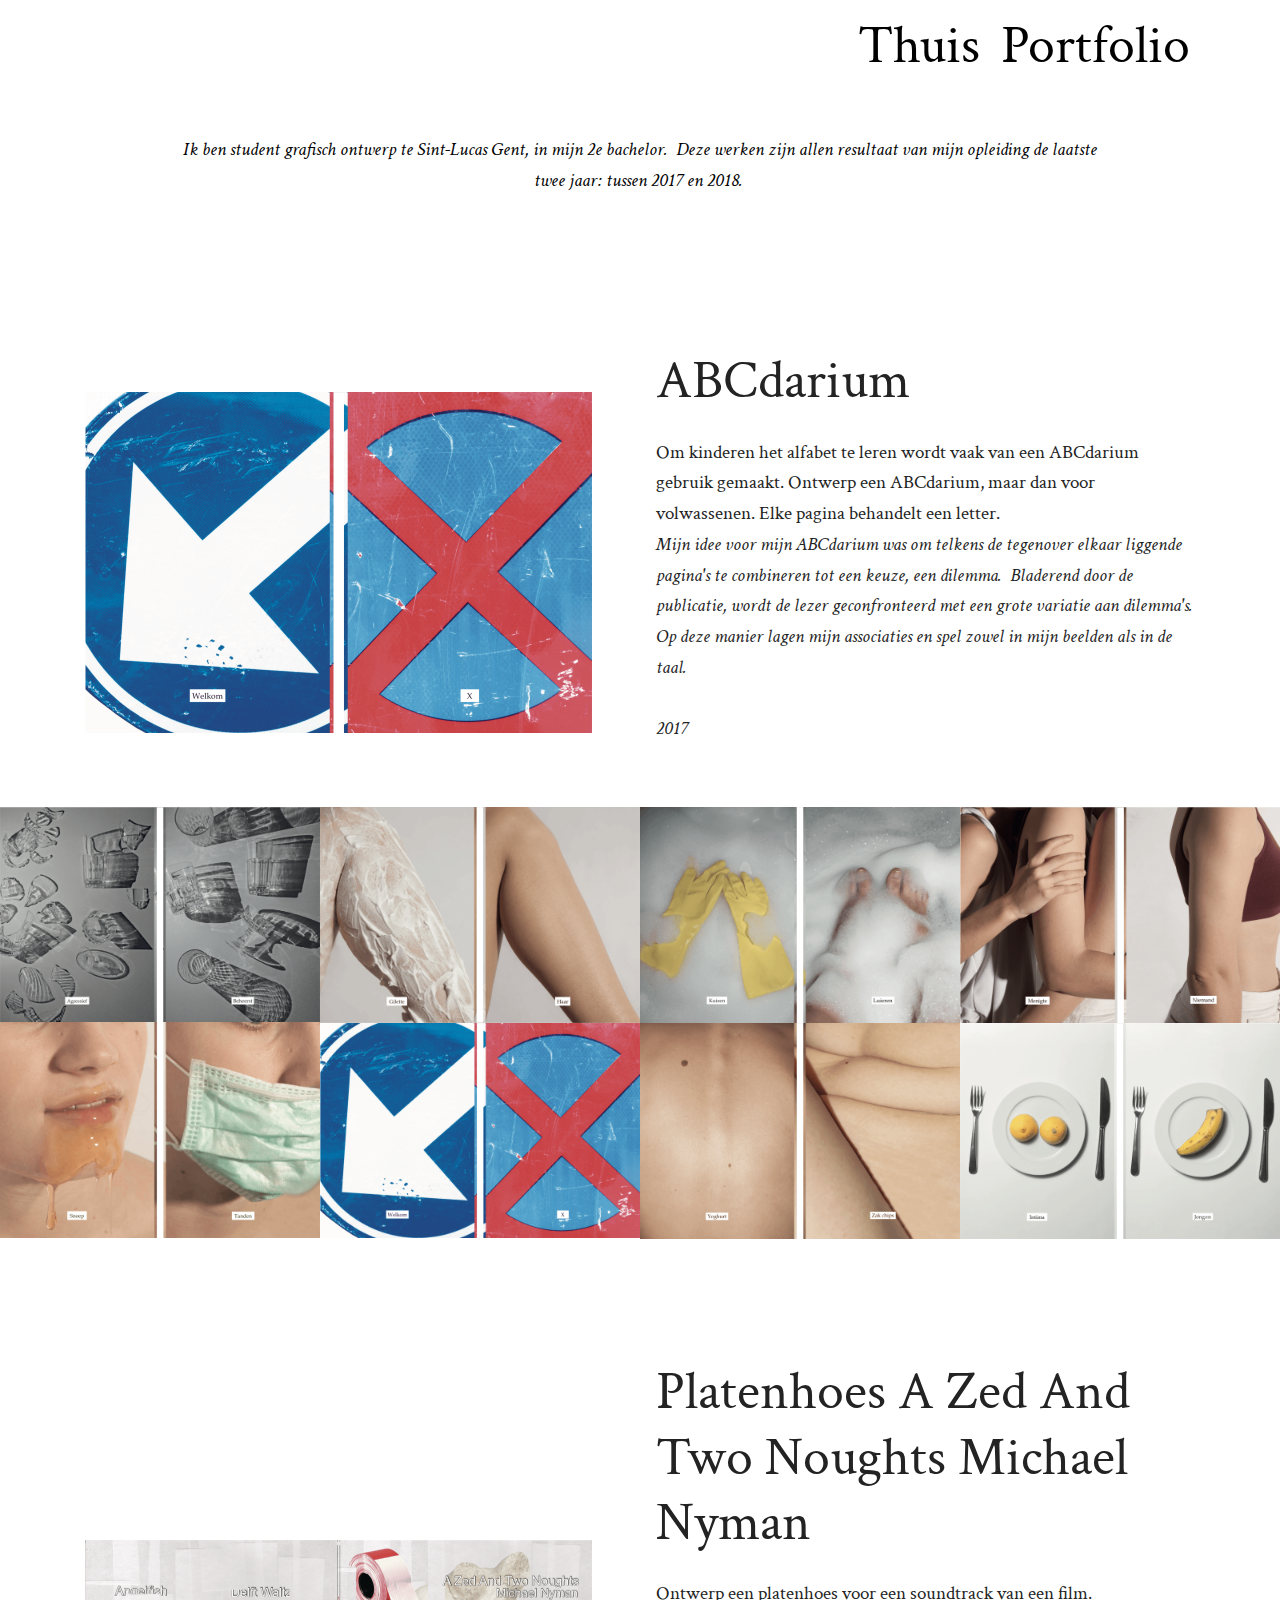
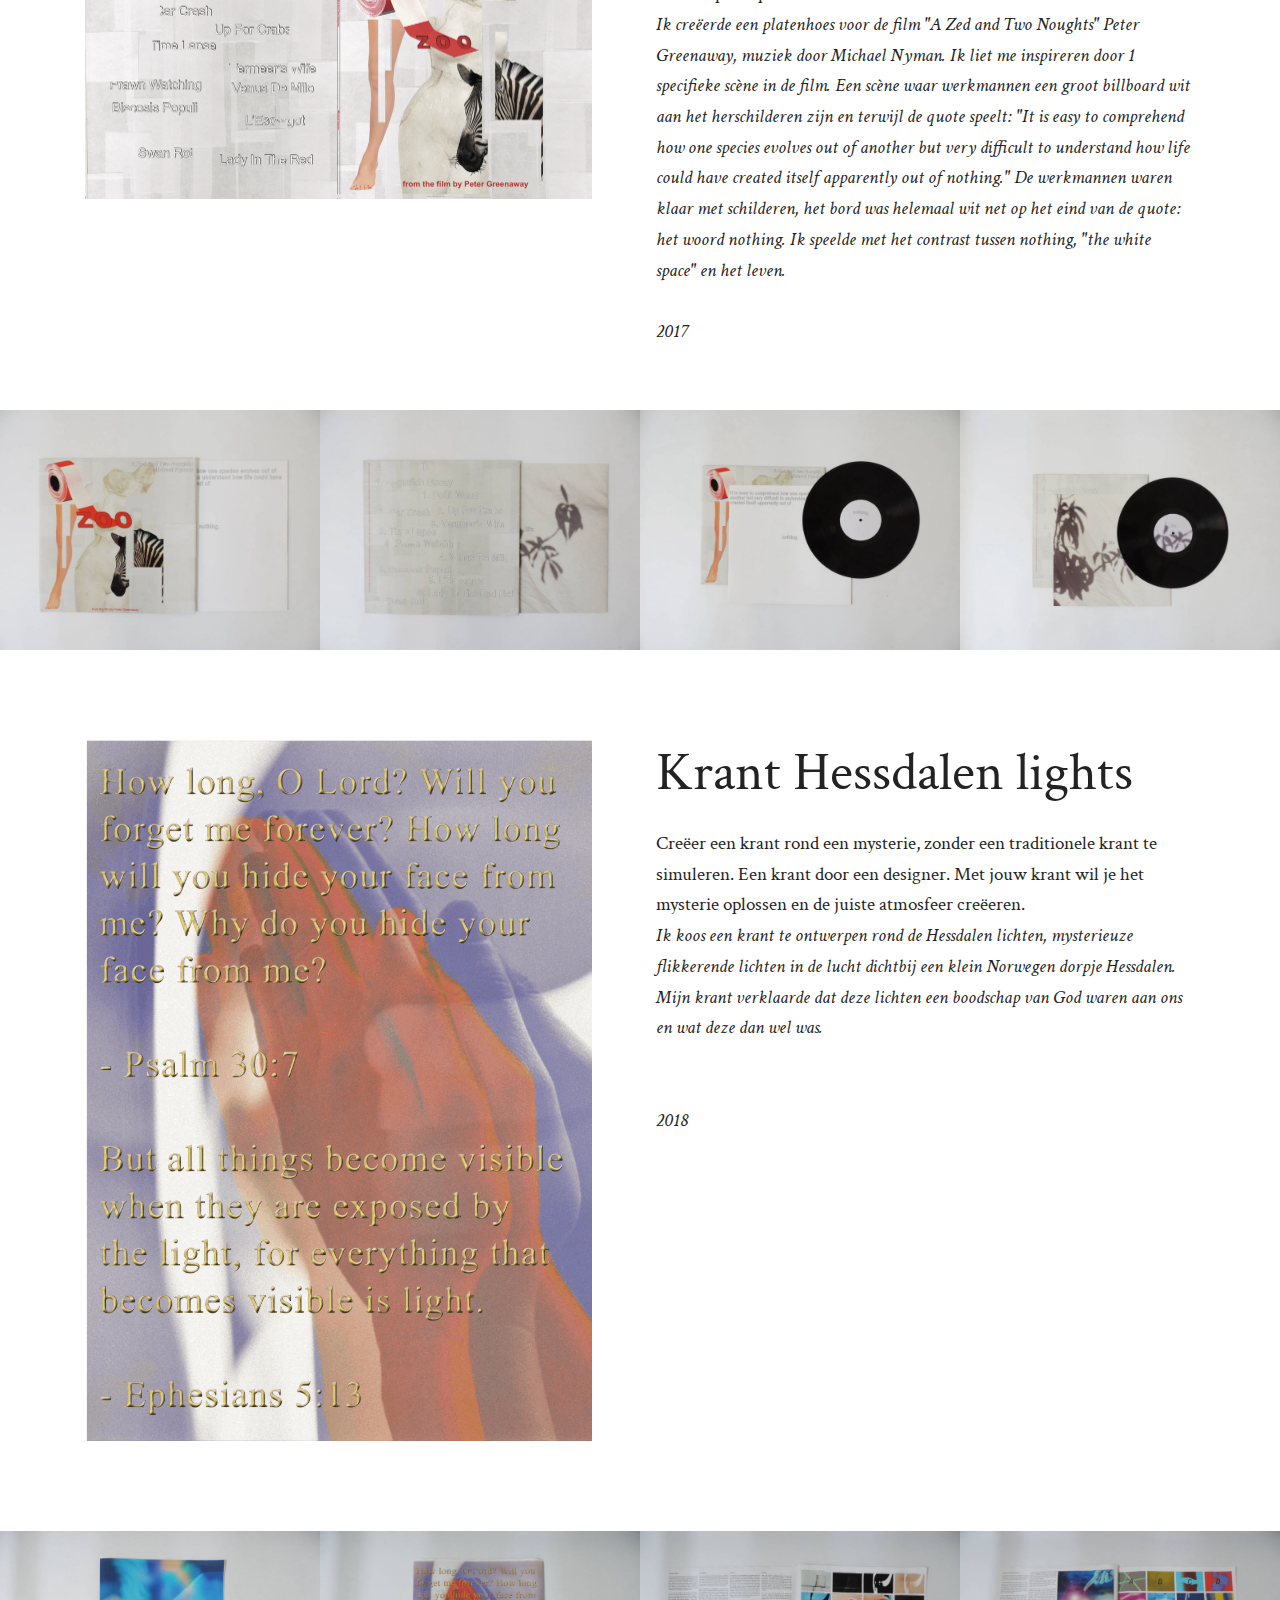
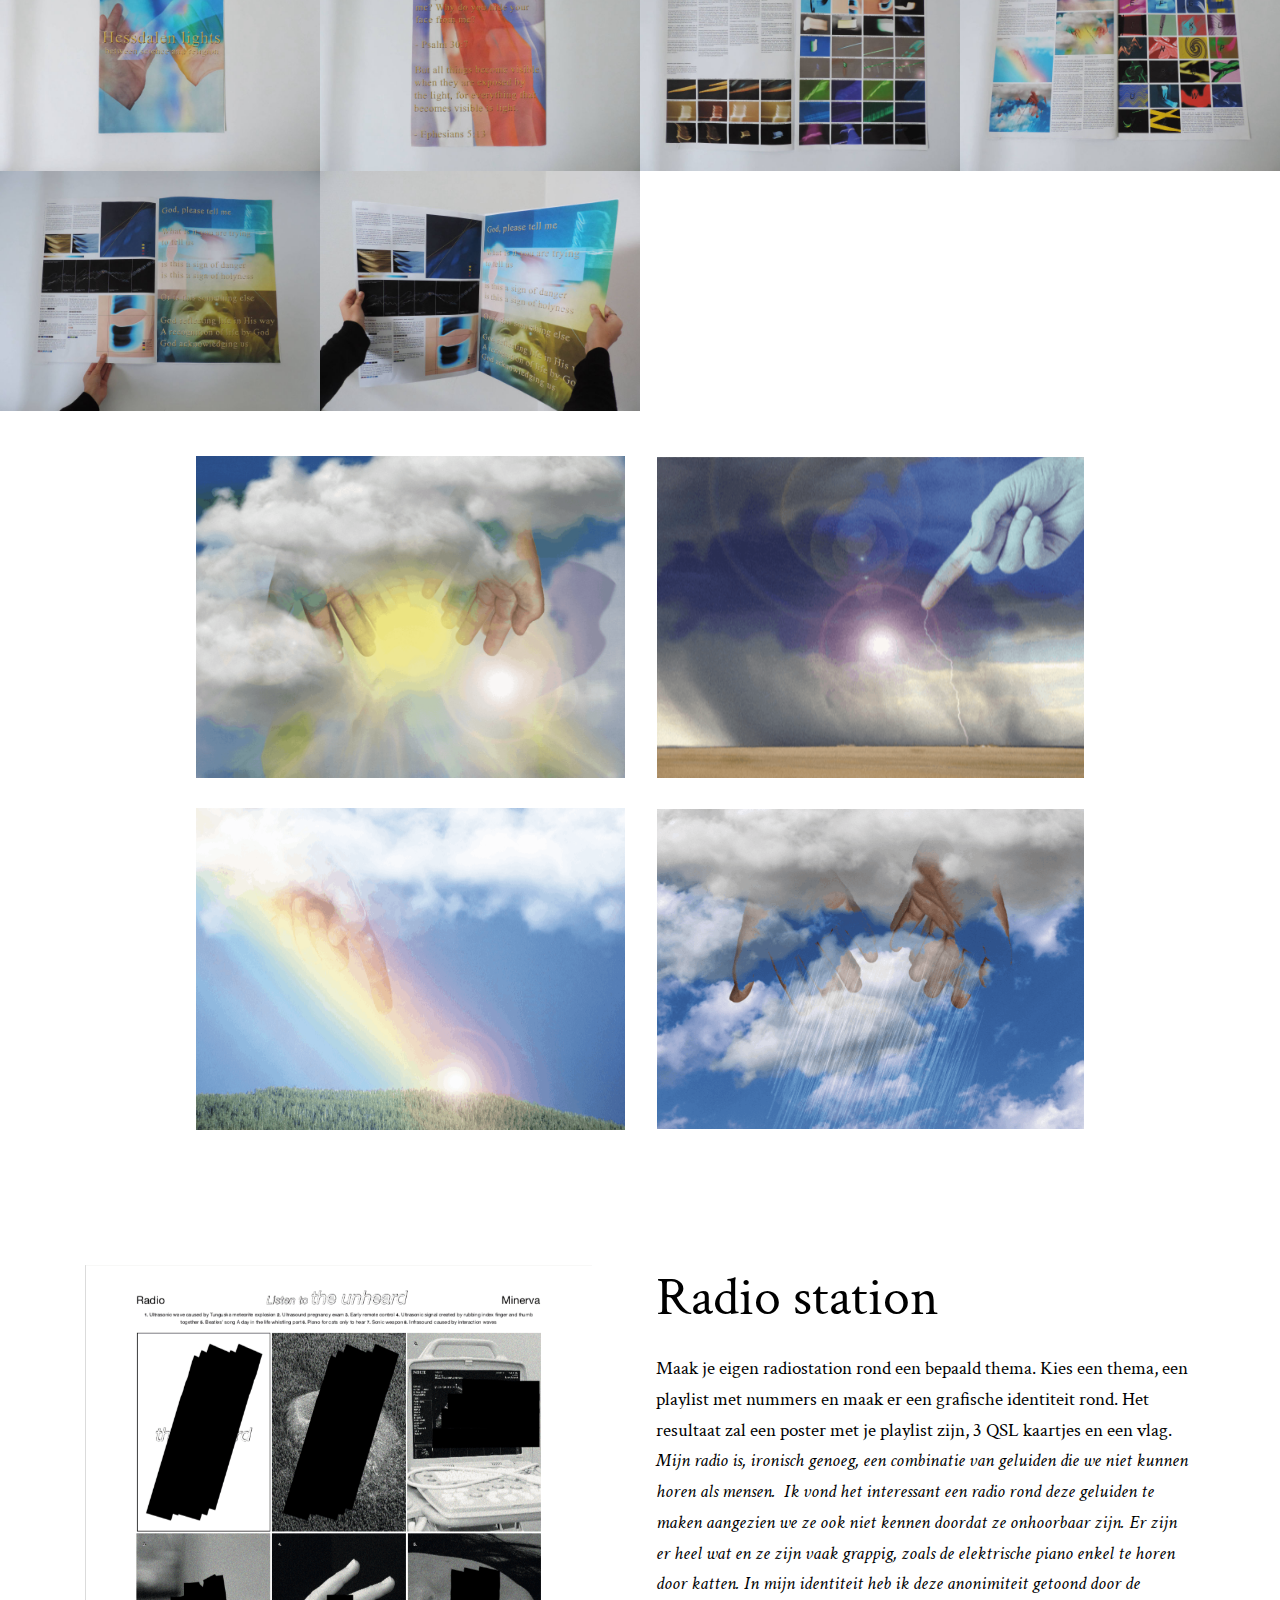
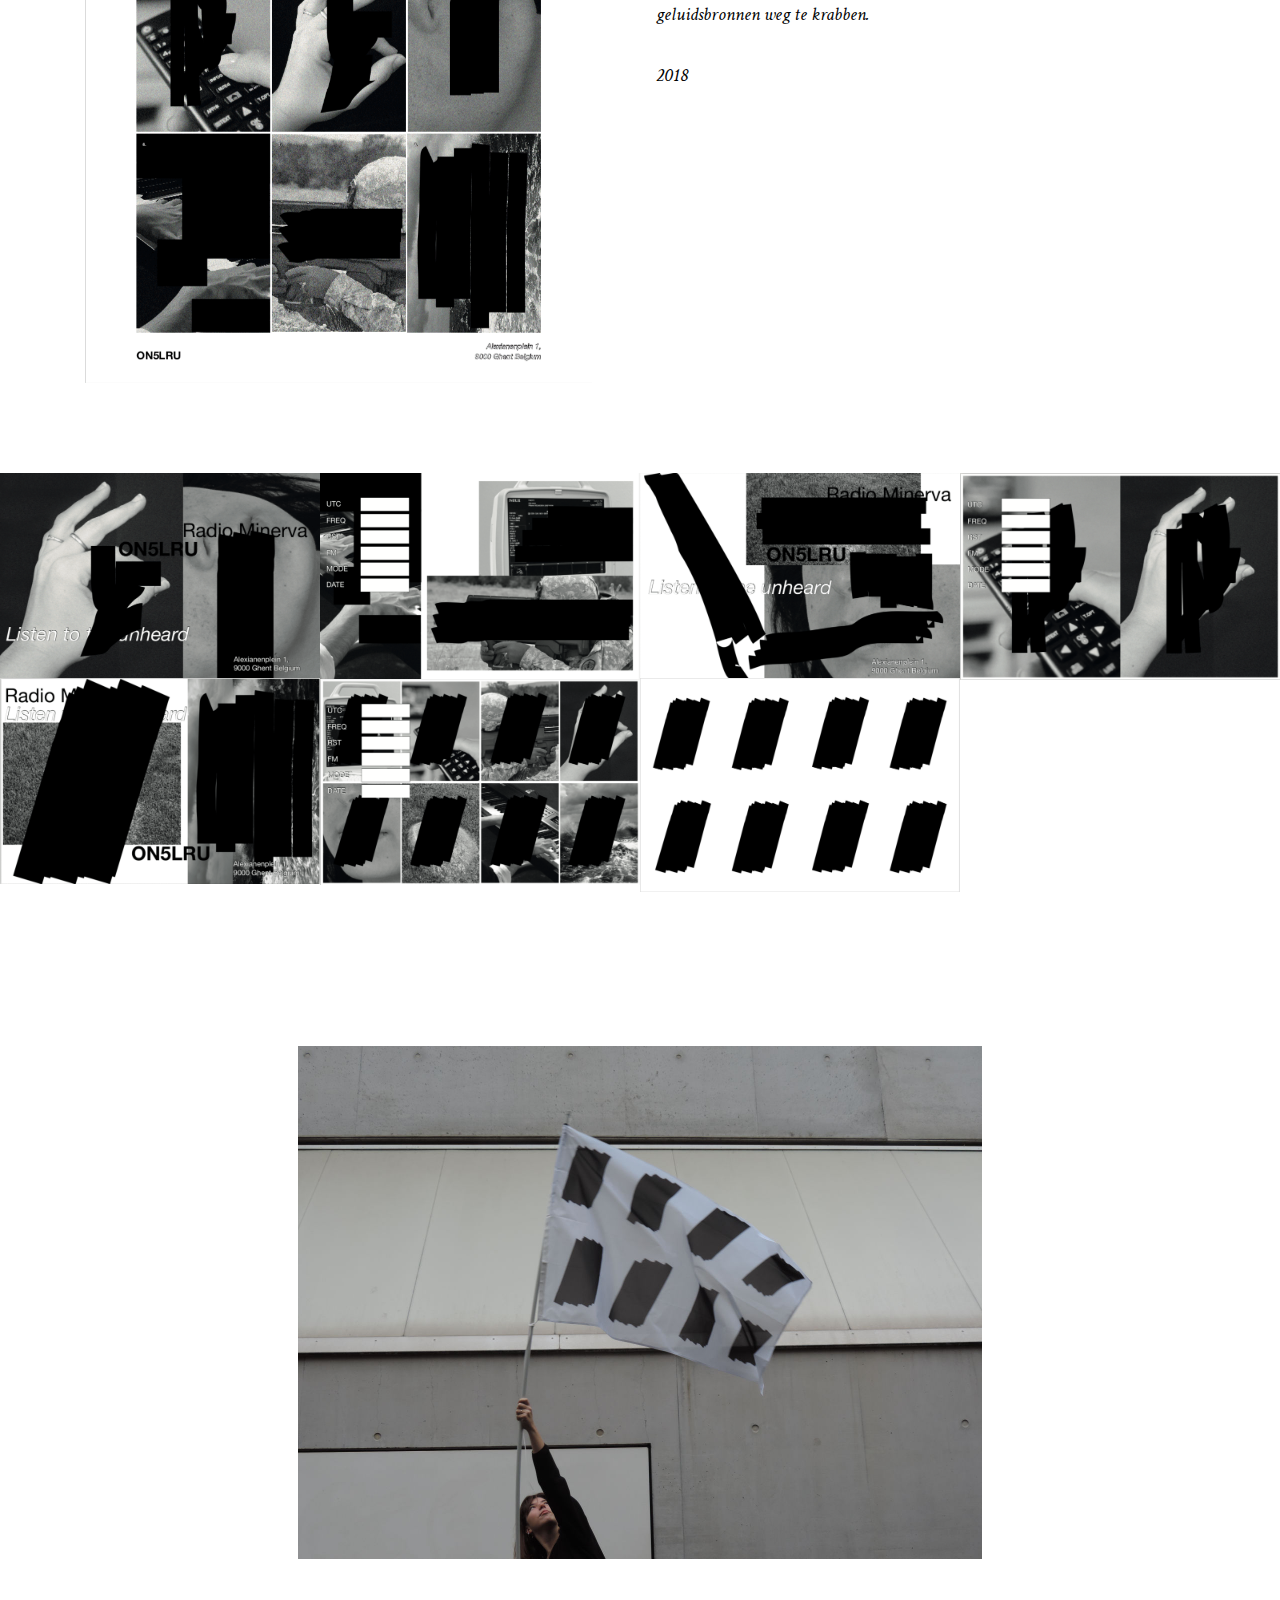
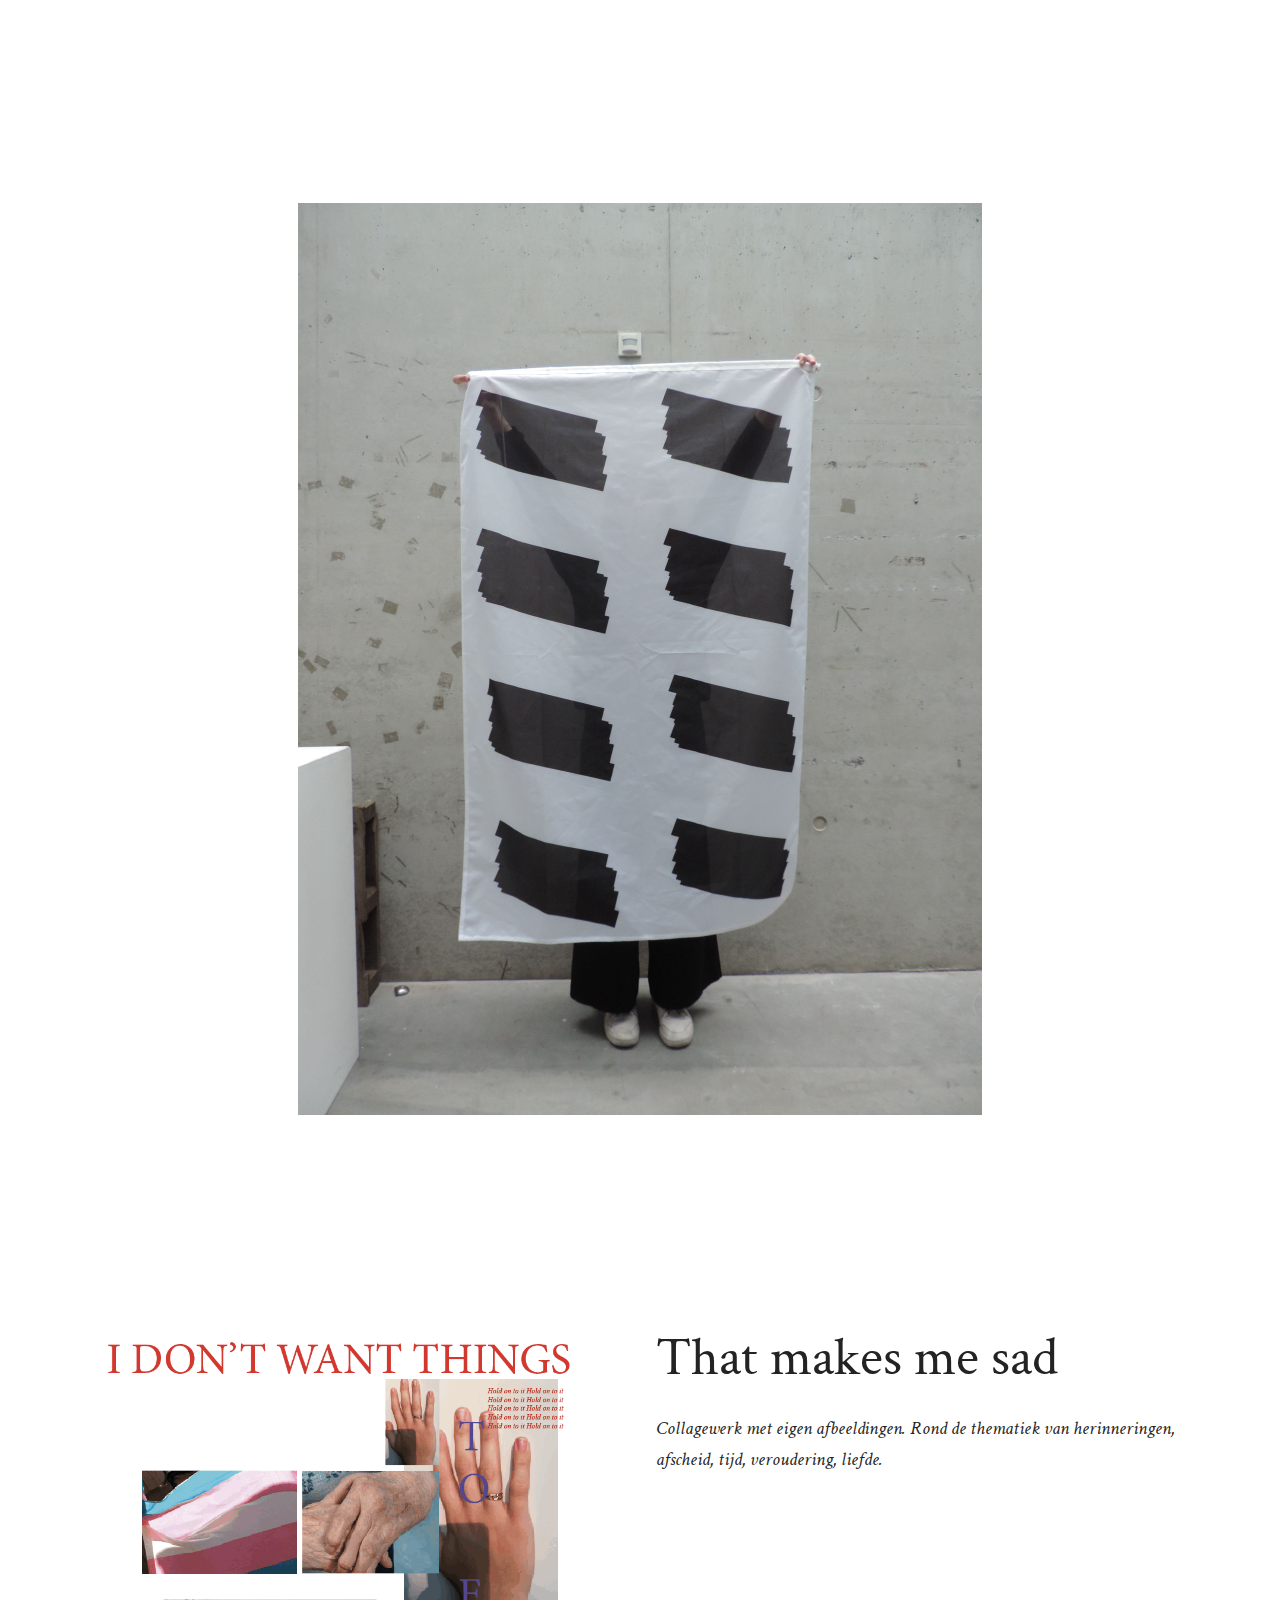
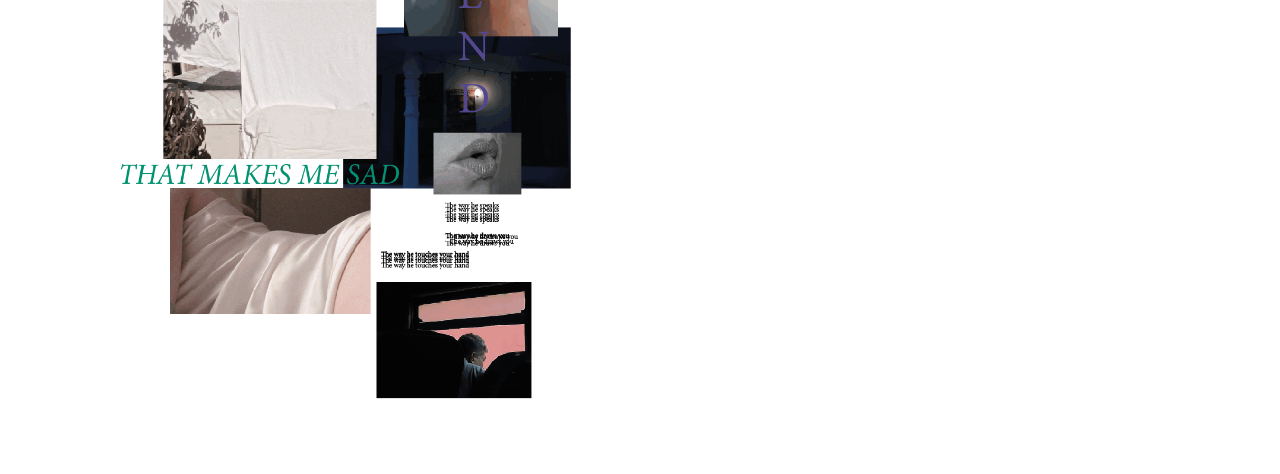
==== grafischontwerp.html @ f5fd5bcf "create github pages" ====
<!DOCTYPE html>
<html >
<head>
  <!-- Site made with Mobirise Website Builder v4.8.6, https://mobirise.com -->
  <meta charset="UTF-8">
  <meta http-equiv="X-UA-Compatible" content="IE=edge">
  <meta name="generator" content="Mobirise v4.8.6, mobirise.com">
  <meta name="viewport" content="width=device-width, initial-scale=1, minimum-scale=1">
  <link rel="shortcut icon" href="assets/images/logo2.png" type="image/x-icon">
  <meta name="description" content="Web Page Creator Description">
  <title>Grafisch ontwerp</title>
  <link rel="stylesheet" href="assets/web/assets/mobirise-icons/mobirise-icons.css">
  <link rel="stylesheet" href="assets/tether/tether.min.css">
  <link rel="stylesheet" href="assets/bootstrap/css/bootstrap.min.css">
  <link rel="stylesheet" href="assets/bootstrap/css/bootstrap-grid.min.css">
  <link rel="stylesheet" href="assets/bootstrap/css/bootstrap-reboot.min.css">
  <link rel="stylesheet" href="assets/dropdown/css/style.css">
  <link rel="stylesheet" href="assets/theme/css/style.css">
  <link rel="stylesheet" href="assets/gallery/style.css">
  <link rel="stylesheet" href="assets/mobirise/css/mbr-additional.css" type="text/css">
  
  
  
</head>
<body>
  <section class="menu cid-r8PcM0RhnQ" once="menu" id="menu2-8">

    

    <nav class="navbar navbar-expand beta-menu navbar-dropdown align-items-center navbar-fixed-top navbar-toggleable-sm">
        <button class="navbar-toggler navbar-toggler-right" type="button" data-toggle="collapse" data-target="#navbarSupportedContent" aria-controls="navbarSupportedContent" aria-expanded="false" aria-label="Toggle navigation">
            <div class="hamburger">
                <span></span>
                <span></span>
                <span></span>
                <span></span>
            </div>
        </button>
        <div class="menu-logo">
            <div class="navbar-brand">
                
                
            </div>
        </div>
        <div class="collapse navbar-collapse" id="navbarSupportedContent">
            <ul class="navbar-nav nav-dropdown nav-right navbar-nav-top-padding" data-app-modern-menu="true"><li class="nav-item">
                    <a class="nav-link link text-black display-1" href="index.html">Thuis</a>
                </li>
                <li class="nav-item">
                    <a class="nav-link link text-black display-1" href="portfolio.html">Portfolio</a>
                </li></ul>
            
        </div>
    </nav>
</section>

<section class="engine"><a href="https://mobirise.info/x">css templates</a></section><section class="header1 cid-rarldhD4JV" id="header1-2d">

    

    

    <div class="container">
        <div class="row justify-content-md-center">
            <div class="mbr-white col-md-10">
                
                
                <p class="mbr-text align-center pb-3 mbr-fonts-style display-5"><em>Ik ben student grafisch ontwerp te Sint-Lucas Gent, in mijn 2e bachelor. &nbsp;Deze werken zijn allen resultaat van mijn opleiding de laatste twee jaar: tussen 2017 en 2018.&nbsp;</em></p>
                
            </div>
        </div>
    </div>

</section>

<section class="header3 cid-rarlc2qsFn" id="header3-2c">

    

    

    <div class="container">
        <div class="media-container-row">
            <div class="mbr-figure" style="width: 100%;">
                <img src="assets/images/schermafbeelding-2018-11-25-om-19.48.03-1014x682.png" alt="Mobirise" title="">
            </div>

            <div class="media-content">
                <h1 class="mbr-section-title mbr-white pb-3 mbr-fonts-style display-1">
                    ABCdarium</h1>
                
                <div class="mbr-section-text mbr-white pb-3 ">
                    <p class="mbr-text mbr-fonts-style display-2">
                        Om kinderen het alfabet te leren wordt vaak van een ABCdarium gebruik gemaakt. Ontwerp een ABCdarium, maar dan voor volwassenen. Elke pagina behandelt een letter.&nbsp;<br><em>Mijn idee voor mijn ABCdarium was om telkens de tegenover elkaar liggende pagina's te combineren tot een keuze, een dilemma. &nbsp;Bladerend door de publicatie, wordt de lezer geconfronteerd met een grote variatie aan dilemma's. Op deze manier lagen mijn associaties en spel zowel in mijn beelden als in de taal.&nbsp;</em><br><br><em>

2017
<br></em></p>
                </div>
                
            </div>
        </div>
    </div>

</section>

<section class="mbr-gallery mbr-slider-carousel cid-rarlElcuER" id="gallery3-2e">

    

    <div>
        <div><!-- Filter --><!-- Gallery --><div class="mbr-gallery-row"><div class="mbr-gallery-layout-default"><div><div><div class="mbr-gallery-item mbr-gallery-item--p0" data-video-url="false" data-tags="Geweldige"><div href="#lb-gallery3-2e" data-slide-to="0" data-toggle="modal"><img src="assets/images/schermafbeelding-2018-11-25-om-19.46.46-2000x1348-800x539.png" alt="" title=""><span class="icon-focus"></span></div></div><div class="mbr-gallery-item mbr-gallery-item--p0" data-video-url="false" data-tags="Sympathieke"><div href="#lb-gallery3-2e" data-slide-to="1" data-toggle="modal"><img src="assets/images/schermafbeelding-2018-11-25-om-19.47.08-2000x1351-800x540.png" alt="" title=""><span class="icon-focus"></span></div></div><div class="mbr-gallery-item mbr-gallery-item--p0" data-video-url="false" data-tags="Creatieve"><div href="#lb-gallery3-2e" data-slide-to="2" data-toggle="modal"><img src="assets/images/schermafbeelding-2018-11-25-om-19.47.21-2000x1350-800x540.png" alt="" title=""><span class="icon-focus"></span></div></div><div class="mbr-gallery-item mbr-gallery-item--p0" data-video-url="false" data-tags="Bewegende"><div href="#lb-gallery3-2e" data-slide-to="3" data-toggle="modal"><img src="assets/images/schermafbeelding-2018-11-25-om-19.47.30-2000x1354-800x542.png" alt="" title=""><span class="icon-focus"></span></div></div><div class="mbr-gallery-item mbr-gallery-item--p0" data-video-url="false" data-tags="Geweldige"><div href="#lb-gallery3-2e" data-slide-to="4" data-toggle="modal"><img src="assets/images/schermafbeelding-2018-11-25-om-19.47.43-2000x1350-800x540.png" alt="" title=""><span class="icon-focus"></span></div></div><div class="mbr-gallery-item mbr-gallery-item--p0" data-video-url="false" data-tags="Bewegende"><div href="#lb-gallery3-2e" data-slide-to="5" data-toggle="modal"><img src="assets/images/schermafbeelding-2018-11-25-om-19.48.03-2000x1345-800x538.png" alt="" title=""><span class="icon-focus"></span></div></div><div class="mbr-gallery-item mbr-gallery-item--p0" data-video-url="false" data-tags="Geweldige"><div href="#lb-gallery3-2e" data-slide-to="6" data-toggle="modal"><img src="assets/images/schermafbeelding-2018-11-25-om-19.47.52-2000x1350-800x540.png" alt="" title=""><span class="icon-focus"></span></div></div><div class="mbr-gallery-item mbr-gallery-item--p0" data-video-url="false" data-tags="Sympathieke"><div href="#lb-gallery3-2e" data-slide-to="7" data-toggle="modal"><img src="assets/images/schermafbeelding-2018-11-25-om-19.52.54-2000x1348-800x539.png" alt="" title=""><span class="icon-focus"></span></div></div></div></div><div class="clearfix"></div></div></div><!-- Lightbox --><div data-app-prevent-settings="" class="mbr-slider modal fade carousel slide" tabindex="-1" data-keyboard="true" data-interval="false" id="lb-gallery3-2e"><div class="modal-dialog"><div class="modal-content"><div class="modal-body"><div class="carousel-inner"><div class="carousel-item"><img src="assets/images/schermafbeelding-2018-11-25-om-19.46.46-2000x1348.png" alt="" title=""></div><div class="carousel-item"><img src="assets/images/schermafbeelding-2018-11-25-om-19.47.08-2000x1351.png" alt="" title=""></div><div class="carousel-item"><img src="assets/images/schermafbeelding-2018-11-25-om-19.47.21-2000x1350.png" alt="" title=""></div><div class="carousel-item"><img src="assets/images/schermafbeelding-2018-11-25-om-19.47.30-2000x1354.png" alt="" title=""></div><div class="carousel-item"><img src="assets/images/schermafbeelding-2018-11-25-om-19.47.43-2000x1350.png" alt="" title=""></div><div class="carousel-item active"><img src="assets/images/schermafbeelding-2018-11-25-om-19.48.03-2000x1345.png" alt="" title=""></div><div class="carousel-item"><img src="assets/images/schermafbeelding-2018-11-25-om-19.47.52-2000x1350.png" alt="" title=""></div><div class="carousel-item"><img src="assets/images/schermafbeelding-2018-11-25-om-19.52.54-2000x1348.png" alt="" title=""></div></div><a class="carousel-control carousel-control-prev" role="button" data-slide="prev" href="#lb-gallery3-2e"><span class="mbri-left mbr-iconfont" aria-hidden="true"></span><span class="sr-only">Previous</span></a><a class="carousel-control carousel-control-next" role="button" data-slide="next" href="#lb-gallery3-2e"><span class="mbri-right mbr-iconfont" aria-hidden="true"></span><span class="sr-only">Next</span></a><a class="close" href="#" role="button" data-dismiss="modal"><span class="sr-only">Close</span></a></div></div></div></div></div>
    </div>

</section>

<section class="header3 cid-r8V30gXCrY" id="header3-i">

    

    

    <div class="container">
        <div class="media-container-row">
            <div class="mbr-figure" style="width: 100%;">
                <img src="assets/images/schermafbeelding-2018-11-09-om-16.34.32-1014x519.png" alt="Mobirise" title="">
            </div>

            <div class="media-content">
                <h1 class="mbr-section-title mbr-white pb-3 mbr-fonts-style display-1">
                    Platenhoes A Zed And Two Noughts Michael Nyman</h1>
                
                <div class="mbr-section-text mbr-white pb-3 ">
                    <p class="mbr-text mbr-fonts-style display-2">Ontwerp een platenhoes voor een soundtrack van een film.&nbsp;<br><em>Ik creëerde een platenhoes voor de film "A Zed and Two Noughts" Peter Greenaway, muziek door Michael Nyman. Ik liet me inspireren door 1 specifieke scène in de film. Een scène waar werkmannen een groot billboard wit aan het herschilderen zijn en terwijl de quote speelt: "It is easy to comprehend how one species evolves out of another but very difficult to understand how life could have created itself apparently out of nothing." De werkmannen waren klaar met schilderen, het bord was helemaal wit net op het eind van de quote: het woord nothing. Ik speelde met het contrast tussen nothing, "the white space" en het leven.<br></em><br><em>2017
</em><br></p>
                </div>
                
            </div>
        </div>
    </div>

</section>

<section class="mbr-gallery mbr-slider-carousel cid-r8V6oHagDn" id="gallery3-o">

    

    <div>
        <div><!-- Filter --><!-- Gallery --><div class="mbr-gallery-row"><div class="mbr-gallery-layout-default"><div><div><div class="mbr-gallery-item mbr-gallery-item--p0" data-video-url="false" data-tags="Bewegende"><div href="#lb-gallery3-o" data-slide-to="0" data-toggle="modal"><img src="assets/images/dscn7025-2000x1500-800x600.jpg" alt="" title=""><span class="icon-focus"></span></div></div><div class="mbr-gallery-item mbr-gallery-item--p0" data-video-url="false" data-tags="Bewegende"><div href="#lb-gallery3-o" data-slide-to="1" data-toggle="modal"><img src="assets/images/dscn7033-2000x1500-800x600.jpg" alt="" title=""><span class="icon-focus"></span></div></div><div class="mbr-gallery-item mbr-gallery-item--p0" data-video-url="false" data-tags="Bewegende"><div href="#lb-gallery3-o" data-slide-to="2" data-toggle="modal"><img src="assets/images/dscn7066-2000x1500-800x600.jpg" alt="" title=""><span class="icon-focus"></span></div></div><div class="mbr-gallery-item mbr-gallery-item--p0" data-video-url="false" data-tags="Bewegende"><div href="#lb-gallery3-o" data-slide-to="3" data-toggle="modal"><img src="assets/images/dscn7061-2000x1500-800x600.jpg" alt="" title=""><span class="icon-focus"></span></div></div></div></div><div class="clearfix"></div></div></div><!-- Lightbox --><div data-app-prevent-settings="" class="mbr-slider modal fade carousel slide" tabindex="-1" data-keyboard="true" data-interval="false" id="lb-gallery3-o"><div class="modal-dialog"><div class="modal-content"><div class="modal-body"><div class="carousel-inner"><div class="carousel-item"><img src="assets/images/dscn7025-2000x1500.jpg" alt="" title=""></div><div class="carousel-item"><img src="assets/images/dscn7033-2000x1500.jpg" alt="" title=""></div><div class="carousel-item"><img src="assets/images/dscn7066-2000x1500.jpg" alt="" title=""></div><div class="carousel-item active"><img src="assets/images/dscn7061-2000x1500.jpg" alt="" title=""></div></div><a class="carousel-control carousel-control-prev" role="button" data-slide="prev" href="#lb-gallery3-o"><span class="mbri-left mbr-iconfont" aria-hidden="true"></span><span class="sr-only">Previous</span></a><a class="carousel-control carousel-control-next" role="button" data-slide="next" href="#lb-gallery3-o"><span class="mbri-right mbr-iconfont" aria-hidden="true"></span><span class="sr-only">Next</span></a><a class="close" href="#" role="button" data-dismiss="modal"><span class="sr-only">Close</span></a></div></div></div></div></div>
    </div>

</section>

<section class="header3 cid-r8V30Y2x0Q" id="header3-j">

    

    

    <div class="container">
        <div class="media-container-row">
            <div class="mbr-figure" style="width: 100%;">
                <img src="assets/images/schermafbeelding-2018-11-09-om-17.06.29-904x1250.png" alt="Mobirise" title="">
            </div>

            <div class="media-content">
                <h1 class="mbr-section-title mbr-white pb-3 mbr-fonts-style display-1">
                    Krant Hessdalen lights</h1>
                
                <div class="mbr-section-text mbr-white pb-3 ">
                    <p class="mbr-text mbr-fonts-style display-2">Creëer een krant rond een mysterie, zonder een traditionele krant te simuleren. Een krant door een designer. Met jouw krant wil je het mysterie oplossen en de juiste atmosfeer creëeren.<br><em>Ik koos een krant te ontwerpen rond de Hessdalen lichten, mysterieuze flikkerende lichten in de lucht dichtbij een klein Norwegen dorpje Hessdalen. Mijn krant verklaarde dat deze lichten een boodschap van God waren aan ons en wat deze dan wel was.</em><br><em><br></em><em><br>

2018
</em><br><br></p>
                </div>
                
            </div>
        </div>
    </div>

</section>

<section class="mbr-gallery mbr-slider-carousel cid-r8V7GhWtxt" id="gallery3-p">

    

    <div>
        <div><!-- Filter --><!-- Gallery --><div class="mbr-gallery-row"><div class="mbr-gallery-layout-default"><div><div><div class="mbr-gallery-item mbr-gallery-item--p0" data-video-url="false" data-tags="Bewegende"><div href="#lb-gallery3-p" data-slide-to="0" data-toggle="modal"><img src="assets/images/dscn6869-2000x1500-800x600.jpg" alt="" title=""><span class="icon-focus"></span></div></div><div class="mbr-gallery-item mbr-gallery-item--p0" data-video-url="false" data-tags="Bewegende"><div href="#lb-gallery3-p" data-slide-to="1" data-toggle="modal"><img src="assets/images/dscn6879-2000x1500-800x600.jpg" alt="" title=""><span class="icon-focus"></span></div></div><div class="mbr-gallery-item mbr-gallery-item--p0" data-video-url="false" data-tags="Bewegende"><div href="#lb-gallery3-p" data-slide-to="2" data-toggle="modal"><img src="assets/images/dscn6871-2000x1500-800x600.jpg" alt="" title=""><span class="icon-focus"></span></div></div><div class="mbr-gallery-item mbr-gallery-item--p0" data-video-url="false" data-tags="Bewegende"><div href="#lb-gallery3-p" data-slide-to="3" data-toggle="modal"><img src="assets/images/dscn6877-2000x1500-800x600.jpg" alt="" title=""><span class="icon-focus"></span></div></div><div class="mbr-gallery-item mbr-gallery-item--p0" data-video-url="false" data-tags="Bewegende"><div href="#lb-gallery3-p" data-slide-to="4" data-toggle="modal"><img src="assets/images/dscn6875-2000x1500-800x600.jpg" alt="" title=""><span class="icon-focus"></span></div></div><div class="mbr-gallery-item mbr-gallery-item--p0" data-video-url="false" data-tags="Bewegende"><div href="#lb-gallery3-p" data-slide-to="5" data-toggle="modal"><img src="assets/images/dscn6881-2000x1500-800x600.jpg" alt="" title=""><span class="icon-focus"></span></div></div></div></div><div class="clearfix"></div></div></div><!-- Lightbox --><div data-app-prevent-settings="" class="mbr-slider modal fade carousel slide" tabindex="-1" data-keyboard="true" data-interval="false" id="lb-gallery3-p"><div class="modal-dialog"><div class="modal-content"><div class="modal-body"><div class="carousel-inner"><div class="carousel-item active"><img src="assets/images/dscn6869-2000x1500.jpg" alt="" title=""></div><div class="carousel-item"><img src="assets/images/dscn6879-2000x1500.jpg" alt="" title=""></div><div class="carousel-item"><img src="assets/images/dscn6871-2000x1500.jpg" alt="" title=""></div><div class="carousel-item"><img src="assets/images/dscn6877-2000x1500.jpg" alt="" title=""></div><div class="carousel-item"><img src="assets/images/dscn6875-2000x1500.jpg" alt="" title=""></div><div class="carousel-item"><img src="assets/images/dscn6881-2000x1500.jpg" alt="" title=""></div></div><a class="carousel-control carousel-control-prev" role="button" data-slide="prev" href="#lb-gallery3-p"><span class="mbri-left mbr-iconfont" aria-hidden="true"></span><span class="sr-only">Previous</span></a><a class="carousel-control carousel-control-next" role="button" data-slide="next" href="#lb-gallery3-p"><span class="mbri-right mbr-iconfont" aria-hidden="true"></span><span class="sr-only">Next</span></a><a class="close" href="#" role="button" data-dismiss="modal"><span class="sr-only">Close</span></a></div></div></div></div></div>
    </div>

</section>

<section class="cid-r9N7pxhbaF" id="image4-27">
    <!-- Block parameters controls (Blue "Gear" panel) -->
    
    <!-- End block parameters -->
    <div class="container images-container">
            <div class="media-container-row" style="width: 80%;">
                <div class="img-item item1" style="width: 104%;">
                    <img src="assets/images/schermafbeelding-2018-11-18-om-22.40.48-1086x722.png" alt="" title="">
                    
                </div>
                <div class="img-item">
                    <img src="assets/images/schermafbeelding-2018-11-18-om-22.40.25-626x351.png" alt="" title="">
                    
                </div>
            </div>
    </div>
</section>

<section class="cid-r9N7q82exg" id="image4-28">
    <!-- Block parameters controls (Blue "Gear" panel) -->
    
    <!-- End block parameters -->
    <div class="container images-container">
            <div class="media-container-row" style="width: 80%;">
                <div class="img-item item1" style="width: 104%;">
                    <img src="assets/images/schermafbeelding-2018-11-18-om-22.40.38-1086x559.png" alt="" title="">
                    
                </div>
                <div class="img-item">
                    <img src="assets/images/schermafbeelding-2018-11-18-om-22.40.57-626x416.png" alt="" title="">
                    
                </div>
            </div>
    </div>
</section>

<section class="header3 cid-r8V31O3xIh" id="header3-k">

    

    

    <div class="container">
        <div class="media-container-row">
            <div class="mbr-figure" style="width: 100%;">
                <img src="assets/images/schermafbeelding-2018-11-14-om-15.09.13-818x1158.png" alt="Mobirise" title="">
            </div>

            <div class="media-content">
                <h1 class="mbr-section-title mbr-white pb-3 mbr-fonts-style display-1">
                    Radio station</h1>
                
                <div class="mbr-section-text mbr-white pb-3 ">
                    <p class="mbr-text mbr-fonts-style display-2">Maak je eigen radiostation rond een bepaald thema. Kies een thema, een playlist met nummers en maak er een grafische identiteit rond. Het resultaat zal een poster met je playlist zijn, 3 QSL kaartjes en een vlag. <em>Mijn radio is, ironisch genoeg, een combinatie van geluiden die we niet kunnen horen als mensen.&nbsp;&nbsp;Ik vond het interessant een radio rond deze geluiden te maken aangezien we ze ook niet kennen doordat ze onhoorbaar zijn. Er zijn er heel wat en ze zijn vaak grappig, zoals de elektrische piano enkel te horen door katten. In mijn identiteit heb ik deze anonimiteit getoond door de geluidsbronnen weg te krabben.&nbsp;</em><br><br><em>

2018&nbsp;</em><br></p>
                </div>
                
            </div>
        </div>
    </div>

</section>

<section class="mbr-gallery mbr-slider-carousel cid-r9nSy6zFBG" id="gallery3-21">

    

    <div>
        <div><!-- Filter --><!-- Gallery --><div class="mbr-gallery-row"><div class="mbr-gallery-layout-default"><div><div><div class="mbr-gallery-item mbr-gallery-item--p0" data-video-url="false" data-tags="Geweldige"><div href="#lb-gallery3-21" data-slide-to="0" data-toggle="modal"><img src="assets/images/schermafbeelding-2018-11-14-om-15.09.41-1408x902-800x513.png" alt="" title=""><span class="icon-focus"></span></div></div><div class="mbr-gallery-item mbr-gallery-item--p0" data-video-url="false" data-tags="Sympathieke"><div href="#lb-gallery3-21" data-slide-to="1" data-toggle="modal"><img src="assets/images/schermafbeelding-2018-11-14-om-15.09.51-1412x910-800x516.png" alt="" title=""><span class="icon-focus"></span></div></div><div class="mbr-gallery-item mbr-gallery-item--p0" data-video-url="false" data-tags="Creatieve"><div href="#lb-gallery3-21" data-slide-to="2" data-toggle="modal"><img src="assets/images/schermafbeelding-2018-11-14-om-15.10.06-1148x736-800x513.png" alt="" title=""><span class="icon-focus"></span></div></div><div class="mbr-gallery-item mbr-gallery-item--p0" data-video-url="false" data-tags="Bewegende"><div href="#lb-gallery3-21" data-slide-to="3" data-toggle="modal"><img src="assets/images/schermafbeelding-2018-11-14-om-15.10.15-1154x744-800x516.png" alt="" title=""><span class="icon-focus"></span></div></div><div class="mbr-gallery-item mbr-gallery-item--p0" data-video-url="false" data-tags="Geweldige"><div href="#lb-gallery3-21" data-slide-to="4" data-toggle="modal"><img src="assets/images/schermafbeelding-2018-11-14-om-15.10.28-1156x742-800x513.png" alt="" title=""><span class="icon-focus"></span></div></div><div class="mbr-gallery-item mbr-gallery-item--p0" data-video-url="false" data-tags="Geweldige"><div href="#lb-gallery3-21" data-slide-to="5" data-toggle="modal"><img src="assets/images/schermafbeelding-2018-11-14-om-15.10.51-1330x886-800x533.png" alt="" title=""><span class="icon-focus"></span></div></div><div class="mbr-gallery-item mbr-gallery-item--p0" data-video-url="false" data-tags="Geweldige"><div href="#lb-gallery3-21" data-slide-to="6" data-toggle="modal"><img src="assets/images/schermafbeelding-2018-11-14-om-15.10.36-1154x740-800x513.png" alt="" title=""><span class="icon-focus"></span></div></div></div></div><div class="clearfix"></div></div></div><!-- Lightbox --><div data-app-prevent-settings="" class="mbr-slider modal fade carousel slide" tabindex="-1" data-keyboard="true" data-interval="false" id="lb-gallery3-21"><div class="modal-dialog"><div class="modal-content"><div class="modal-body"><div class="carousel-inner"><div class="carousel-item"><img src="assets/images/schermafbeelding-2018-11-14-om-15.09.41-1408x902.png" alt="" title=""></div><div class="carousel-item"><img src="assets/images/schermafbeelding-2018-11-14-om-15.09.51-1412x910.png" alt="" title=""></div><div class="carousel-item"><img src="assets/images/schermafbeelding-2018-11-14-om-15.10.06-1148x736.png" alt="" title=""></div><div class="carousel-item"><img src="assets/images/schermafbeelding-2018-11-14-om-15.10.15-1154x744.png" alt="" title=""></div><div class="carousel-item"><img src="assets/images/schermafbeelding-2018-11-14-om-15.10.28-1156x742.png" alt="" title=""></div><div class="carousel-item"><img src="assets/images/schermafbeelding-2018-11-14-om-15.10.51-1330x886.png" alt="" title=""></div><div class="carousel-item active"><img src="assets/images/schermafbeelding-2018-11-14-om-15.10.36-1154x740.png" alt="" title=""></div></div><a class="carousel-control carousel-control-prev" role="button" data-slide="prev" href="#lb-gallery3-21"><span class="mbri-left mbr-iconfont" aria-hidden="true"></span><span class="sr-only">Previous</span></a><a class="carousel-control carousel-control-next" role="button" data-slide="next" href="#lb-gallery3-21"><span class="mbri-right mbr-iconfont" aria-hidden="true"></span><span class="sr-only">Next</span></a><a class="close" href="#" role="button" data-dismiss="modal"><span class="sr-only">Close</span></a></div></div></div></div></div>
    </div>

</section>

<section class="header4 cid-rblZgSGW1I" id="header4-2f">

    

    

    <div class="container">
        <div class="row justify-content-md-center">
            <div class="media-content col-md-10">
                
                
                <div class="mbr-text align-center mbr-white pb-3">
                    
                </div>
                
            </div>
            <div class="mbr-figure pt-5">
                <img src="assets/images/dscn7180-1368x1026.jpg" alt="Mobirise" title="" style="width: 60%;">
            </div>
        </div>
    </div>
</section>

<section class="header4 cid-rblZvEgfxZ" id="header4-2g">

    

    

    <div class="container">
        <div class="row justify-content-md-center">
            <div class="media-content col-md-10">
                
                
                <div class="mbr-text align-center mbr-white pb-3">
                    
                </div>
                
            </div>
            <div class="mbr-figure pt-5">
                <img src="assets/images/dscn7198-1368x1824.jpg" alt="Mobirise" title="" style="width: 60%;">
            </div>
        </div>
    </div>
</section>

<section class="header3 cid-r9oBJyl7Ru" id="header3-26">

    

    

    <div class="container">
        <div class="media-container-row">
            <div class="mbr-figure" style="width: 100%;">
                <img src="assets/images/schermafbeelding-2018-11-14-om-18.05.37-854x1210.png" alt="Mobirise" title="">
            </div>

            <div class="media-content">
                <h1 class="mbr-section-title mbr-white pb-3 mbr-fonts-style display-1">
                    That makes me sad</h1>
                
                <div class="mbr-section-text mbr-white pb-3 ">
                    <p class="mbr-text mbr-fonts-style display-2"><em>Collagewerk met eigen afbeeldingen. Rond de thematiek van herinneringen, afscheid, tijd, veroudering, liefde.&nbsp;</em></p>
                </div>
                
            </div>
        </div>
    </div>

</section>


  <script src="assets/web/assets/jquery/jquery.min.js"></script>
  <script src="assets/popper/popper.min.js"></script>
  <script src="assets/tether/tether.min.js"></script>
  <script src="assets/bootstrap/js/bootstrap.min.js"></script>
  <script src="assets/smoothscroll/smooth-scroll.js"></script>
  <script src="assets/dropdown/js/script.min.js"></script>
  <script src="assets/touchswipe/jquery.touch-swipe.min.js"></script>
  <script src="assets/vimeoplayer/jquery.mb.vimeo_player.js"></script>
  <script src="assets/bootstrapcarouselswipe/bootstrap-carousel-swipe.js"></script>
  <script src="assets/masonry/masonry.pkgd.min.js"></script>
  <script src="assets/imagesloaded/imagesloaded.pkgd.min.js"></script>
  <script src="assets/theme/js/script.js"></script>
  <script src="assets/gallery/player.min.js"></script>
  <script src="assets/gallery/script.js"></script>
  <script src="assets/slidervideo/script.js"></script>
  
  
</body>
</html>
---- assets/web/assets/mobirise-icons/mobirise-icons.css ----
@font-face {
  font-family: 'MobiriseIcons';
  src:  url('mobirise-icons.eot?spat4u');
  src:  url('mobirise-icons.eot?spat4u#iefix') format('embedded-opentype'),
    url('mobirise-icons.ttf?spat4u') format('truetype'),
    url('mobirise-icons.woff?spat4u') format('woff'),
    url('mobirise-icons.svg?spat4u#MobiriseIcons') format('svg');
  font-weight: normal;
  font-style: normal;
}

[class^="mbri-"], [class*=" mbri-"] {
  /* use !important to prevent issues with browser extensions that change fonts */
  font-family: MobiriseIcons !important;
  speak: none;
  font-style: normal;
  font-weight: normal;
  font-variant: normal;
  text-transform: none;
  line-height: 1;

  /* Better Font Rendering =========== */
  -webkit-font-smoothing: antialiased;
  -moz-osx-font-smoothing: grayscale;
}

.mbri-add-submenu:before {
  content: "\e900";
}
.mbri-alert:before {
  content: "\e901";
}
.mbri-align-center:before {
  content: "\e902";
}
.mbri-align-justify:before {
  content: "\e903";
}
.mbri-align-left:before {
  content: "\e904";
}
.mbri-align-right:before {
  content: "\e905";
}
.mbri-android:before {
  content: "\e906";
}
.mbri-apple:before {
  content: "\e907";
}
.mbri-arrow-down:before {
  content: "\e908";
}
.mbri-arrow-next:before {
  content: "\e909";
}
.mbri-arrow-prev:before {
  content: "\e90a";
}
.mbri-arrow-up:before {
  content: "\e90b";
}
.mbri-bold:before {
  content: "\e90c";
}
.mbri-bookmark:before {
  content: "\e90d";
}
.mbri-bootstrap:before {
  content: "\e90e";
}
.mbri-briefcase:before {
  content: "\e90f";
}
.mbri-browse:before {
  content: "\e910";
}
.mbri-bulleted-list:before {
  content: "\e911";
}
.mbri-calendar:before {
  content: "\e912";
}
.mbri-camera:before {
  content: "\e913";
}
.mbri-cart-add:before {
  content: "\e914";
}
.mbri-cart-full:before {
  content: "\e915";
}
.mbri-cash:before {
  content: "\e916";
}
.mbri-change-style:before {
  content: "\e917";
}
.mbri-chat:before {
  content: "\e918";
}
.mbri-clock:before {
  content: "\e919";
}
.mbri-close:before {
  content: "\e91a";
}
.mbri-cloud:before {
  content: "\e91b";
}
.mbri-code:before {
  content: "\e91c";
}
.mbri-contact-form:before {
  content: "\e91d";
}
.mbri-credit-card:before {
  content: "\e91e";
}
.mbri-cursor-click:before {
  content: "\e91f";
}
.mbri-cust-feedback:before {
  content: "\e920";
}
.mbri-database:before {
  content: "\e921";
}
.mbri-delivery:before {
  content: "\e922";
}
.mbri-desktop:before {
  content: "\e923";
}
.mbri-devices:before {
  content: "\e924";
}
.mbri-down:before {
  content: "\e925";
}
.mbri-download:before {
  content: "\e989";
}
.mbri-drag-n-drop:before {
  content: "\e927";
}
.mbri-drag-n-drop2:before {
  content: "\e928";
}
.mbri-edit:before {
  content: "\e929";
}
.mbri-edit2:before {
  content: "\e92a";
}
.mbri-error:before {
  content: "\e92b";
}
.mbri-extension:before {
  content: "\e92c";
}
.mbri-features:before {
  content: "\e92d";
}
.mbri-file:before {
  content: "\e92e";
}
.mbri-flag:before {
  content: "\e92f";
}
.mbri-folder:before {
  content: "\e930";
}
.mbri-gift:before {
  content: "\e931";
}
.mbri-github:before {
  content: "\e932";
}
.mbri-globe:before {
  content: "\e933";
}
.mbri-globe-2:before {
  content: "\e934";
}
.mbri-growing-chart:before {
  content: "\e935";
}
.mbri-hearth:before {
  content: "\e936";
}
.mbri-help:before {
  content: "\e937";
}
.mbri-home:before {
  content: "\e938";
}
.mbri-hot-cup:before {
  content: "\e939";
}
.mbri-idea:before {
  content: "\e93a";
}
.mbri-image-gallery:before {
  content: "\e93b";
}
.mbri-image-slider:before {
  content: "\e93c";
}
.mbri-info:before {
  content: "\e93d";
}
.mbri-italic:before {
  content: "\e93e";
}
.mbri-key:before {
  content: "\e93f";
}
.mbri-laptop:before {
  content: "\e940";
}
.mbri-layers:before {
  content: "\e941";
}
.mbri-left-right:before {
  content: "\e942";
}
.mbri-left:before {
  content: "\e943";
}
.mbri-letter:before {
  content: "\e944";
}
.mbri-like:before {
  content: "\e945";
}
.mbri-link:before {
  content: "\e946";
}
.mbri-lock:before {
  content: "\e947";
}
.mbri-login:before {
  content: "\e948";
}
.mbri-logout:before {
  content: "\e949";
}
.mbri-magic-stick:before {
  content: "\e94a";
}
.mbri-map-pin:before {
  content: "\e94b";
}
.mbri-menu:before {
  content: "\e94c";
}
.mbri-mobile:before {
  content: "\e94d";
}
.mbri-mobile2:before {
  content: "\e94e";
}
.mbri-mobirise:before {
  content: "\e94f";
}
.mbri-more-horizontal:before {
  content: "\e950";
}
.mbri-more-vertical:before {
  content: "\e951";
}
.mbri-music:before {
  content: "\e952";
}
.mbri-new-file:before {
  content: "\e953";
}
.mbri-numbered-list:before {
  content: "\e954";
}
.mbri-opened-folder:before {
  content: "\e955";
}
.mbri-pages:before {
  content: "\e956";
}
.mbri-paper-plane:before {
  content: "\e957";
}
.mbri-paperclip:before {
  content: "\e958";
}
.mbri-photo:before {
  content: "\e959";
}
.mbri-photos:before {
  content: "\e95a";
}
.mbri-pin:before {
  content: "\e95b";
}
.mbri-play:before {
  content: "\e95c";
}
.mbri-plus:before {
  content: "\e95d";
}
.mbri-preview:before {
  content: "\e95e";
}
.mbri-print:before {
  content: "\e95f";
}
.mbri-protect:before {
  content: "\e960";
}
.mbri-question:before {
  content: "\e961";
}
.mbri-quote-left:before {
  content: "\e962";
}
.mbri-quote-right:before {
  content: "\e963";
}
.mbri-refresh:before {
  content: "\e964";
}
.mbri-responsive:before {
  content: "\e965";
}
.mbri-right:before {
  content: "\e966";
}
.mbri-rocket:before {
  content: "\e967";
}
.mbri-sad-face:before {
  content: "\e968";
}
.mbri-sale:before {
  content: "\e969";
}
.mbri-save:before {
  content: "\e96a";
}
.mbri-search:before {
  content: "\e96b";
}
.mbri-setting:before {
  content: "\e96c";
}
.mbri-setting2:before {
  content: "\e96d";
}
.mbri-setting3:before {
  content: "\e96e";
}
.mbri-share:before {
  content: "\e96f";
}
.mbri-shopping-bag:before {
  content: "\e970";
}
.mbri-shopping-basket:before {
  content: "\e971";
}
.mbri-shopping-cart:before {
  content: "\e972";
}
.mbri-sites:before {
  content: "\e973";
}
.mbri-smile-face:before {
  content: "\e974";
}
.mbri-speed:before {
  content: "\e975";
}
.mbri-star:before {
  content: "\e976";
}
.mbri-success:before {
  content: "\e977";
}
.mbri-sun:before {
  content: "\e978";
}
.mbri-sun2:before {
  content: "\e979";
}
.mbri-tablet:before {
  content: "\e97a";
}
.mbri-tablet-vertical:before {
  content: "\e97b";
}
.mbri-target:before {
  content: "\e97c";
}
.mbri-timer:before {
  content: "\e97d";
}
.mbri-to-ftp:before {
  content: "\e97e";
}
.mbri-to-local-drive:before {
  content: "\e97f";
}
.mbri-touch-swipe:before {
  content: "\e980";
}
.mbri-touch:before {
  content: "\e981";
}
.mbri-trash:before {
  content: "\e982";
}
.mbri-underline:before {
  content: "\e983";
}
.mbri-unlink:before {
  content: "\e984";
}
.mbri-unlock:before {
  content: "\e985";
}
.mbri-up-down:before {
  content: "\e986";
}
.mbri-up:before {
  content: "\e987";
}
.mbri-update:before {
  content: "\e988";
}
.mbri-upload:before {
 content: "\e926"; 
}
.mbri-user:before {
  content: "\e98a";
}
.mbri-user2:before {
  content: "\e98b";
}
.mbri-users:before {
  content: "\e98c";
}
.mbri-video:before {
  content: "\e98d";
}
.mbri-video-play:before {
  content: "\e98e";
}
.mbri-watch:before {
  content: "\e98f";
}
.mbri-website-theme:before {
  content: "\e990";
}
.mbri-wifi:before {
  content: "\e991";
}
.mbri-windows:before {
  content: "\e992";
}
.mbri-zoom-out:before {
  content: "\e993";
}
.mbri-redo:before {
  content: "\e994";
}
.mbri-undo:before {
  content: "\e995";
}
---- assets/dropdown/css/style.css ----
.navbar-dropdown {
  left: 0;
  padding: 0;
  position: absolute;
  right: 0;
  top: 0;
  transition: all 0.45s ease;
  z-index: 1030;
  background: #282828; }
  .navbar-dropdown .navbar-logo {
    margin-right: 0.8rem;
    transition: margin 0.3s ease-in-out;
    vertical-align: middle; }
    .navbar-dropdown .navbar-logo img {
      height: 3.125rem;
      transition: all 0.3s ease-in-out; }
    .navbar-dropdown .navbar-logo.mbr-iconfont {
      font-size: 3.125rem;
      line-height: 3.125rem; }
  .navbar-dropdown .navbar-caption {
    font-weight: 700;
    white-space: normal;
    vertical-align: -4px;
    line-height: 3.125rem !important; }
    .navbar-dropdown .navbar-caption, .navbar-dropdown .navbar-caption:hover {
      color: inherit;
      text-decoration: none; }
  .navbar-dropdown .mbr-iconfont + .navbar-caption {
    vertical-align: -1px; }
  .navbar-dropdown.navbar-fixed-top {
    position: fixed; }
  .navbar-dropdown .navbar-brand span {
    vertical-align: -4px; }
  .navbar-dropdown.bg-color.transparent {
    background: none; }
  .navbar-dropdown.navbar-short .navbar-brand {
    padding: 0.625rem 0; }
    .navbar-dropdown.navbar-short .navbar-brand span {
      vertical-align: -1px; }
  .navbar-dropdown.navbar-short .navbar-caption {
    line-height: 2.375rem !important;
    vertical-align: -2px; }
  .navbar-dropdown.navbar-short .navbar-logo {
    margin-right: 0.5rem; }
    .navbar-dropdown.navbar-short .navbar-logo img {
      height: 2.375rem; }
    .navbar-dropdown.navbar-short .navbar-logo.mbr-iconfont {
      font-size: 2.375rem;
      line-height: 2.375rem; }
  .navbar-dropdown.navbar-short .mbr-table-cell {
    height: 3.625rem; }
  .navbar-dropdown .navbar-close {
    left: 0.6875rem;
    position: fixed;
    top: 0.75rem;
    z-index: 1000; }
  .navbar-dropdown .hamburger-icon {
    content: "";
    display: inline-block;
    vertical-align: middle;
    width: 16px;
    -webkit-box-shadow: 0 -6px 0 1px #282828,0 0 0 1px #282828,0 6px 0 1px #282828;
    -moz-box-shadow: 0 -6px 0 1px #282828,0 0 0 1px #282828,0 6px 0 1px #282828;
    box-shadow: 0 -6px 0 1px #282828,0 0 0 1px #282828,0 6px 0 1px #282828; }

.dropdown-menu .dropdown-toggle[data-toggle="dropdown-submenu"]::after {
  border-bottom: 0.35em solid transparent;
  border-left: 0.35em solid;
  border-right: 0;
  border-top: 0.35em solid transparent;
  margin-left: 0.3rem; }

.dropdown-menu .dropdown-item:focus {
  outline: 0; }

.nav-dropdown {
  font-size: 0.75rem;
  font-weight: 500;
  height: auto !important; }
  .nav-dropdown .nav-btn {
    padding-left: 1rem; }
  .nav-dropdown .link {
    margin: .667em 1.667em;
    font-weight: 500;
    padding: 0;
    transition: color .2s ease-in-out; }
    .nav-dropdown .link.dropdown-toggle {
      margin-right: 2.583em; }
      .nav-dropdown .link.dropdown-toggle::after {
        margin-left: .25rem;
        border-top: 0.35em solid;
        border-right: 0.35em solid transparent;
        border-left: 0.35em solid transparent;
        border-bottom: 0; }
      .nav-dropdown .link.dropdown-toggle[aria-expanded="true"] {
        margin: 0;
        padding: 0.667em 3.263em  0.667em 1.667em; }
  .nav-dropdown .link::after,
  .nav-dropdown .dropdown-item::after {
    color: inherit; }
  .nav-dropdown .btn {
    font-size: 0.75rem;
    font-weight: 700;
    letter-spacing: 0;
    margin-bottom: 0;
    padding-left: 1.25rem;
    padding-right: 1.25rem; }
  .nav-dropdown .dropdown-menu {
    border-radius: 0;
    border: 0;
    left: 0;
    margin: 0;
    padding-bottom: 1.25rem;
    padding-top: 1.25rem;
    position: relative; }
  .nav-dropdown .dropdown-submenu {
    margin-left: 0.125rem;
    top: 0; }
  .nav-dropdown .dropdown-item {
    font-weight: 500;
    line-height: 2;
    padding: 0.3846em 4.615em 0.3846em 1.5385em;
    position: relative;
    transition: color .2s ease-in-out, background-color .2s ease-in-out; }
    .nav-dropdown .dropdown-item::after {
      margin-top: -0.3077em;
      position: absolute;
      right: 1.1538em;
      top: 50%; }
    .nav-dropdown .dropdown-item:focus, .nav-dropdown .dropdown-item:hover {
      background: none; }

@media (max-width: 767px) {
  .nav-dropdown.navbar-toggleable-sm {
    bottom: 0;
    display: none;
    left: 0;
    overflow-x: hidden;
    position: fixed;
    top: 0;
    transform: translateX(-100%);
    -ms-transform: translateX(-100%);
    -webkit-transform: translateX(-100%);
    width: 18.75rem;
    z-index: 999; } }
.nav-dropdown.navbar-toggleable-xl {
  bottom: 0;
  display: none;
  left: 0;
  overflow-x: hidden;
  position: fixed;
  top: 0;
  transform: translateX(-100%);
  -ms-transform: translateX(-100%);
  -webkit-transform: translateX(-100%);
  width: 18.75rem;
  z-index: 999; }

.nav-dropdown-sm {
  display: block !important;
  overflow-x: hidden;
  overflow: auto;
  padding-top: 3.875rem; }
  .nav-dropdown-sm::after {
    content: "";
    display: block;
    height: 3rem;
    width: 100%; }
  .nav-dropdown-sm.collapse.in ~ .navbar-close {
    display: block !important; }
  .nav-dropdown-sm.collapsing, .nav-dropdown-sm.collapse.in {
    transform: translateX(0);
    -ms-transform: translateX(0);
    -webkit-transform: translateX(0);
    transition: all 0.25s ease-out;
    -webkit-transition: all 0.25s ease-out;
    background: #282828; }
  .nav-dropdown-sm.collapsing[aria-expanded="false"] {
    transform: translateX(-100%);
    -ms-transform: translateX(-100%);
    -webkit-transform: translateX(-100%); }
  .nav-dropdown-sm .nav-item {
    display: block;
    margin-left: 0 !important;
    padding-left: 0; }
  .nav-dropdown-sm .link,
  .nav-dropdown-sm .dropdown-item {
    border-top: 1px dotted rgba(255, 255, 255, 0.1);
    font-size: 0.8125rem;
    line-height: 1.6;
    margin: 0 !important;
    padding: 0.875rem 2.4rem 0.875rem 1.5625rem !important;
    position: relative;
    white-space: normal; }
    .nav-dropdown-sm .link:focus, .nav-dropdown-sm .link:hover,
    .nav-dropdown-sm .dropdown-item:focus,
    .nav-dropdown-sm .dropdown-item:hover {
      background: rgba(0, 0, 0, 0.2) !important;
      color: #c0a375; }
  .nav-dropdown-sm .nav-btn {
    position: relative;
    padding: 1.5625rem 1.5625rem 0 1.5625rem; }
    .nav-dropdown-sm .nav-btn::before {
      border-top: 1px dotted rgba(255, 255, 255, 0.1);
      content: "";
      left: 0;
      position: absolute;
      top: 0;
      width: 100%; }
    .nav-dropdown-sm .nav-btn + .nav-btn {
      padding-top: 0.625rem; }
      .nav-dropdown-sm .nav-btn + .nav-btn::before {
        display: none; }
  .nav-dropdown-sm .btn {
    padding: 0.625rem 0; }
  .nav-dropdown-sm .dropdown-toggle[data-toggle="dropdown-submenu"]::after {
    margin-left: .25rem;
    border-top: 0.35em solid;
    border-right: 0.35em solid transparent;
    border-left: 0.35em solid transparent;
    border-bottom: 0; }
  .nav-dropdown-sm .dropdown-toggle[data-toggle="dropdown-submenu"][aria-expanded="true"]::after {
    border-top: 0;
    border-right: 0.35em solid transparent;
    border-left: 0.35em solid transparent;
    border-bottom: 0.35em solid; }
  .nav-dropdown-sm .dropdown-menu {
    margin: 0;
    padding: 0;
    position: relative;
    top: 0;
    left: 0;
    width: 100%;
    border: 0;
    float: none;
    border-radius: 0;
    background: none; }
  .nav-dropdown-sm .dropdown-submenu {
    left: 100%;
    margin-left: 0.125rem;
    margin-top: -1.25rem;
    top: 0; }

.navbar-toggleable-sm .nav-dropdown .dropdown-menu {
  position: absolute; }

.navbar-toggleable-sm .nav-dropdown .dropdown-submenu {
  left: 100%;
  margin-left: 0.125rem;
  margin-top: -1.25rem;
  top: 0; }

.navbar-toggleable-sm.opened .nav-dropdown .dropdown-menu {
  position: relative; }

.navbar-toggleable-sm.opened .nav-dropdown .dropdown-submenu {
  left: 0;
  margin-left: 00rem;
  margin-top: 0rem;
  top: 0; }

.is-builder .nav-dropdown.collapsing {
  transition: none !important; }

/*# sourceMappingURL=style.css.map */
---- assets/theme/css/style.css ----
/*!
 * Mobirise v4 theme (https://mobirise.com/)
 * Copyright 2017 Mobirise
 */section{background-color:#eeeeee}section,.container,.container-fluid{position:relative;word-wrap:break-word}a.mbr-iconfont:hover{text-decoration:none}.article .lead p,.article .lead ul,.article .lead ol,.article .lead pre,.article .lead blockquote{margin-bottom:0}a{font-style:normal;font-weight:400;cursor:pointer}a,a:hover{text-decoration:none}figure{margin-bottom:0}body{color:#232323}h1,h2,h3,h4,h5,h6,.h1,.h2,.h3,.h4,.h5,.h6,.display-1,.display-2,.display-3,.display-4{line-height:1;word-break:break-word;word-wrap:break-word}b,strong{font-weight:bold}blockquote{padding:10px 0 10px 20px;position:relative;border-left:2px solid;border-color:#ff3366}input:-webkit-autofill,input:-webkit-autofill:hover,input:-webkit-autofill:focus,input:-webkit-autofill:active{transition-delay:9999s;transition-property:background-color, color}textarea[type="hidden"]{display:none}body{position:relative}section{background-position:50% 50%;background-repeat:no-repeat;background-size:cover}section .mbr-background-video,section .mbr-background-video-preview{position:absolute;bottom:0;left:0;right:0;top:0}.hidden{visibility:hidden}.mbr-z-index20{z-index:20}/*! Base colors */.mbr-white{color:#ffffff}.mbr-black{color:#000000}.mbr-bg-white{background-color:#ffffff}.mbr-bg-black{background-color:#000000}/*! Text-aligns */.align-left{text-align:left}.align-center{text-align:center}.align-right{text-align:right}@media (max-width: 767px){.align-left,.align-center,.align-right,.mbr-section-btn,.mbr-section-title{text-align:center}}/*! Font-weight  */.mbr-light{font-weight:300}.mbr-regular{font-weight:400}.mbr-semibold{font-weight:500}.mbr-bold{font-weight:700}/*! Media  */.media-size-item{-webkit-flex:1 1 auto;-moz-flex:1 1 auto;-ms-flex:1 1 auto;-o-flex:1 1 auto;flex:1 1 auto}.media-content{-webkit-flex-basis:100%;flex-basis:100%}.media-container-row{display:-ms-flexbox;display:-webkit-flex;display:flex;-webkit-flex-direction:row;-ms-flex-direction:row;flex-direction:row;-webkit-flex-wrap:wrap;-ms-flex-wrap:wrap;flex-wrap:wrap;-webkit-justify-content:center;-ms-flex-pack:center;justify-content:center;-webkit-align-content:center;-ms-flex-line-pack:center;align-content:center;-webkit-align-items:start;-ms-flex-align:start;align-items:start}.media-container-row .media-size-item{width:400px}.media-container-column{display:-ms-flexbox;display:-webkit-flex;display:flex;-webkit-flex-direction:column;-ms-flex-direction:column;flex-direction:column;-webkit-flex-wrap:wrap;-ms-flex-wrap:wrap;flex-wrap:wrap;-webkit-justify-content:center;-ms-flex-pack:center;justify-content:center;-webkit-align-content:center;-ms-flex-line-pack:center;align-content:center;-webkit-align-items:stretch;-ms-flex-align:stretch;align-items:stretch}.media-container-column>*{width:100%}@media (min-width: 992px){.media-container-row{-webkit-flex-wrap:nowrap;-ms-flex-wrap:nowrap;flex-wrap:nowrap}}figure{overflow:hidden}figure[mbr-media-size]{transition:width 0.1s}.mbr-figure img,.mbr-figure iframe{display:block;width:100%}.card{background-color:transparent;border:none}.card-img{text-align:center;flex-shrink:0;-webkit-flex-shrink:0}.media{max-width:100%;margin:0 auto}.mbr-figure{-ms-flex-item-align:center;-ms-grid-row-align:center;-webkit-align-self:center;align-self:center}.media-container>div{max-width:100%}.mbr-figure img,.card-img img{width:100%}@media (max-width: 991px){.media-size-item{width:auto !important}.media{width:auto}.mbr-figure{width:100% !important}}/*! Buttons */.mbr-section-btn{margin-left:-.25rem;margin-right:-.25rem;font-size:0}nav .mbr-section-btn{margin-left:0rem;margin-right:0rem}/*! Btn icon margin */.btn .mbr-iconfont,.btn.btn-sm .mbr-iconfont{cursor:pointer;margin-right:0.5rem}.btn.btn-md .mbr-iconfont,.btn.btn-md .mbr-iconfont{margin-right:0.8rem}.mbr-regular{font-weight:400}.mbr-semibold{font-weight:500}.mbr-bold{font-weight:700}[type="submit"]{-webkit-appearance:none}/*! Full-screen */.mbr-fullscreen .mbr-overlay{min-height:100vh}.mbr-fullscreen{display:flex;display:-webkit-flex;display:-moz-flex;display:-ms-flex;display:-o-flex;align-items:center;-webkit-align-items:center;min-height:100vh;padding-top:3rem;padding-bottom:3rem}/*! Map */.map{height:25rem;position:relative}.map iframe{width:100%;height:100%}.form-asterisk{font-family:initial;position:absolute;top:-2px;font-weight:normal}/*! Scroll to top arrow */.mbr-arrow-up{bottom:25px;right:90px;position:fixed;text-align:right;z-index:5000;color:#ffffff;font-size:32px;transform:rotate(180deg);-webkit-transform:rotate(180deg)}.mbr-arrow-up a{background:rgba(0,0,0,0.2);border-radius:3px;color:#fff;display:inline-block;height:60px;width:60px;outline-style:none !important;position:relative;text-decoration:none;transition:all .3s ease-in-out;cursor:pointer;text-align:center}.mbr-arrow-up a:hover{background-color:rgba(0,0,0,0.4)}.mbr-arrow-up a i{line-height:60px}.mbr-arrow-up-icon{display:block;color:#fff}.mbr-arrow-up-icon::before{content:"\203a";display:inline-block;font-family:serif;font-size:32px;line-height:1;font-style:normal;position:relative;top:6px;left:-4px;-webkit-transform:rotate(-90deg);transform:rotate(-90deg)}/*! Arrow Down */.mbr-arrow{position:absolute;bottom:45px;left:50%;width:60px;height:60px;cursor:pointer;background-color:rgba(80,80,80,0.5);border-radius:50%;-webkit-transform:translateX(-50%);transform:translateX(-50%)}.mbr-arrow>a{display:inline-block;text-decoration:none;outline-style:none;-webkit-animation:arrowdown 1.7s ease-in-out infinite;animation:arrowdown 1.7s ease-in-out infinite}.mbr-arrow>a>i{position:absolute;top:-2px;left:15px;font-size:2rem}@keyframes arrowdown{0%{transform:translateY(0px);-webkit-transform:translateY(0px)}50%{transform:translateY(-5px);-webkit-transform:translateY(-5px)}100%{transform:translateY(0px);-webkit-transform:translateY(0px)}}@-webkit-keyframes arrowdown{0%{transform:translateY(0px);-webkit-transform:translateY(0px)}50%{transform:translateY(-5px);-webkit-transform:translateY(-5px)}100%{transform:translateY(0px);-webkit-transform:translateY(0px)}}@media (max-width: 500px){.mbr-arrow-up{left:50%;right:auto;transform:translateX(-50%) rotate(180deg);-webkit-transform:translateX(-50%) rotate(180deg)}}@keyframes gradient-animation{from{background-position:0% 100%;animation-timing-function:ease-in-out}to{background-position:100% 0%;animation-timing-function:ease-in-out}}@-webkit-keyframes gradient-animation{from{background-position:0% 100%;animation-timing-function:ease-in-out}to{background-position:100% 0%;animation-timing-function:ease-in-out}}.bg-gradient{background-size:200% 200%;animation:gradient-animation 5s infinite alternate;-webkit-animation:gradient-animation 5s infinite alternate}.menu .navbar-brand{display:-webkit-flex}.menu .navbar-brand span{display:flex;display:-webkit-flex}.menu .navbar-brand .navbar-caption-wrap{display:-webkit-flex}.menu .navbar-brand .navbar-logo img{display:-webkit-flex}@media (min-width: 768px) and (max-width: 991px){.menu .navbar-toggleable-sm .navbar-nav{display:-webkit-box;display:-webkit-flex;display:-ms-flexbox}}@media (min-width: 992px){.menu .navbar-nav.nav-dropdown{display:-webkit-flex}.menu .navbar-toggleable-sm .navbar-collapse{display:-webkit-flex !important}}.navbar{display:-webkit-flex;-webkit-flex-wrap:wrap;-webkit-align-items:center;-webkit-justify-content:space-between}.navbar-collapse{-webkit-flex-basis:100%;-webkit-flex-grow:1;-webkit-align-items:center}.nav-dropdown .link{padding:.667em 1.667em !important;margin:0 !important}.nav{display:-webkit-flex;-webkit-flex-wrap:wrap}.row{display:-webkit-flex;-webkit-flex-wrap:wrap}.justify-content-center{-webkit-justify-content:center}.form-inline{display:-webkit-flex;-webkit-flex-flow:row wrap;-webkit-align-items:center}.card-wrapper{flex:1;-webkit-flex:1}.carousel-control{display:-webkit-flex;-webkit-align-items:center;-webkit-justify-content:center}.carousel-controls{display:-webkit-flex}.media{display:-webkit-flex}
/*# sourceMappingURL=style.css.map */
.engine {
	position: absolute;
	text-indent: -2400px;
	text-align: center;
	padding: 0;
	top: 0;
	left: -2400px;
}
---- assets/gallery/style.css ----
/*-------

   Gallery

-------*/
.mbr-gallery .mbr-gallery-item {
  position: relative;
  display: inline-block;
  width: 25%;
  cursor: pointer; }

@media (max-width: 768px) {
  .mbr-gallery .mbr-gallery-item {
    width: 50%; } }
@media (max-width: 400px) {
  .mbr-gallery .mbr-gallery-item {
    width: 100%; } }
.mbr-gallery .icon-focus,
.mbr-gallery .icon-video {
  position: absolute;
  top: calc(50% - 32px);
  left: calc(50% - 24px);
  font-family: 'MobiriseIcons' !important;
  font-size: 3rem !important;
  color: #fff;
  opacity: 0;
  transition: .2s opacity ease-in-out;
  z-index: 5; }

.mbr-gallery .icon-focus::before {
  content: '\e96b'; }

.mbr-gallery .icon-video::before {
  content: '\e95c'; }

.mbr-gallery .mbr-gallery-item > div:hover .icon-focus,
.mbr-gallery .mbr-gallery-item > div:hover .icon-video {
  opacity: 1; }

.mbr-gallery .mbr-gallery-item img {
  width: 100%;
  opacity: 1;
  -webkit-transition: .2s opacity ease-in-out;
  transition: .2s opacity ease-in-out; }

.mbr-gallery .mbr-gallery-item > div:hover img {
  opacity: 1; }

.mbr-gallery .mbr-gallery-item > div {
  background: #fff;
  display: block;
  outline: none;
  position: relative; }

.mbr-gallery .mbr-gallery-item .icon {
  -webkit-transform: translateX(-50%) translateY(-50%);
  -webkit-transition: .2s opacity ease-in-out;
  color: #000;
  font-size: 30px;
  height: 69px;
  left: 50%;
  opacity: 0;
  position: absolute;
  top: 50%;
  transform: translateX(-50%) translateY(-50%);
  transition: .2s opacity ease-in-out;
  width: 69px; }

.mbr-gallery .mbr-gallery-item .icon::after,
.mbr-gallery .mbr-gallery-item .icon::before {
  content: '';
  display: block;
  position: absolute;
  height: 69px;
  width: 1px;
  margin-left: 34.5px;
  background-color: #fff; }

.mbr-gallery .mbr-gallery-item .icon::after {
  width: 69px;
  height: 1px;
  margin-left: 0;
  margin-top: 34.5px; }

.mbr-gallery .mbr-gallery-item > div:hover .icon {
  opacity: 1; }

.mbr-gallery .mbr-gallery-item > div:hover::before {
  opacity: .9; }

.mbr-gallery .mbr-gallery-item > div:hover .mbr-gallery-title {
  background: transparent !important; }

/* remove spacing */
.mbr-gallery .mbr-gallery-row.no-gutter {
  margin: 0; }

.mbr-gallery .mbr-gallery-row.no-gutter .mbr-gallery-item {
  padding: 0; }

/* container */
.mbr-gallery .container.mbr-gallery-layout-default {
  padding: 93px 0; }

/* fix horizontal scrollbar */
.mbr-gallery .mbr-gallery-layout-article,
.mbr-gallery .mbr-gallery-layout-default {
  overflow: hidden; }

/* lightbox */
.mbr-gallery .modal {
  position: fixed;
  overflow: hidden;
  padding-right: 0 !important; }

.mbr-gallery .modal-content {
  border-radius: 0;
  border: none;
  background: transparent; }

.mbr-gallery .modal-body {
  padding: 0; }

.mbr-gallery .modal-body img {
  width: 100%; }

.mbr-gallery .modal .close {
  position: fixed;
  background: #1b1b1b;
  opacity: .5;
  font-size: 35px;
  font-weight: 300;
  width: 70px;
  height: 70px;
  border-radius: 50%;
  color: #fff;
  top: 2.5rem;
  right: 2.5rem;
  line-height: 70px;
  border: none;
  text-align: center;
  text-shadow: none;
  z-index: 5;
  -webkit-transition: opacity .3s ease;
  -moz-transition: opacity .3s ease;
  -o-transition: opacity .3s ease;
  transition: opacity .3s ease;
  font-family: 'MobiriseIcons'; }
  .mbr-gallery .modal .close::before {
    content: '\e91a'; }

.mbr-gallery .modal .close:hover {
  opacity: 1;
  background: #000;
  color: #fff; }

.mbr-gallery .modal-dialog {
  max-width: 100% !important; }

.mbr-gallery .modal.in .modal-dialog {
  margin: 0 auto; }

/* modal back color opacity */
.modal-backdrop.in {
  opacity: .8;
  filter: alpha(opacity=80); }

@media (max-width: 768px) {
  .mbr-gallery .carousel-control,
  .mbr-gallery .carousel-indicators,
  .mbr-gallery .modal .close {
    position: fixed; } }
/* fix fade in effect */
.mbr-gallery .modal.fade .modal-dialog {
  -webkit-transition: margin-top .3s ease-out;
  -moz-transition: margin-top .3s ease-out;
  -o-transition: margin-top .3s ease-out;
  transition: margin-top .3s ease-out; }

.mbr-gallery .modal.fade .modal-dialog,
.mbr-gallery .modal.in .modal-dialog {
  -webkit-transform: none;
  -ms-transform: none;
  -o-transform: none;
  transform: none; }

/*-------

   Slider

-------*/
.mbr-slider .carousel-inner > .active,
.mbr-slider .carousel-inner > .next,
.mbr-slider .carousel-inner > .prev {
  display: table; }

.mbr-slider .carousel-control {
  position: absolute;
  width: 70px;
  height: 70px;
  top: 50%;
  margin-top: -35px;
  line-height: 70px;
  border-radius: 50%;
  font-size: 35px;
  border: 0;
  opacity: .5;
  text-shadow: none;
  z-index: 5;
  color: #fff;
  -webkit-transition: all .2s ease-in-out 0s;
  -o-transition: all .2s ease-in-out 0s;
  transition: all .2s ease-in-out 0s; }

.mbr-gallery .mbr-slider .carousel-control {
  position: fixed; }

@media (max-width: 991px) {
  .mbr-gallery .mbr-slider .carousel-control {
    bottom: 2.5rem;
    margin-top: 0;
    top: auto;
    z-index: 17; } }
.mbr-gallery .mbr-slider .carousel-inner > .active {
  display: block; }

.mbr-slider .carousel-control.left {
  left: 0;
  margin-left: 2.5rem; }

.mbr-slider .carousel-control.right {
  right: 0;
  margin-right: 2.5rem; }

.mbr-slider .carousel-control .icon-next,
.mbr-slider .carousel-control .icon-prev {
  margin-top: -18px;
  font-size: 40px;
  line-height: 27px; }

.mbr-slider .carousel-control:hover {
  background: #1b1b1b;
  color: #fff;
  opacity: 1; }

.mbr-slider .carousel-indicators {
  position: absolute;
  bottom: 0;
  margin-bottom: 1.5rem !important; }

@media (max-width: 543px) {
  .mbr-slider .carousel-indicators {
    display: none; } }
.carousel-indicators .active,
.carousel-indicators li {
  width: 15px;
  height: 15px;
  margin: 3px;
  background: #1b1b1b;
  border: 0;
  opacity: .5; }

.carousel-indicators .active {
  border: 4px solid #1b1b1b;
  background: #fff; }

.carousel-indicators li {
  max-width: 15px;
  max-height: 15px;
  margin: 3px;
  background: #1b1b1b;
  border: 0;
  border-radius: 50%;
  opacity: .5; }

.carousel-indicators li.active {
  border: 4px solid #1b1b1b;
  background: #fff; }

.container .carousel-indicators {
  margin-bottom: 3px; }

.mbr-gallery .mbr-slider .carousel-indicators {
  position: fixed;
  margin-bottom: 2.5rem !important; }

@media (max-width: 991px) {
  .mbr-gallery .mbr-slider .carousel-indicators {
    margin-bottom: 3.625rem !important;
    padding-left: 2.5rem;
    padding-right: 2.5rem; } }
.mbr-slider .carousel-indicators .active,
.mbr-slider .carousel-indicators li {
  width: 20px;
  height: 20px;
  margin: 3px;
  background: #1b1b1b;
  border: 0;
  opacity: .5; }

.mbr-slider .carousel-indicators .active {
  border: 4px solid #1b1b1b;
  background: #fff; }

@media (max-width: 767px) {
  .mbr-slider .carousel-control {
    top: auto;
    bottom: 20px; }

  .mbr-slider > .container .carousel-control {
    margin-bottom: 0; } }
/* boxed slider */
.mbr-slider > .boxed-slider {
  position: relative;
  padding: 93px 0; }

.mbr-slider > .boxed-slider > div {
  position: relative; }

.mbr-slider > .container img {
  width: 100%; }

.mbr-slider > .container img + .row {
  position: absolute;
  top: 50%;
  left: 0;
  right: 0;
  -webkit-transform: translateY(-50%);
  -moz-transform: translateY(-50%);
  transform: translateY(-50%);
  z-index: 2; }

.mbr-slider .mbr-section {
  padding: 0;
  background-attachment: scroll; }

.mbr-slider .mbr-table-cell {
  padding: 0; }

.mbr-slider > .container .carousel-indicators {
  margin-bottom: 3px; }

/* article slider */
.mbr-slider > .article-slider .mbr-section,
.mbr-slider > .article-slider .mbr-section .mbr-table-cell {
  padding-top: 0;
  padding-bottom: 0; }

.modal-backdrop.show {
  opacity: .7; }

.video-container .mbr-background-video iframe {
  width: 100%;
  height: 100%; }

.mbr-gallery-item__hided {
  position: absolute !important;
  left: 0 !important;
  width: 0 !important;
  height: 0;
  padding: 0 !important; }

.mbr-gallery-item__hided img {
  display: none !important; }

.mbr-gallery-item__hided span {
  display: none !important; }

.mbr-gallery-filter {
  padding-top: 30px;
  padding-bottom: 30px;
  text-align: center; }
  .mbr-gallery-filter li {
    display: inline-block;
    padding: 5px 0;
    transition: all .3s ease-out; }
    .mbr-gallery-filter li .btn {
      cursor: pointer; }
  .mbr-gallery-filter.gallery-filter__bg li {
    color: #fff; }
  .mbr-gallery-filter.gallery-filter__bg .active {
    color: #000;
    background-color: #fff; }
  .mbr-gallery-filter ul {
    display: inline-block;
    width: 100%;
    padding-left: 0;
    margin-bottom: 0;
    list-style: none; }

.mbr-gallery-item > div {
  position: relative; }

.mbr-gallery-item--p1 {
  padding: 0.5rem; }

.mbr-gallery-item--p2 {
  padding: 1rem; }

.mbr-gallery-item--p3 {
  padding: 1.5rem; }

.mbr-gallery-item--p4 {
  padding: 2rem; }

.mbr-gallery-item--p5 {
  padding: 2.5rem; }

.mbr-gallery-item--p6 {
  padding: 3rem; }

.mbr-gallery .mbr-gallery-item--p4 {
  width: 33.333%; }

.mbr-gallery .mbr-gallery-item--p6, .mbr-gallery .mbr-gallery-item--p5 {
  width: 50%; }

@media (max-width: 992px) {
  .mbr-gallery-item--p1 {
    padding: 0.5rem; }

  .mbr-gallery-item--p2 {
    padding: 0.8rem; }

  .mbr-gallery-item--p3 {
    padding: 1rem; }

  .mbr-gallery-item--p4 {
    padding: 1.5rem; }

  .mbr-gallery-item--p5 {
    padding: 1.8rem; }

  .mbr-gallery-item--p6 {
    padding: 2rem; }

  .mbr-gallery .mbr-gallery-item--p2,
  .mbr-gallery .mbr-gallery-item--p3 {
    width: 50%; }

  .mbr-gallery .mbr-gallery-item--p6,
  .mbr-gallery .mbr-gallery-item--p5,
  .mbr-gallery .mbr-gallery-item--p4 {
    width: 100%; } }
@media (max-width: 400px) {
  .mbr-gallery .mbr-gallery-item--p3,
  .mbr-gallery .mbr-gallery-item--p2,
  .mbr-gallery .mbr-gallery-item--p1 {
    width: 100%; } }

/*# sourceMappingURL=style.css.map */
---- assets/mobirise/css/mbr-additional.css ----
@import url(https://fonts.googleapis.com/css?family=Crimson+Text:400,400i,600,600i,700,700i);
@import url(https://fonts.googleapis.com/css?family=Playfair+Display:400,400i,700,700i,900,900i);
@import url(https://fonts.googleapis.com/css?family=Rubik:300,300i,400,400i,500,500i,700,700i,900,900i);





body {
  font-style: normal;
  line-height: 1.5;
}
.mbr-section-title {
  font-style: normal;
  line-height: 1.2;
}
.mbr-section-subtitle {
  line-height: 1.3;
}
.mbr-text {
  font-style: normal;
  line-height: 1.6;
}
.display-1 {
  font-family: 'Crimson Text', serif;
  font-size: 3.4rem;
}
.display-1 > .mbr-iconfont {
  font-size: 5.44rem;
}
.display-2 {
  font-family: 'Crimson Text', serif;
  font-size: 1.2rem;
}
.display-2 > .mbr-iconfont {
  font-size: 1.92rem;
}
.display-4 {
  font-family: 'Rubik', sans-serif;
  font-size: 1rem;
}
.display-4 > .mbr-iconfont {
  font-size: 1.6rem;
}
.display-5 {
  font-family: 'Crimson Text', serif;
  font-size: 1.2rem;
}
.display-5 > .mbr-iconfont {
  font-size: 1.92rem;
}
.display-7 {
  font-family: 'Playfair Display', serif;
  font-size: 1rem;
}
.display-7 > .mbr-iconfont {
  font-size: 1.6rem;
}
/* ---- Fluid typography for mobile devices ---- */
/* 1.4 - font scale ratio ( bootstrap == 1.42857 ) */
/* 100vw - current viewport width */
/* (48 - 20)  48 == 48rem == 768px, 20 == 20rem == 320px(minimal supported viewport) */
/* 0.65 - min scale variable, may vary */
@media (max-width: 768px) {
  .display-1 {
    font-size: 2.72rem;
    font-size: calc( 1.8399999999999999rem + (3.4 - 1.8399999999999999) * ((100vw - 20rem) / (48 - 20)));
    line-height: calc( 1.4 * (1.8399999999999999rem + (3.4 - 1.8399999999999999) * ((100vw - 20rem) / (48 - 20))));
  }
  .display-2 {
    font-size: 0.96rem;
    font-size: calc( 1.07rem + (1.2 - 1.07) * ((100vw - 20rem) / (48 - 20)));
    line-height: calc( 1.4 * (1.07rem + (1.2 - 1.07) * ((100vw - 20rem) / (48 - 20))));
  }
  .display-4 {
    font-size: 0.8rem;
    font-size: calc( 1rem + (1 - 1) * ((100vw - 20rem) / (48 - 20)));
    line-height: calc( 1.4 * (1rem + (1 - 1) * ((100vw - 20rem) / (48 - 20))));
  }
  .display-5 {
    font-size: 0.96rem;
    font-size: calc( 1.07rem + (1.2 - 1.07) * ((100vw - 20rem) / (48 - 20)));
    line-height: calc( 1.4 * (1.07rem + (1.2 - 1.07) * ((100vw - 20rem) / (48 - 20))));
  }
}
/* Buttons */
.btn {
  font-weight: 500;
  border-width: 2px;
  font-style: normal;
  letter-spacing: 1px;
  margin: .4rem .8rem;
  white-space: normal;
  -webkit-transition: all 0.3s ease-in-out;
  -moz-transition: all 0.3s ease-in-out;
  transition: all 0.3s ease-in-out;
  display: inline-flex;
  align-items: center;
  justify-content: center;
  word-break: break-word;
  -webkit-align-items: center;
  -webkit-justify-content: center;
  display: -webkit-inline-flex;
  padding: 1rem 3rem;
  border-radius: 3px;
}
.btn-sm {
  font-weight: 500;
  letter-spacing: 1px;
  -webkit-transition: all 0.3s ease-in-out;
  -moz-transition: all 0.3s ease-in-out;
  transition: all 0.3s ease-in-out;
  padding: 0.6rem 1.5rem;
  border-radius: 3px;
}
.btn-md {
  font-weight: 500;
  letter-spacing: 1px;
  margin: .4rem .8rem !important;
  -webkit-transition: all 0.3s ease-in-out;
  -moz-transition: all 0.3s ease-in-out;
  transition: all 0.3s ease-in-out;
  padding: 1rem 3rem;
  border-radius: 3px;
}
.btn-lg {
  font-weight: 500;
  letter-spacing: 1px;
  margin: .4rem .8rem !important;
  -webkit-transition: all 0.3s ease-in-out;
  -moz-transition: all 0.3s ease-in-out;
  transition: all 0.3s ease-in-out;
  padding: 1.2rem 3.2rem;
  border-radius: 3px;
}
.bg-primary {
  background-color: #ff0000 !important;
}
.bg-success {
  background-color: #f9f295 !important;
}
.bg-info {
  background-color: #82786e !important;
}
.bg-warning {
  background-color: #879a9f !important;
}
.bg-danger {
  background-color: #b1a374 !important;
}
.btn-primary,
.btn-primary:active {
  background-color: #ff0000 !important;
  border-color: #ff0000 !important;
  color: #ffffff !important;
}
.btn-primary:hover,
.btn-primary:focus,
.btn-primary.focus,
.btn-primary.active {
  color: #ffffff !important;
  background-color: #b30000 !important;
  border-color: #b30000 !important;
}
.btn-primary.disabled,
.btn-primary:disabled {
  color: #ffffff !important;
  background-color: #b30000 !important;
  border-color: #b30000 !important;
}
.btn-secondary,
.btn-secondary:active {
  background-color: #ff3366 !important;
  border-color: #ff3366 !important;
  color: #ffffff !important;
}
.btn-secondary:hover,
.btn-secondary:focus,
.btn-secondary.focus,
.btn-secondary.active {
  color: #ffffff !important;
  background-color: #e50039 !important;
  border-color: #e50039 !important;
}
.btn-secondary.disabled,
.btn-secondary:disabled {
  color: #ffffff !important;
  background-color: #e50039 !important;
  border-color: #e50039 !important;
}
.btn-info,
.btn-info:active {
  background-color: #82786e !important;
  border-color: #82786e !important;
  color: #ffffff !important;
}
.btn-info:hover,
.btn-info:focus,
.btn-info.focus,
.btn-info.active {
  color: #ffffff !important;
  background-color: #59524b !important;
  border-color: #59524b !important;
}
.btn-info.disabled,
.btn-info:disabled {
  color: #ffffff !important;
  background-color: #59524b !important;
  border-color: #59524b !important;
}
.btn-success,
.btn-success:active {
  background-color: #f9f295 !important;
  border-color: #f9f295 !important;
  color: #877e08 !important;
}
.btn-success:hover,
.btn-success:focus,
.btn-success.focus,
.btn-success.active {
  color: #877e08 !important;
  background-color: #f5e94d !important;
  border-color: #f5e94d !important;
}
.btn-success.disabled,
.btn-success:disabled {
  color: #877e08 !important;
  background-color: #f5e94d !important;
  border-color: #f5e94d !important;
}
.btn-warning,
.btn-warning:active {
  background-color: #879a9f !important;
  border-color: #879a9f !important;
  color: #ffffff !important;
}
.btn-warning:hover,
.btn-warning:focus,
.btn-warning.focus,
.btn-warning.active {
  color: #ffffff !important;
  background-color: #617479 !important;
  border-color: #617479 !important;
}
.btn-warning.disabled,
.btn-warning:disabled {
  color: #ffffff !important;
  background-color: #617479 !important;
  border-color: #617479 !important;
}
.btn-danger,
.btn-danger:active {
  background-color: #b1a374 !important;
  border-color: #b1a374 !important;
  color: #ffffff !important;
}
.btn-danger:hover,
.btn-danger:focus,
.btn-danger.focus,
.btn-danger.active {
  color: #ffffff !important;
  background-color: #8b7d4e !important;
  border-color: #8b7d4e !important;
}
.btn-danger.disabled,
.btn-danger:disabled {
  color: #ffffff !important;
  background-color: #8b7d4e !important;
  border-color: #8b7d4e !important;
}
.btn-white {
  color: #333333 !important;
}
.btn-white,
.btn-white:active {
  background-color: #ffffff !important;
  border-color: #ffffff !important;
  color: #808080 !important;
}
.btn-white:hover,
.btn-white:focus,
.btn-white.focus,
.btn-white.active {
  color: #808080 !important;
  background-color: #d9d9d9 !important;
  border-color: #d9d9d9 !important;
}
.btn-white.disabled,
.btn-white:disabled {
  color: #808080 !important;
  background-color: #d9d9d9 !important;
  border-color: #d9d9d9 !important;
}
.btn-black,
.btn-black:active {
  background-color: #333333 !important;
  border-color: #333333 !important;
  color: #ffffff !important;
}
.btn-black:hover,
.btn-black:focus,
.btn-black.focus,
.btn-black.active {
  color: #ffffff !important;
  background-color: #0d0d0d !important;
  border-color: #0d0d0d !important;
}
.btn-black.disabled,
.btn-black:disabled {
  color: #ffffff !important;
  background-color: #0d0d0d !important;
  border-color: #0d0d0d !important;
}
.btn-primary-outline,
.btn-primary-outline:active {
  background: none;
  border-color: #990000;
  color: #990000;
}
.btn-primary-outline:hover,
.btn-primary-outline:focus,
.btn-primary-outline.focus,
.btn-primary-outline.active {
  color: #ffffff;
  background-color: #ff0000;
  border-color: #ff0000;
}
.btn-primary-outline.disabled,
.btn-primary-outline:disabled {
  color: #ffffff !important;
  background-color: #ff0000 !important;
  border-color: #ff0000 !important;
}
.btn-secondary-outline,
.btn-secondary-outline:active {
  background: none;
  border-color: #cc0033;
  color: #cc0033;
}
.btn-secondary-outline:hover,
.btn-secondary-outline:focus,
.btn-secondary-outline.focus,
.btn-secondary-outline.active {
  color: #ffffff;
  background-color: #ff3366;
  border-color: #ff3366;
}
.btn-secondary-outline.disabled,
.btn-secondary-outline:disabled {
  color: #ffffff !important;
  background-color: #ff3366 !important;
  border-color: #ff3366 !important;
}
.btn-info-outline,
.btn-info-outline:active {
  background: none;
  border-color: #4b453f;
  color: #4b453f;
}
.btn-info-outline:hover,
.btn-info-outline:focus,
.btn-info-outline.focus,
.btn-info-outline.active {
  color: #ffffff;
  background-color: #82786e;
  border-color: #82786e;
}
.btn-info-outline.disabled,
.btn-info-outline:disabled {
  color: #ffffff !important;
  background-color: #82786e !important;
  border-color: #82786e !important;
}
.btn-success-outline,
.btn-success-outline:active {
  background: none;
  border-color: #f4e634;
  color: #f4e634;
}
.btn-success-outline:hover,
.btn-success-outline:focus,
.btn-success-outline.focus,
.btn-success-outline.active {
  color: #877e08;
  background-color: #f9f295;
  border-color: #f9f295;
}
.btn-success-outline.disabled,
.btn-success-outline:disabled {
  color: #877e08 !important;
  background-color: #f9f295 !important;
  border-color: #f9f295 !important;
}
.btn-warning-outline,
.btn-warning-outline:active {
  background: none;
  border-color: #55666b;
  color: #55666b;
}
.btn-warning-outline:hover,
.btn-warning-outline:focus,
.btn-warning-outline.focus,
.btn-warning-outline.active {
  color: #ffffff;
  background-color: #879a9f;
  border-color: #879a9f;
}
.btn-warning-outline.disabled,
.btn-warning-outline:disabled {
  color: #ffffff !important;
  background-color: #879a9f !important;
  border-color: #879a9f !important;
}
.btn-danger-outline,
.btn-danger-outline:active {
  background: none;
  border-color: #7a6e45;
  color: #7a6e45;
}
.btn-danger-outline:hover,
.btn-danger-outline:focus,
.btn-danger-outline.focus,
.btn-danger-outline.active {
  color: #ffffff;
  background-color: #b1a374;
  border-color: #b1a374;
}
.btn-danger-outline.disabled,
.btn-danger-outline:disabled {
  color: #ffffff !important;
  background-color: #b1a374 !important;
  border-color: #b1a374 !important;
}
.btn-black-outline,
.btn-black-outline:active {
  background: none;
  border-color: #000000;
  color: #000000;
}
.btn-black-outline:hover,
.btn-black-outline:focus,
.btn-black-outline.focus,
.btn-black-outline.active {
  color: #ffffff;
  background-color: #333333;
  border-color: #333333;
}
.btn-black-outline.disabled,
.btn-black-outline:disabled {
  color: #ffffff !important;
  background-color: #333333 !important;
  border-color: #333333 !important;
}
.btn-white-outline,
.btn-white-outline:active,
.btn-white-outline.active {
  background: none;
  border-color: #ffffff;
  color: #ffffff;
}
.btn-white-outline:hover,
.btn-white-outline:focus,
.btn-white-outline.focus {
  color: #333333;
  background-color: #ffffff;
  border-color: #ffffff;
}
.text-primary {
  color: #ff0000 !important;
}
.text-secondary {
  color: #ff3366 !important;
}
.text-success {
  color: #f9f295 !important;
}
.text-info {
  color: #82786e !important;
}
.text-warning {
  color: #879a9f !important;
}
.text-danger {
  color: #b1a374 !important;
}
.text-white {
  color: #ffffff !important;
}
.text-black {
  color: #000000 !important;
}
a.text-primary:hover,
a.text-primary:focus {
  color: #990000 !important;
}
a.text-secondary:hover,
a.text-secondary:focus {
  color: #cc0033 !important;
}
a.text-success:hover,
a.text-success:focus {
  color: #f4e634 !important;
}
a.text-info:hover,
a.text-info:focus {
  color: #4b453f !important;
}
a.text-warning:hover,
a.text-warning:focus {
  color: #55666b !important;
}
a.text-danger:hover,
a.text-danger:focus {
  color: #7a6e45 !important;
}
a.text-white:hover,
a.text-white:focus {
  color: #b3b3b3 !important;
}
a.text-black:hover,
a.text-black:focus {
  color: #4d4d4d !important;
}
.alert-success {
  background-color: #70c770;
}
.alert-info {
  background-color: #82786e;
}
.alert-warning {
  background-color: #879a9f;
}
.alert-danger {
  background-color: #b1a374;
}
.mbr-section-btn a.btn:not(.btn-form) {
  border-radius: 100px;
}
.mbr-section-btn a.btn:not(.btn-form):hover,
.mbr-section-btn a.btn:not(.btn-form):focus {
  box-shadow: none !important;
}
.mbr-section-btn a.btn:not(.btn-form):hover,
.mbr-section-btn a.btn:not(.btn-form):focus {
  box-shadow: 0 10px 40px 0 rgba(0, 0, 0, 0.2) !important;
  -webkit-box-shadow: 0 10px 40px 0 rgba(0, 0, 0, 0.2) !important;
}
.mbr-gallery-filter li a {
  border-radius: 100px !important;
}
.mbr-gallery-filter li.active .btn {
  background-color: #ff0000;
  border-color: #ff0000;
  color: #ffffff;
}
.mbr-gallery-filter li.active .btn:focus {
  box-shadow: none;
}
.nav-tabs .nav-link {
  border-radius: 100px !important;
}
.btn-form {
  border-radius: 0;
}
.btn-form:hover {
  cursor: pointer;
}
a,
a:hover {
  color: #ff0000;
}
.mbr-plan-header.bg-primary .mbr-plan-subtitle,
.mbr-plan-header.bg-primary .mbr-plan-price-desc {
  color: #ffcccc;
}
.mbr-plan-header.bg-success .mbr-plan-subtitle,
.mbr-plan-header.bg-success .mbr-plan-price-desc {
  color: #ffffff;
}
.mbr-plan-header.bg-info .mbr-plan-subtitle,
.mbr-plan-header.bg-info .mbr-plan-price-desc {
  color: #beb8b2;
}
.mbr-plan-header.bg-warning .mbr-plan-subtitle,
.mbr-plan-header.bg-warning .mbr-plan-price-desc {
  color: #ced6d8;
}
.mbr-plan-header.bg-danger .mbr-plan-subtitle,
.mbr-plan-header.bg-danger .mbr-plan-price-desc {
  color: #dfd9c6;
}
/* Scroll to top button*/
.scrollToTop_wraper {
  display: none;
}
#scrollToTop a i:before {
  content: '';
  position: absolute;
  height: 40%;
  top: 25%;
  background: #fff;
  width: 2px;
  left: calc(50% - 1px);
}
#scrollToTop a i:after {
  content: '';
  position: absolute;
  display: block;
  border-top: 2px solid #fff;
  border-right: 2px solid #fff;
  width: 40%;
  height: 40%;
  left: 30%;
  bottom: 30%;
  transform: rotate(135deg);
  -webkit-transform: rotate(135deg);
}
/* Others*/
.note-check a[data-value=Rubik] {
  font-style: normal;
}
.mbr-arrow a {
  color: #ffffff;
}
@media (max-width: 767px) {
  .mbr-arrow {
    display: none;
  }
}
.form-control-label {
  position: relative;
  cursor: pointer;
  margin-bottom: .357em;
  padding: 0;
}
.alert {
  color: #ffffff;
  border-radius: 0;
  border: 0;
  font-size: .875rem;
  line-height: 1.5;
  margin-bottom: 1.875rem;
  padding: 1.25rem;
  position: relative;
}
.alert.alert-form::after {
  background-color: inherit;
  bottom: -7px;
  content: "";
  display: block;
  height: 14px;
  left: 50%;
  margin-left: -7px;
  position: absolute;
  transform: rotate(45deg);
  width: 14px;
  -webkit-transform: rotate(45deg);
}
.form-control {
  background-color: #f5f5f5;
  box-shadow: none;
  color: #565656;
  font-family: 'Playfair Display', serif;
  font-size: 1rem;
  line-height: 1.43;
  min-height: 3.5em;
  padding: 1.07em .5em;
}
.form-control > .mbr-iconfont {
  font-size: 1.6rem;
}
.form-control,
.form-control:focus {
  border: 1px solid #e8e8e8;
}
.form-active .form-control:invalid {
  border-color: red;
}
.mbr-overlay {
  background-color: #000;
  bottom: 0;
  left: 0;
  opacity: .5;
  position: absolute;
  right: 0;
  top: 0;
  z-index: 0;
}
blockquote {
  font-style: italic;
  padding: 10px 0 10px 20px;
  font-size: 1.09rem;
  position: relative;
  border-color: #ff0000;
  border-width: 3px;
}
ul,
ol,
pre,
blockquote {
  margin-bottom: 2.3125rem;
}
pre {
  background: #f4f4f4;
  padding: 10px 24px;
  white-space: pre-wrap;
}
.inactive {
  -webkit-user-select: none;
  -moz-user-select: none;
  -ms-user-select: none;
  user-select: none;
  pointer-events: none;
  -webkit-user-drag: none;
  user-drag: none;
}
.mbr-section__comments .row {
  justify-content: center;
  -webkit-justify-content: center;
}
/* Forms */
.mbr-form .btn {
  margin: .4rem 0;
}
.mbr-form .input-group-btn a.btn {
  border-radius: 100px !important;
}
.mbr-form .input-group-btn a.btn:hover {
  box-shadow: 0 10px 40px 0 rgba(0, 0, 0, 0.2);
}
.mbr-form .input-group-btn button[type="submit"] {
  border-radius: 100px !important;
  padding: 1rem 3rem;
}
.mbr-form .input-group-btn button[type="submit"]:hover {
  box-shadow: 0 10px 40px 0 rgba(0, 0, 0, 0.2);
}
.form2 .form-control {
  border-top-left-radius: 100px;
  border-bottom-left-radius: 100px;
}
.form2 .input-group-btn a.btn {
  border-top-left-radius: 0 !important;
  border-bottom-left-radius: 0 !important;
}
.form2 .input-group-btn button[type="submit"] {
  border-top-left-radius: 0 !important;
  border-bottom-left-radius: 0 !important;
}
.form3 input[type="email"] {
  border-radius: 100px !important;
}
@media (max-width: 349px) {
  .form2 input[type="email"] {
    border-radius: 100px !important;
  }
  .form2 .input-group-btn a.btn {
    border-radius: 100px !important;
  }
  .form2 .input-group-btn button[type="submit"] {
    border-radius: 100px !important;
  }
}
@media (max-width: 767px) {
  .btn {
    font-size: .75rem !important;
  }
  .btn .mbr-iconfont {
    font-size: 1rem !important;
  }
}
/* Social block */
.btn-social {
  font-size: 20px;
  border-radius: 50%;
  padding: 0;
  width: 44px;
  height: 44px;
  line-height: 44px;
  text-align: center;
  position: relative;
  border: 2px solid #c0a375;
  border-color: #ff0000;
  color: #232323;
  cursor: pointer;
}
.btn-social i {
  top: 0;
  line-height: 44px;
  width: 44px;
}
.btn-social:hover {
  color: #fff;
  background: #ff0000;
}
.btn-social + .btn {
  margin-left: .1rem;
}
/* Footer */
.mbr-footer-content li::before,
.mbr-footer .mbr-contacts li::before {
  background: #ff0000;
}
.mbr-footer-content li a:hover,
.mbr-footer .mbr-contacts li a:hover {
  color: #ff0000;
}
.footer3 input[type="email"],
.footer4 input[type="email"] {
  border-radius: 100px !important;
}
.footer3 .input-group-btn a.btn,
.footer4 .input-group-btn a.btn {
  border-radius: 100px !important;
}
.footer3 .input-group-btn button[type="submit"],
.footer4 .input-group-btn button[type="submit"] {
  border-radius: 100px !important;
}
/* Headers*/
.header13 .form-inline input[type="email"],
.header14 .form-inline input[type="email"] {
  border-radius: 100px;
}
.header13 .form-inline input[type="text"],
.header14 .form-inline input[type="text"] {
  border-radius: 100px;
}
.header13 .form-inline input[type="tel"],
.header14 .form-inline input[type="tel"] {
  border-radius: 100px;
}
.header13 .form-inline a.btn,
.header14 .form-inline a.btn {
  border-radius: 100px;
}
.header13 .form-inline button,
.header14 .form-inline button {
  border-radius: 100px !important;
}
.offset-1 {
  margin-left: 8.33333%;
}
.offset-2 {
  margin-left: 16.66667%;
}
.offset-3 {
  margin-left: 25%;
}
.offset-4 {
  margin-left: 33.33333%;
}
.offset-5 {
  margin-left: 41.66667%;
}
.offset-6 {
  margin-left: 50%;
}
.offset-7 {
  margin-left: 58.33333%;
}
.offset-8 {
  margin-left: 66.66667%;
}
.offset-9 {
  margin-left: 75%;
}
.offset-10 {
  margin-left: 83.33333%;
}
.offset-11 {
  margin-left: 91.66667%;
}
@media (min-width: 576px) {
  .offset-sm-0 {
    margin-left: 0%;
  }
  .offset-sm-1 {
    margin-left: 8.33333%;
  }
  .offset-sm-2 {
    margin-left: 16.66667%;
  }
  .offset-sm-3 {
    margin-left: 25%;
  }
  .offset-sm-4 {
    margin-left: 33.33333%;
  }
  .offset-sm-5 {
    margin-left: 41.66667%;
  }
  .offset-sm-6 {
    margin-left: 50%;
  }
  .offset-sm-7 {
    margin-left: 58.33333%;
  }
  .offset-sm-8 {
    margin-left: 66.66667%;
  }
  .offset-sm-9 {
    margin-left: 75%;
  }
  .offset-sm-10 {
    margin-left: 83.33333%;
  }
  .offset-sm-11 {
    margin-left: 91.66667%;
  }
}
@media (min-width: 768px) {
  .offset-md-0 {
    margin-left: 0%;
  }
  .offset-md-1 {
    margin-left: 8.33333%;
  }
  .offset-md-2 {
    margin-left: 16.66667%;
  }
  .offset-md-3 {
    margin-left: 25%;
  }
  .offset-md-4 {
    margin-left: 33.33333%;
  }
  .offset-md-5 {
    margin-left: 41.66667%;
  }
  .offset-md-6 {
    margin-left: 50%;
  }
  .offset-md-7 {
    margin-left: 58.33333%;
  }
  .offset-md-8 {
    margin-left: 66.66667%;
  }
  .offset-md-9 {
    margin-left: 75%;
  }
  .offset-md-10 {
    margin-left: 83.33333%;
  }
  .offset-md-11 {
    margin-left: 91.66667%;
  }
}
@media (min-width: 992px) {
  .offset-lg-0 {
    margin-left: 0%;
  }
  .offset-lg-1 {
    margin-left: 8.33333%;
  }
  .offset-lg-2 {
    margin-left: 16.66667%;
  }
  .offset-lg-3 {
    margin-left: 25%;
  }
  .offset-lg-4 {
    margin-left: 33.33333%;
  }
  .offset-lg-5 {
    margin-left: 41.66667%;
  }
  .offset-lg-6 {
    margin-left: 50%;
  }
  .offset-lg-7 {
    margin-left: 58.33333%;
  }
  .offset-lg-8 {
    margin-left: 66.66667%;
  }
  .offset-lg-9 {
    margin-left: 75%;
  }
  .offset-lg-10 {
    margin-left: 83.33333%;
  }
  .offset-lg-11 {
    margin-left: 91.66667%;
  }
}
@media (min-width: 1200px) {
  .offset-xl-0 {
    margin-left: 0%;
  }
  .offset-xl-1 {
    margin-left: 8.33333%;
  }
  .offset-xl-2 {
    margin-left: 16.66667%;
  }
  .offset-xl-3 {
    margin-left: 25%;
  }
  .offset-xl-4 {
    margin-left: 33.33333%;
  }
  .offset-xl-5 {
    margin-left: 41.66667%;
  }
  .offset-xl-6 {
    margin-left: 50%;
  }
  .offset-xl-7 {
    margin-left: 58.33333%;
  }
  .offset-xl-8 {
    margin-left: 66.66667%;
  }
  .offset-xl-9 {
    margin-left: 75%;
  }
  .offset-xl-10 {
    margin-left: 83.33333%;
  }
  .offset-xl-11 {
    margin-left: 91.66667%;
  }
}
.navbar-toggler {
  -webkit-align-self: flex-start;
  -ms-flex-item-align: start;
  align-self: flex-start;
  padding: 0.25rem 0.75rem;
  font-size: 1.25rem;
  line-height: 1;
  background: transparent;
  border: 1px solid transparent;
  -webkit-border-radius: 0.25rem;
  border-radius: 0.25rem;
}
.navbar-toggler:focus,
.navbar-toggler:hover {
  text-decoration: none;
}
.navbar-toggler-icon {
  display: inline-block;
  width: 1.5em;
  height: 1.5em;
  vertical-align: middle;
  content: "";
  background: no-repeat center center;
  -webkit-background-size: 100% 100%;
  -o-background-size: 100% 100%;
  background-size: 100% 100%;
}
.navbar-toggler-left {
  position: absolute;
  left: 1rem;
}
.navbar-toggler-right {
  position: absolute;
  right: 1rem;
}
@media (max-width: 575px) {
  .navbar-toggleable .navbar-nav .dropdown-menu {
    position: static;
    float: none;
  }
  .navbar-toggleable > .container {
    padding-right: 0;
    padding-left: 0;
  }
}
@media (min-width: 576px) {
  .navbar-toggleable {
    -webkit-box-orient: horizontal;
    -webkit-box-direction: normal;
    -webkit-flex-direction: row;
    -ms-flex-direction: row;
    flex-direction: row;
    -webkit-flex-wrap: nowrap;
    -ms-flex-wrap: nowrap;
    flex-wrap: nowrap;
    -webkit-box-align: center;
    -webkit-align-items: center;
    -ms-flex-align: center;
    align-items: center;
  }
  .navbar-toggleable .navbar-nav {
    -webkit-box-orient: horizontal;
    -webkit-box-direction: normal;
    -webkit-flex-direction: row;
    -ms-flex-direction: row;
    flex-direction: row;
  }
  .navbar-toggleable .navbar-nav .nav-link {
    padding-right: .5rem;
    padding-left: .5rem;
  }
  .navbar-toggleable > .container {
    display: -webkit-box;
    display: -webkit-flex;
    display: -ms-flexbox;
    display: flex;
    -webkit-flex-wrap: nowrap;
    -ms-flex-wrap: nowrap;
    flex-wrap: nowrap;
    -webkit-box-align: center;
    -webkit-align-items: center;
    -ms-flex-align: center;
    align-items: center;
  }
  .navbar-toggleable .navbar-collapse {
    display: -webkit-box !important;
    display: -webkit-flex !important;
    display: -ms-flexbox !important;
    display: flex !important;
    width: 100%;
  }
  .navbar-toggleable .navbar-toggler {
    display: none;
  }
}
@media (max-width: 767px) {
  .navbar-toggleable-sm .navbar-nav .dropdown-menu {
    position: static;
    float: none;
  }
  .navbar-toggleable-sm > .container {
    padding-right: 0;
    padding-left: 0;
  }
}
@media (min-width: 768px) {
  .navbar-toggleable-sm {
    -webkit-box-orient: horizontal;
    -webkit-box-direction: normal;
    -webkit-flex-direction: row;
    -ms-flex-direction: row;
    flex-direction: row;
    -webkit-flex-wrap: nowrap;
    -ms-flex-wrap: nowrap;
    flex-wrap: nowrap;
    -webkit-box-align: center;
    -webkit-align-items: center;
    -ms-flex-align: center;
    align-items: center;
  }
  .navbar-toggleable-sm .navbar-nav {
    -webkit-box-orient: horizontal;
    -webkit-box-direction: normal;
    -webkit-flex-direction: row;
    -ms-flex-direction: row;
    flex-direction: row;
  }
  .navbar-toggleable-sm .navbar-nav .nav-link {
    padding-right: .5rem;
    padding-left: .5rem;
  }
  .navbar-toggleable-sm > .container {
    display: -webkit-box;
    display: -webkit-flex;
    display: -ms-flexbox;
    display: flex;
    -webkit-flex-wrap: nowrap;
    -ms-flex-wrap: nowrap;
    flex-wrap: nowrap;
    -webkit-box-align: center;
    -webkit-align-items: center;
    -ms-flex-align: center;
    align-items: center;
  }
  .navbar-toggleable-sm .navbar-collapse {
    display: none;
    width: 100%;
  }
  .navbar-toggleable-sm .navbar-toggler {
    display: none;
  }
}
@media (max-width: 991px) {
  .navbar-toggleable-md .navbar-nav .dropdown-menu {
    position: static;
    float: none;
  }
  .navbar-toggleable-md > .container {
    padding-right: 0;
    padding-left: 0;
  }
}
@media (min-width: 992px) {
  .navbar-toggleable-md {
    -webkit-box-orient: horizontal;
    -webkit-box-direction: normal;
    -webkit-flex-direction: row;
    -ms-flex-direction: row;
    flex-direction: row;
    -webkit-flex-wrap: nowrap;
    -ms-flex-wrap: nowrap;
    flex-wrap: nowrap;
    -webkit-box-align: center;
    -webkit-align-items: center;
    -ms-flex-align: center;
    align-items: center;
  }
  .navbar-toggleable-md .navbar-nav {
    -webkit-box-orient: horizontal;
    -webkit-box-direction: normal;
    -webkit-flex-direction: row;
    -ms-flex-direction: row;
    flex-direction: row;
  }
  .navbar-toggleable-md .navbar-nav .nav-link {
    padding-right: .5rem;
    padding-left: .5rem;
  }
  .navbar-toggleable-md > .container {
    display: -webkit-box;
    display: -webkit-flex;
    display: -ms-flexbox;
    display: flex;
    -webkit-flex-wrap: nowrap;
    -ms-flex-wrap: nowrap;
    flex-wrap: nowrap;
    -webkit-box-align: center;
    -webkit-align-items: center;
    -ms-flex-align: center;
    align-items: center;
  }
  .navbar-toggleable-md .navbar-collapse {
    display: -webkit-box !important;
    display: -webkit-flex !important;
    display: -ms-flexbox !important;
    display: flex !important;
    width: 100%;
  }
  .navbar-toggleable-md .navbar-toggler {
    display: none;
  }
}
@media (max-width: 1199px) {
  .navbar-toggleable-lg .navbar-nav .dropdown-menu {
    position: static;
    float: none;
  }
  .navbar-toggleable-lg > .container {
    padding-right: 0;
    padding-left: 0;
  }
}
@media (min-width: 1200px) {
  .navbar-toggleable-lg {
    -webkit-box-orient: horizontal;
    -webkit-box-direction: normal;
    -webkit-flex-direction: row;
    -ms-flex-direction: row;
    flex-direction: row;
    -webkit-flex-wrap: nowrap;
    -ms-flex-wrap: nowrap;
    flex-wrap: nowrap;
    -webkit-box-align: center;
    -webkit-align-items: center;
    -ms-flex-align: center;
    align-items: center;
  }
  .navbar-toggleable-lg .navbar-nav {
    -webkit-box-orient: horizontal;
    -webkit-box-direction: normal;
    -webkit-flex-direction: row;
    -ms-flex-direction: row;
    flex-direction: row;
  }
  .navbar-toggleable-lg .navbar-nav .nav-link {
    padding-right: .5rem;
    padding-left: .5rem;
  }
  .navbar-toggleable-lg > .container {
    display: -webkit-box;
    display: -webkit-flex;
    display: -ms-flexbox;
    display: flex;
    -webkit-flex-wrap: nowrap;
    -ms-flex-wrap: nowrap;
    flex-wrap: nowrap;
    -webkit-box-align: center;
    -webkit-align-items: center;
    -ms-flex-align: center;
    align-items: center;
  }
  .navbar-toggleable-lg .navbar-collapse {
    display: -webkit-box !important;
    display: -webkit-flex !important;
    display: -ms-flexbox !important;
    display: flex !important;
    width: 100%;
  }
  .navbar-toggleable-lg .navbar-toggler {
    display: none;
  }
}
.navbar-toggleable-xl {
  -webkit-box-orient: horizontal;
  -webkit-box-direction: normal;
  -webkit-flex-direction: row;
  -ms-flex-direction: row;
  flex-direction: row;
  -webkit-flex-wrap: nowrap;
  -ms-flex-wrap: nowrap;
  flex-wrap: nowrap;
  -webkit-box-align: center;
  -webkit-align-items: center;
  -ms-flex-align: center;
  align-items: center;
}
.navbar-toggleable-xl .navbar-nav .dropdown-menu {
  position: static;
  float: none;
}
.navbar-toggleable-xl > .container {
  padding-right: 0;
  padding-left: 0;
}
.navbar-toggleable-xl .navbar-nav {
  -webkit-box-orient: horizontal;
  -webkit-box-direction: normal;
  -webkit-flex-direction: row;
  -ms-flex-direction: row;
  flex-direction: row;
}
.navbar-toggleable-xl .navbar-nav .nav-link {
  padding-right: .5rem;
  padding-left: .5rem;
}
.navbar-toggleable-xl > .container {
  display: -webkit-box;
  display: -webkit-flex;
  display: -ms-flexbox;
  display: flex;
  -webkit-flex-wrap: nowrap;
  -ms-flex-wrap: nowrap;
  flex-wrap: nowrap;
  -webkit-box-align: center;
  -webkit-align-items: center;
  -ms-flex-align: center;
  align-items: center;
}
.navbar-toggleable-xl .navbar-collapse {
  display: -webkit-box !important;
  display: -webkit-flex !important;
  display: -ms-flexbox !important;
  display: flex !important;
  width: 100%;
}
.navbar-toggleable-xl .navbar-toggler {
  display: none;
}
.card-img {
  width: auto;
}
.menu .navbar.collapsed:not(.beta-menu) {
  flex-direction: column;
  -webkit-flex-direction: column;
}
.carousel-item.active,
.carousel-item-next,
.carousel-item-prev {
  display: -webkit-box;
  display: -webkit-flex;
  display: -ms-flexbox;
  display: flex;
}
.note-air-layout .dropup .dropdown-menu,
.note-air-layout .navbar-fixed-bottom .dropdown .dropdown-menu {
  bottom: initial !important;
}
html,
body {
  height: auto;
  min-height: 100vh;
}
.dropup .dropdown-toggle::after {
  display: none;
}
.cid-r8PcM0RhnQ .navbar {
  background: #ffffff;
  transition: none;
  min-height: 77px;
  padding: .5rem 0;
}
.cid-r8PcM0RhnQ .navbar-dropdown.bg-color.transparent.opened {
  background: #ffffff;
}
.cid-r8PcM0RhnQ a {
  font-style: normal;
}
.cid-r8PcM0RhnQ .nav-item span {
  padding-right: 0.4em;
  line-height: 0.5em;
  vertical-align: text-bottom;
  position: relative;
  text-decoration: none;
}
.cid-r8PcM0RhnQ .nav-item a {
  display: -webkit-flex;
  align-items: center;
  justify-content: center;
  padding: 0.7rem 0 !important;
  margin: 0rem .65rem !important;
  -webkit-align-items: center;
  -webkit-justify-content: center;
}
.cid-r8PcM0RhnQ .nav-item:focus,
.cid-r8PcM0RhnQ .nav-link:focus {
  outline: none;
}
.cid-r8PcM0RhnQ .btn {
  padding: 0.4rem 1.5rem;
  display: -webkit-inline-flex;
  align-items: center;
  -webkit-align-items: center;
}
.cid-r8PcM0RhnQ .btn .mbr-iconfont {
  font-size: 1.6rem;
}
.cid-r8PcM0RhnQ .menu-logo {
  margin-right: auto;
}
.cid-r8PcM0RhnQ .menu-logo .navbar-brand {
  display: -webkit-flex;
  margin-left: 5rem;
  padding: 0;
  transition: padding .2s;
  min-height: 3.8rem;
  align-items: center;
  -webkit-align-items: center;
}
.cid-r8PcM0RhnQ .menu-logo .navbar-brand .navbar-caption-wrap {
  display: -webkit-flex;
  -webkit-align-items: center;
  align-items: center;
  word-break: break-word;
  min-width: 7rem;
  margin: .3rem 0;
}
.cid-r8PcM0RhnQ .menu-logo .navbar-brand .navbar-caption-wrap .navbar-caption {
  line-height: 1.2rem !important;
  padding-right: 2rem;
}
.cid-r8PcM0RhnQ .menu-logo .navbar-brand .navbar-logo {
  font-size: 4rem;
  transition: font-size 0.25s;
}
.cid-r8PcM0RhnQ .menu-logo .navbar-brand .navbar-logo img {
  display: -webkit-flex;
}
.cid-r8PcM0RhnQ .menu-logo .navbar-brand .navbar-logo .mbr-iconfont {
  transition: font-size 0.25s;
}
.cid-r8PcM0RhnQ .navbar-toggleable-sm .navbar-collapse {
  justify-content: flex-end;
  -webkit-justify-content: flex-end;
  padding-right: 5rem;
  width: auto;
}
.cid-r8PcM0RhnQ .navbar-toggleable-sm .navbar-collapse .navbar-nav {
  flex-wrap: wrap;
  -webkit-flex-wrap: wrap;
  padding-left: 0;
}
.cid-r8PcM0RhnQ .navbar-toggleable-sm .navbar-collapse .navbar-nav .nav-item {
  -webkit-align-self: center;
  align-self: center;
}
.cid-r8PcM0RhnQ .navbar-toggleable-sm .navbar-collapse .navbar-buttons {
  padding-left: 0;
  padding-bottom: 0;
}
.cid-r8PcM0RhnQ .dropdown .dropdown-menu {
  background: #ffffff;
  display: none;
  position: absolute;
  min-width: 5rem;
  padding-top: 1.4rem;
  padding-bottom: 1.4rem;
  text-align: left;
}
.cid-r8PcM0RhnQ .dropdown .dropdown-menu .dropdown-item {
  width: auto;
  padding: 0.235em 1.5385em 0.235em 1.5385em !important;
}
.cid-r8PcM0RhnQ .dropdown .dropdown-menu .dropdown-item::after {
  right: 0.5rem;
}
.cid-r8PcM0RhnQ .dropdown .dropdown-menu .dropdown-submenu {
  margin: 0;
}
.cid-r8PcM0RhnQ .dropdown.open > .dropdown-menu {
  display: block;
}
.cid-r8PcM0RhnQ .navbar-toggleable-sm.opened:after {
  position: absolute;
  width: 100vw;
  height: 100vh;
  content: '';
  background-color: rgba(0, 0, 0, 0.1);
  left: 0;
  bottom: 0;
  transform: translateY(100%);
  -webkit-transform: translateY(100%);
  z-index: 1000;
}
.cid-r8PcM0RhnQ .navbar.navbar-short {
  min-height: 60px;
  transition: all .2s;
}
.cid-r8PcM0RhnQ .navbar.navbar-short .navbar-toggler-right {
  top: 20px;
}
.cid-r8PcM0RhnQ .navbar.navbar-short .navbar-logo a {
  font-size: 2.5rem !important;
  line-height: 2.5rem;
  transition: font-size 0.25s;
}
.cid-r8PcM0RhnQ .navbar.navbar-short .navbar-logo a .mbr-iconfont {
  font-size: 2.5rem !important;
}
.cid-r8PcM0RhnQ .navbar.navbar-short .navbar-logo a img {
  height: 3rem !important;
}
.cid-r8PcM0RhnQ .navbar.navbar-short .navbar-brand {
  min-height: 3rem;
}
.cid-r8PcM0RhnQ button.navbar-toggler {
  width: 31px;
  height: 18px;
  cursor: pointer;
  transition: all .2s;
  top: 1.5rem;
  right: 1rem;
}
.cid-r8PcM0RhnQ button.navbar-toggler:focus {
  outline: none;
}
.cid-r8PcM0RhnQ button.navbar-toggler .hamburger span {
  position: absolute;
  right: 0;
  width: 30px;
  height: 2px;
  border-right: 5px;
  background-color: #333333;
}
.cid-r8PcM0RhnQ button.navbar-toggler .hamburger span:nth-child(1) {
  top: 0;
  transition: all .2s;
}
.cid-r8PcM0RhnQ button.navbar-toggler .hamburger span:nth-child(2) {
  top: 8px;
  transition: all .15s;
}
.cid-r8PcM0RhnQ button.navbar-toggler .hamburger span:nth-child(3) {
  top: 8px;
  transition: all .15s;
}
.cid-r8PcM0RhnQ button.navbar-toggler .hamburger span:nth-child(4) {
  top: 16px;
  transition: all .2s;
}
.cid-r8PcM0RhnQ nav.opened .hamburger span:nth-child(1) {
  top: 8px;
  width: 0;
  opacity: 0;
  right: 50%;
  transition: all .2s;
}
.cid-r8PcM0RhnQ nav.opened .hamburger span:nth-child(2) {
  -webkit-transform: rotate(45deg);
  transform: rotate(45deg);
  transition: all .25s;
}
.cid-r8PcM0RhnQ nav.opened .hamburger span:nth-child(3) {
  -webkit-transform: rotate(-45deg);
  transform: rotate(-45deg);
  transition: all .25s;
}
.cid-r8PcM0RhnQ nav.opened .hamburger span:nth-child(4) {
  top: 8px;
  width: 0;
  opacity: 0;
  right: 50%;
  transition: all .2s;
}
.cid-r8PcM0RhnQ .collapsed.navbar-expand {
  flex-direction: column;
  -webkit-flex-direction: column;
}
.cid-r8PcM0RhnQ .collapsed .btn {
  display: -webkit-flex;
}
.cid-r8PcM0RhnQ .collapsed .navbar-collapse {
  display: none !important;
  padding-right: 0 !important;
}
.cid-r8PcM0RhnQ .collapsed .navbar-collapse.collapsing,
.cid-r8PcM0RhnQ .collapsed .navbar-collapse.show {
  display: block !important;
}
.cid-r8PcM0RhnQ .collapsed .navbar-collapse.collapsing .navbar-nav,
.cid-r8PcM0RhnQ .collapsed .navbar-collapse.show .navbar-nav {
  display: block;
  text-align: center;
}
.cid-r8PcM0RhnQ .collapsed .navbar-collapse.collapsing .navbar-nav .nav-item,
.cid-r8PcM0RhnQ .collapsed .navbar-collapse.show .navbar-nav .nav-item {
  clear: both;
}
.cid-r8PcM0RhnQ .collapsed .navbar-collapse.collapsing .navbar-nav .nav-item:last-child,
.cid-r8PcM0RhnQ .collapsed .navbar-collapse.show .navbar-nav .nav-item:last-child {
  margin-bottom: 1rem;
}
.cid-r8PcM0RhnQ .collapsed .navbar-collapse.collapsing .navbar-buttons,
.cid-r8PcM0RhnQ .collapsed .navbar-collapse.show .navbar-buttons {
  text-align: center;
}
.cid-r8PcM0RhnQ .collapsed .navbar-collapse.collapsing .navbar-buttons:last-child,
.cid-r8PcM0RhnQ .collapsed .navbar-collapse.show .navbar-buttons:last-child {
  margin-bottom: 1rem;
}
.cid-r8PcM0RhnQ .collapsed button.navbar-toggler {
  display: block;
}
.cid-r8PcM0RhnQ .collapsed .navbar-brand {
  margin-left: 1rem !important;
}
.cid-r8PcM0RhnQ .collapsed .navbar-toggleable-sm {
  flex-direction: column;
  -webkit-flex-direction: column;
}
.cid-r8PcM0RhnQ .collapsed .dropdown .dropdown-menu {
  width: 100%;
  text-align: center;
  position: relative;
  opacity: 0;
  display: block;
  height: 0;
  visibility: hidden;
  padding: 0;
  transition-duration: .5s;
  transition-property: opacity,padding,height;
}
.cid-r8PcM0RhnQ .collapsed .dropdown.open > .dropdown-menu {
  position: relative;
  opacity: 1;
  height: auto;
  padding: 1.4rem 0;
  visibility: visible;
}
.cid-r8PcM0RhnQ .collapsed .dropdown .dropdown-submenu {
  left: 0;
  text-align: center;
  width: 100%;
}
.cid-r8PcM0RhnQ .collapsed .dropdown .dropdown-toggle[data-toggle="dropdown-submenu"]::after {
  margin-top: 0;
  position: inherit;
  right: 0;
  top: 50%;
  display: inline-block;
  width: 0;
  height: 0;
  margin-left: .3em;
  vertical-align: middle;
  content: "";
  border-top: .30em solid;
  border-right: .30em solid transparent;
  border-left: .30em solid transparent;
}
@media (max-width: 991px) {
  .cid-r8PcM0RhnQ.navbar-expand {
    flex-direction: column;
    -webkit-flex-direction: column;
  }
  .cid-r8PcM0RhnQ img {
    height: 3.8rem !important;
  }
  .cid-r8PcM0RhnQ .btn {
    display: -webkit-flex;
  }
  .cid-r8PcM0RhnQ button.navbar-toggler {
    display: block;
  }
  .cid-r8PcM0RhnQ .navbar-brand {
    margin-left: 1rem !important;
  }
  .cid-r8PcM0RhnQ .navbar-toggleable-sm {
    flex-direction: column;
    -webkit-flex-direction: column;
  }
  .cid-r8PcM0RhnQ .navbar-collapse {
    display: none !important;
    padding-right: 0 !important;
  }
  .cid-r8PcM0RhnQ .navbar-collapse.collapsing,
  .cid-r8PcM0RhnQ .navbar-collapse.show {
    display: block !important;
  }
  .cid-r8PcM0RhnQ .navbar-collapse.collapsing .navbar-nav,
  .cid-r8PcM0RhnQ .navbar-collapse.show .navbar-nav {
    display: block;
    text-align: center;
  }
  .cid-r8PcM0RhnQ .navbar-collapse.collapsing .navbar-nav .nav-item,
  .cid-r8PcM0RhnQ .navbar-collapse.show .navbar-nav .nav-item {
    clear: both;
  }
  .cid-r8PcM0RhnQ .navbar-collapse.collapsing .navbar-nav .nav-item:last-child,
  .cid-r8PcM0RhnQ .navbar-collapse.show .navbar-nav .nav-item:last-child {
    margin-bottom: 1rem;
  }
  .cid-r8PcM0RhnQ .navbar-collapse.collapsing .navbar-buttons,
  .cid-r8PcM0RhnQ .navbar-collapse.show .navbar-buttons {
    text-align: center;
  }
  .cid-r8PcM0RhnQ .navbar-collapse.collapsing .navbar-buttons:last-child,
  .cid-r8PcM0RhnQ .navbar-collapse.show .navbar-buttons:last-child {
    margin-bottom: 1rem;
  }
  .cid-r8PcM0RhnQ .dropdown .dropdown-menu {
    width: 100%;
    text-align: center;
    position: relative;
    opacity: 0;
    display: block;
    height: 0;
    visibility: hidden;
    padding: 0;
    transition-duration: .5s;
    transition-property: opacity,padding,height;
  }
  .cid-r8PcM0RhnQ .dropdown.open > .dropdown-menu {
    position: relative;
    opacity: 1;
    height: auto;
    padding: 1.4rem 0;
    visibility: visible;
  }
  .cid-r8PcM0RhnQ .dropdown .dropdown-submenu {
    left: 0;
    text-align: center;
    width: 100%;
  }
  .cid-r8PcM0RhnQ .dropdown .dropdown-toggle[data-toggle="dropdown-submenu"]::after {
    margin-top: 0;
    position: inherit;
    right: 0;
    top: 50%;
    display: inline-block;
    width: 0;
    height: 0;
    margin-left: .3em;
    vertical-align: middle;
    content: "";
    border-top: .30em solid;
    border-right: .30em solid transparent;
    border-left: .30em solid transparent;
  }
}
@media (min-width: 767px) {
  .cid-r8PcM0RhnQ .menu-logo {
    flex-shrink: 0;
    -webkit-flex-shrink: 0;
  }
}
.cid-r8PcM0RhnQ .navbar-collapse {
  flex-basis: auto;
  -webkit-flex-basis: auto;
}
.cid-r8PcM0RhnQ .nav-link:hover,
.cid-r8PcM0RhnQ .dropdown-item:hover {
  color: #767676 !important;
}
.cid-rarjqZmnn2 {
  padding-top: 135px;
  padding-bottom: 0px;
  background-color: #ffffff;
}
.cid-rarjqZmnn2 I {
  color: #000000;
}
.cid-rarjqZmnn2 P {
  color: #000000;
}
.cid-r8VeCbFexm {
  background: #ffffff;
  padding-top: 120px;
  padding-bottom: 120px;
}
.cid-r8VeCbFexm .image-block {
  margin: auto;
}
.cid-r8VeCbFexm .mbr-figure {
  margin: 0 auto;
}
.cid-r8VeCbFexm figcaption {
  position: relative;
}
.cid-r8VeCbFexm figcaption div {
  position: absolute;
  bottom: 0;
  width: 100%;
}
@media (max-width: 768px) {
  .cid-r8VeCbFexm .image-block {
    width: 100% !important;
  }
}
.cid-r8VeCbFexm DIV {
  color: #ffffff;
}
.cid-rariVZr8bg {
  padding-top: 135px;
  padding-bottom: 0px;
  background-color: #ffffff;
}
.cid-rariVZr8bg I {
  color: #000000;
}
.cid-rariVZr8bg P {
  color: #000000;
}
.cid-r8VcklRFBY {
  background: #ffffff;
  padding-top: 120px;
  padding-bottom: 120px;
}
.cid-r8VcklRFBY .image-block {
  margin: auto;
}
.cid-r8VcklRFBY .mbr-figure {
  margin: 0 auto;
}
.cid-r8VcklRFBY figcaption {
  position: relative;
}
.cid-r8VcklRFBY figcaption div {
  position: absolute;
  bottom: 0;
  width: 100%;
}
@media (max-width: 768px) {
  .cid-r8VcklRFBY .image-block {
    width: 100% !important;
  }
}
.cid-r8PcM0RhnQ .navbar {
  background: #ffffff;
  transition: none;
  min-height: 77px;
  padding: .5rem 0;
}
.cid-r8PcM0RhnQ .navbar-dropdown.bg-color.transparent.opened {
  background: #ffffff;
}
.cid-r8PcM0RhnQ a {
  font-style: normal;
}
.cid-r8PcM0RhnQ .nav-item span {
  padding-right: 0.4em;
  line-height: 0.5em;
  vertical-align: text-bottom;
  position: relative;
  text-decoration: none;
}
.cid-r8PcM0RhnQ .nav-item a {
  display: -webkit-flex;
  align-items: center;
  justify-content: center;
  padding: 0.7rem 0 !important;
  margin: 0rem .65rem !important;
  -webkit-align-items: center;
  -webkit-justify-content: center;
}
.cid-r8PcM0RhnQ .nav-item:focus,
.cid-r8PcM0RhnQ .nav-link:focus {
  outline: none;
}
.cid-r8PcM0RhnQ .btn {
  padding: 0.4rem 1.5rem;
  display: -webkit-inline-flex;
  align-items: center;
  -webkit-align-items: center;
}
.cid-r8PcM0RhnQ .btn .mbr-iconfont {
  font-size: 1.6rem;
}
.cid-r8PcM0RhnQ .menu-logo {
  margin-right: auto;
}
.cid-r8PcM0RhnQ .menu-logo .navbar-brand {
  display: -webkit-flex;
  margin-left: 5rem;
  padding: 0;
  transition: padding .2s;
  min-height: 3.8rem;
  align-items: center;
  -webkit-align-items: center;
}
.cid-r8PcM0RhnQ .menu-logo .navbar-brand .navbar-caption-wrap {
  display: -webkit-flex;
  -webkit-align-items: center;
  align-items: center;
  word-break: break-word;
  min-width: 7rem;
  margin: .3rem 0;
}
.cid-r8PcM0RhnQ .menu-logo .navbar-brand .navbar-caption-wrap .navbar-caption {
  line-height: 1.2rem !important;
  padding-right: 2rem;
}
.cid-r8PcM0RhnQ .menu-logo .navbar-brand .navbar-logo {
  font-size: 4rem;
  transition: font-size 0.25s;
}
.cid-r8PcM0RhnQ .menu-logo .navbar-brand .navbar-logo img {
  display: -webkit-flex;
}
.cid-r8PcM0RhnQ .menu-logo .navbar-brand .navbar-logo .mbr-iconfont {
  transition: font-size 0.25s;
}
.cid-r8PcM0RhnQ .navbar-toggleable-sm .navbar-collapse {
  justify-content: flex-end;
  -webkit-justify-content: flex-end;
  padding-right: 5rem;
  width: auto;
}
.cid-r8PcM0RhnQ .navbar-toggleable-sm .navbar-collapse .navbar-nav {
  flex-wrap: wrap;
  -webkit-flex-wrap: wrap;
  padding-left: 0;
}
.cid-r8PcM0RhnQ .navbar-toggleable-sm .navbar-collapse .navbar-nav .nav-item {
  -webkit-align-self: center;
  align-self: center;
}
.cid-r8PcM0RhnQ .navbar-toggleable-sm .navbar-collapse .navbar-buttons {
  padding-left: 0;
  padding-bottom: 0;
}
.cid-r8PcM0RhnQ .dropdown .dropdown-menu {
  background: #ffffff;
  display: none;
  position: absolute;
  min-width: 5rem;
  padding-top: 1.4rem;
  padding-bottom: 1.4rem;
  text-align: left;
}
.cid-r8PcM0RhnQ .dropdown .dropdown-menu .dropdown-item {
  width: auto;
  padding: 0.235em 1.5385em 0.235em 1.5385em !important;
}
.cid-r8PcM0RhnQ .dropdown .dropdown-menu .dropdown-item::after {
  right: 0.5rem;
}
.cid-r8PcM0RhnQ .dropdown .dropdown-menu .dropdown-submenu {
  margin: 0;
}
.cid-r8PcM0RhnQ .dropdown.open > .dropdown-menu {
  display: block;
}
.cid-r8PcM0RhnQ .navbar-toggleable-sm.opened:after {
  position: absolute;
  width: 100vw;
  height: 100vh;
  content: '';
  background-color: rgba(0, 0, 0, 0.1);
  left: 0;
  bottom: 0;
  transform: translateY(100%);
  -webkit-transform: translateY(100%);
  z-index: 1000;
}
.cid-r8PcM0RhnQ .navbar.navbar-short {
  min-height: 60px;
  transition: all .2s;
}
.cid-r8PcM0RhnQ .navbar.navbar-short .navbar-toggler-right {
  top: 20px;
}
.cid-r8PcM0RhnQ .navbar.navbar-short .navbar-logo a {
  font-size: 2.5rem !important;
  line-height: 2.5rem;
  transition: font-size 0.25s;
}
.cid-r8PcM0RhnQ .navbar.navbar-short .navbar-logo a .mbr-iconfont {
  font-size: 2.5rem !important;
}
.cid-r8PcM0RhnQ .navbar.navbar-short .navbar-logo a img {
  height: 3rem !important;
}
.cid-r8PcM0RhnQ .navbar.navbar-short .navbar-brand {
  min-height: 3rem;
}
.cid-r8PcM0RhnQ button.navbar-toggler {
  width: 31px;
  height: 18px;
  cursor: pointer;
  transition: all .2s;
  top: 1.5rem;
  right: 1rem;
}
.cid-r8PcM0RhnQ button.navbar-toggler:focus {
  outline: none;
}
.cid-r8PcM0RhnQ button.navbar-toggler .hamburger span {
  position: absolute;
  right: 0;
  width: 30px;
  height: 2px;
  border-right: 5px;
  background-color: #333333;
}
.cid-r8PcM0RhnQ button.navbar-toggler .hamburger span:nth-child(1) {
  top: 0;
  transition: all .2s;
}
.cid-r8PcM0RhnQ button.navbar-toggler .hamburger span:nth-child(2) {
  top: 8px;
  transition: all .15s;
}
.cid-r8PcM0RhnQ button.navbar-toggler .hamburger span:nth-child(3) {
  top: 8px;
  transition: all .15s;
}
.cid-r8PcM0RhnQ button.navbar-toggler .hamburger span:nth-child(4) {
  top: 16px;
  transition: all .2s;
}
.cid-r8PcM0RhnQ nav.opened .hamburger span:nth-child(1) {
  top: 8px;
  width: 0;
  opacity: 0;
  right: 50%;
  transition: all .2s;
}
.cid-r8PcM0RhnQ nav.opened .hamburger span:nth-child(2) {
  -webkit-transform: rotate(45deg);
  transform: rotate(45deg);
  transition: all .25s;
}
.cid-r8PcM0RhnQ nav.opened .hamburger span:nth-child(3) {
  -webkit-transform: rotate(-45deg);
  transform: rotate(-45deg);
  transition: all .25s;
}
.cid-r8PcM0RhnQ nav.opened .hamburger span:nth-child(4) {
  top: 8px;
  width: 0;
  opacity: 0;
  right: 50%;
  transition: all .2s;
}
.cid-r8PcM0RhnQ .collapsed.navbar-expand {
  flex-direction: column;
  -webkit-flex-direction: column;
}
.cid-r8PcM0RhnQ .collapsed .btn {
  display: -webkit-flex;
}
.cid-r8PcM0RhnQ .collapsed .navbar-collapse {
  display: none !important;
  padding-right: 0 !important;
}
.cid-r8PcM0RhnQ .collapsed .navbar-collapse.collapsing,
.cid-r8PcM0RhnQ .collapsed .navbar-collapse.show {
  display: block !important;
}
.cid-r8PcM0RhnQ .collapsed .navbar-collapse.collapsing .navbar-nav,
.cid-r8PcM0RhnQ .collapsed .navbar-collapse.show .navbar-nav {
  display: block;
  text-align: center;
}
.cid-r8PcM0RhnQ .collapsed .navbar-collapse.collapsing .navbar-nav .nav-item,
.cid-r8PcM0RhnQ .collapsed .navbar-collapse.show .navbar-nav .nav-item {
  clear: both;
}
.cid-r8PcM0RhnQ .collapsed .navbar-collapse.collapsing .navbar-nav .nav-item:last-child,
.cid-r8PcM0RhnQ .collapsed .navbar-collapse.show .navbar-nav .nav-item:last-child {
  margin-bottom: 1rem;
}
.cid-r8PcM0RhnQ .collapsed .navbar-collapse.collapsing .navbar-buttons,
.cid-r8PcM0RhnQ .collapsed .navbar-collapse.show .navbar-buttons {
  text-align: center;
}
.cid-r8PcM0RhnQ .collapsed .navbar-collapse.collapsing .navbar-buttons:last-child,
.cid-r8PcM0RhnQ .collapsed .navbar-collapse.show .navbar-buttons:last-child {
  margin-bottom: 1rem;
}
.cid-r8PcM0RhnQ .collapsed button.navbar-toggler {
  display: block;
}
.cid-r8PcM0RhnQ .collapsed .navbar-brand {
  margin-left: 1rem !important;
}
.cid-r8PcM0RhnQ .collapsed .navbar-toggleable-sm {
  flex-direction: column;
  -webkit-flex-direction: column;
}
.cid-r8PcM0RhnQ .collapsed .dropdown .dropdown-menu {
  width: 100%;
  text-align: center;
  position: relative;
  opacity: 0;
  display: block;
  height: 0;
  visibility: hidden;
  padding: 0;
  transition-duration: .5s;
  transition-property: opacity,padding,height;
}
.cid-r8PcM0RhnQ .collapsed .dropdown.open > .dropdown-menu {
  position: relative;
  opacity: 1;
  height: auto;
  padding: 1.4rem 0;
  visibility: visible;
}
.cid-r8PcM0RhnQ .collapsed .dropdown .dropdown-submenu {
  left: 0;
  text-align: center;
  width: 100%;
}
.cid-r8PcM0RhnQ .collapsed .dropdown .dropdown-toggle[data-toggle="dropdown-submenu"]::after {
  margin-top: 0;
  position: inherit;
  right: 0;
  top: 50%;
  display: inline-block;
  width: 0;
  height: 0;
  margin-left: .3em;
  vertical-align: middle;
  content: "";
  border-top: .30em solid;
  border-right: .30em solid transparent;
  border-left: .30em solid transparent;
}
@media (max-width: 991px) {
  .cid-r8PcM0RhnQ.navbar-expand {
    flex-direction: column;
    -webkit-flex-direction: column;
  }
  .cid-r8PcM0RhnQ img {
    height: 3.8rem !important;
  }
  .cid-r8PcM0RhnQ .btn {
    display: -webkit-flex;
  }
  .cid-r8PcM0RhnQ button.navbar-toggler {
    display: block;
  }
  .cid-r8PcM0RhnQ .navbar-brand {
    margin-left: 1rem !important;
  }
  .cid-r8PcM0RhnQ .navbar-toggleable-sm {
    flex-direction: column;
    -webkit-flex-direction: column;
  }
  .cid-r8PcM0RhnQ .navbar-collapse {
    display: none !important;
    padding-right: 0 !important;
  }
  .cid-r8PcM0RhnQ .navbar-collapse.collapsing,
  .cid-r8PcM0RhnQ .navbar-collapse.show {
    display: block !important;
  }
  .cid-r8PcM0RhnQ .navbar-collapse.collapsing .navbar-nav,
  .cid-r8PcM0RhnQ .navbar-collapse.show .navbar-nav {
    display: block;
    text-align: center;
  }
  .cid-r8PcM0RhnQ .navbar-collapse.collapsing .navbar-nav .nav-item,
  .cid-r8PcM0RhnQ .navbar-collapse.show .navbar-nav .nav-item {
    clear: both;
  }
  .cid-r8PcM0RhnQ .navbar-collapse.collapsing .navbar-nav .nav-item:last-child,
  .cid-r8PcM0RhnQ .navbar-collapse.show .navbar-nav .nav-item:last-child {
    margin-bottom: 1rem;
  }
  .cid-r8PcM0RhnQ .navbar-collapse.collapsing .navbar-buttons,
  .cid-r8PcM0RhnQ .navbar-collapse.show .navbar-buttons {
    text-align: center;
  }
  .cid-r8PcM0RhnQ .navbar-collapse.collapsing .navbar-buttons:last-child,
  .cid-r8PcM0RhnQ .navbar-collapse.show .navbar-buttons:last-child {
    margin-bottom: 1rem;
  }
  .cid-r8PcM0RhnQ .dropdown .dropdown-menu {
    width: 100%;
    text-align: center;
    position: relative;
    opacity: 0;
    display: block;
    height: 0;
    visibility: hidden;
    padding: 0;
    transition-duration: .5s;
    transition-property: opacity,padding,height;
  }
  .cid-r8PcM0RhnQ .dropdown.open > .dropdown-menu {
    position: relative;
    opacity: 1;
    height: auto;
    padding: 1.4rem 0;
    visibility: visible;
  }
  .cid-r8PcM0RhnQ .dropdown .dropdown-submenu {
    left: 0;
    text-align: center;
    width: 100%;
  }
  .cid-r8PcM0RhnQ .dropdown .dropdown-toggle[data-toggle="dropdown-submenu"]::after {
    margin-top: 0;
    position: inherit;
    right: 0;
    top: 50%;
    display: inline-block;
    width: 0;
    height: 0;
    margin-left: .3em;
    vertical-align: middle;
    content: "";
    border-top: .30em solid;
    border-right: .30em solid transparent;
    border-left: .30em solid transparent;
  }
}
@media (min-width: 767px) {
  .cid-r8PcM0RhnQ .menu-logo {
    flex-shrink: 0;
    -webkit-flex-shrink: 0;
  }
}
.cid-r8PcM0RhnQ .navbar-collapse {
  flex-basis: auto;
  -webkit-flex-basis: auto;
}
.cid-r8PcM0RhnQ .nav-link:hover,
.cid-r8PcM0RhnQ .dropdown-item:hover {
  color: #767676 !important;
}
.cid-r8VbhVPUNq {
  background: #ffffff;
  padding-top: 120px;
  padding-bottom: 120px;
}
.cid-r8VbhVPUNq .image-block {
  margin: auto;
}
.cid-r8VbhVPUNq .mbr-figure {
  margin: 0 auto;
}
.cid-r8VbhVPUNq figcaption {
  position: relative;
}
.cid-r8VbhVPUNq figcaption div {
  position: absolute;
  bottom: 0;
  width: 100%;
}
@media (max-width: 768px) {
  .cid-r8VbhVPUNq .image-block {
    width: 100% !important;
  }
}
.cid-r8VbVfJ67M {
  background: #ffffff;
  padding-top: 120px;
  padding-bottom: 120px;
}
.cid-r8VbVfJ67M .image-block {
  margin: auto;
}
.cid-r8VbVfJ67M .mbr-figure {
  margin: 0 auto;
}
.cid-r8VbVfJ67M figcaption {
  position: relative;
}
.cid-r8VbVfJ67M figcaption div {
  position: absolute;
  bottom: 0;
  width: 100%;
}
@media (max-width: 768px) {
  .cid-r8VbVfJ67M .image-block {
    width: 100% !important;
  }
}
.cid-r8Vcl0LUmD {
  background: #ffffff;
  padding-top: 120px;
  padding-bottom: 120px;
}
.cid-r8Vcl0LUmD .image-block {
  margin: auto;
}
.cid-r8Vcl0LUmD .mbr-figure {
  margin: 0 auto;
}
.cid-r8Vcl0LUmD figcaption {
  position: relative;
}
.cid-r8Vcl0LUmD figcaption div {
  position: absolute;
  bottom: 0;
  width: 100%;
}
@media (max-width: 768px) {
  .cid-r8Vcl0LUmD .image-block {
    width: 100% !important;
  }
}
.cid-r8VcloioOx {
  background: #ffffff;
  padding-top: 120px;
  padding-bottom: 120px;
}
.cid-r8VcloioOx .image-block {
  margin: auto;
}
.cid-r8VcloioOx .mbr-figure {
  margin: 0 auto;
}
.cid-r8VcloioOx figcaption {
  position: relative;
}
.cid-r8VcloioOx figcaption div {
  position: absolute;
  bottom: 0;
  width: 100%;
}
@media (max-width: 768px) {
  .cid-r8VcloioOx .image-block {
    width: 100% !important;
  }
}
.cid-r9nEo147Pm {
  background: #ffffff;
  padding-top: 120px;
  padding-bottom: 120px;
}
.cid-r9nEo147Pm .image-block {
  margin: auto;
}
.cid-r9nEo147Pm .mbr-figure {
  margin: 0 auto;
}
.cid-r9nEo147Pm figcaption {
  position: relative;
}
.cid-r9nEo147Pm figcaption div {
  position: absolute;
  bottom: 0;
  width: 100%;
}
@media (max-width: 768px) {
  .cid-r9nEo147Pm .image-block {
    width: 100% !important;
  }
}
.cid-r8VdKyOViW {
  background: #ffffff;
  padding-top: 120px;
  padding-bottom: 120px;
}
.cid-r8VdKyOViW .image-block {
  margin: auto;
}
.cid-r8VdKyOViW .mbr-figure {
  margin: 0 auto;
}
.cid-r8VdKyOViW figcaption {
  position: relative;
}
.cid-r8VdKyOViW figcaption div {
  position: absolute;
  bottom: 0;
  width: 100%;
}
@media (max-width: 768px) {
  .cid-r8VdKyOViW .image-block {
    width: 100% !important;
  }
}
.cid-r8VdKQFDv6 {
  background: #ffffff;
  padding-top: 120px;
  padding-bottom: 120px;
}
.cid-r8VdKQFDv6 .image-block {
  margin: auto;
}
.cid-r8VdKQFDv6 .mbr-figure {
  margin: 0 auto;
}
.cid-r8VdKQFDv6 figcaption {
  position: relative;
}
.cid-r8VdKQFDv6 figcaption div {
  position: absolute;
  bottom: 0;
  width: 100%;
}
@media (max-width: 768px) {
  .cid-r8VdKQFDv6 .image-block {
    width: 100% !important;
  }
}
.cid-r8Ve7SRUj0 {
  background: #ffffff;
  padding-top: 120px;
  padding-bottom: 120px;
}
.cid-r8Ve7SRUj0 .image-block {
  margin: auto;
}
.cid-r8Ve7SRUj0 .mbr-figure {
  margin: 0 auto;
}
.cid-r8Ve7SRUj0 figcaption {
  position: relative;
}
.cid-r8Ve7SRUj0 figcaption div {
  position: absolute;
  bottom: 0;
  width: 100%;
}
@media (max-width: 768px) {
  .cid-r8Ve7SRUj0 .image-block {
    width: 100% !important;
  }
}
.cid-r9nDtvizsI {
  background: #ffffff;
  padding-top: 120px;
  padding-bottom: 120px;
}
.cid-r9nDtvizsI .image-block {
  margin: auto;
}
.cid-r9nDtvizsI .mbr-figure {
  margin: 0 auto;
}
.cid-r9nDtvizsI figcaption {
  position: relative;
}
.cid-r9nDtvizsI figcaption div {
  position: absolute;
  bottom: 0;
  width: 100%;
}
@media (max-width: 768px) {
  .cid-r9nDtvizsI .image-block {
    width: 100% !important;
  }
}
.cid-r8Vempx5xX {
  background: #ffffff;
  padding-top: 120px;
  padding-bottom: 120px;
}
.cid-r8Vempx5xX .image-block {
  margin: auto;
}
.cid-r8Vempx5xX .mbr-figure {
  margin: 0 auto;
}
.cid-r8Vempx5xX figcaption {
  position: relative;
}
.cid-r8Vempx5xX figcaption div {
  position: absolute;
  bottom: 0;
  width: 100%;
}
@media (max-width: 768px) {
  .cid-r8Vempx5xX .image-block {
    width: 100% !important;
  }
}
.cid-r9nEmmYDRj {
  background: #ffffff;
  padding-top: 120px;
  padding-bottom: 120px;
}
.cid-r9nEmmYDRj .image-block {
  margin: auto;
}
.cid-r9nEmmYDRj .mbr-figure {
  margin: 0 auto;
}
.cid-r9nEmmYDRj figcaption {
  position: relative;
}
.cid-r9nEmmYDRj figcaption div {
  position: absolute;
  bottom: 0;
  width: 100%;
}
@media (max-width: 768px) {
  .cid-r9nEmmYDRj .image-block {
    width: 100% !important;
  }
}
.cid-r9nQQeNNWt {
  padding-top: 0px;
  padding-bottom: 0px;
  background-color: #ffffff;
}
.cid-r9nQQeNNWt .mbr-slider .carousel-control {
  background: #1b1b1b;
}
.cid-r9nQQeNNWt .mbr-slider .carousel-control-prev {
  left: 0;
  margin-left: 2.5rem;
}
.cid-r9nQQeNNWt .mbr-slider .carousel-control-next {
  right: 0;
  margin-right: 2.5rem;
}
.cid-r9nQQeNNWt .mbr-slider .modal-body .close {
  background: #1b1b1b;
}
.cid-r9nQQeNNWt .mbr-gallery-item > div::before {
  content: '';
  position: absolute;
  left: 0;
  top: 0;
  width: 100%;
  height: 100%;
  background: #554346;
  opacity: 0;
  -webkit-transition: 0.2s opacity ease-in-out;
  transition: 0.2s opacity ease-in-out;
  background: linear-gradient(to left, #554346, #45505b) !important;
}
.cid-r9nQQeNNWt .mbr-gallery-item > div:hover .mbr-gallery-title::before {
  background: transparent !important;
}
.cid-r9nQQeNNWt .mbr-gallery-item > div:hover:before {
  opacity: 0.7 !important;
}
.cid-r9nQQeNNWt .mbr-gallery-title {
  font-size: .9em;
  position: absolute;
  display: block;
  width: 100%;
  bottom: 0;
  padding: 1rem;
  color: #fff;
  z-index: 2;
}
.cid-r9nQQeNNWt .mbr-gallery-title:before {
  content: " ";
  width: 100%;
  height: 100%;
  top: 0;
  left: 0;
  z-index: -1;
  position: absolute;
  background: #554346 !important;
  opacity: 0.7;
  -webkit-transition: 0.2s background ease-in-out;
  transition: 0.2s background ease-in-out;
  background: linear-gradient(to left, #554346, #45505b) !important;
}
.cid-r8VdkqUfel {
  background: #ffffff;
  padding-top: 120px;
  padding-bottom: 120px;
}
.cid-r8VdkqUfel .image-block {
  margin: auto;
}
.cid-r8VdkqUfel .mbr-figure {
  margin: 0 auto;
}
.cid-r8VdkqUfel figcaption {
  position: relative;
}
.cid-r8VdkqUfel figcaption div {
  position: absolute;
  bottom: 0;
  width: 100%;
}
@media (max-width: 768px) {
  .cid-r8VdkqUfel .image-block {
    width: 100% !important;
  }
}
.cid-r9owBv3ibO {
  background: #ffffff;
  padding-top: 120px;
  padding-bottom: 120px;
}
.cid-r9owBv3ibO .image-block {
  margin: auto;
}
.cid-r9owBv3ibO .mbr-figure {
  margin: 0 auto;
}
.cid-r9owBv3ibO figcaption {
  position: relative;
}
.cid-r9owBv3ibO figcaption div {
  position: absolute;
  bottom: 0;
  width: 100%;
}
@media (max-width: 768px) {
  .cid-r9owBv3ibO .image-block {
    width: 100% !important;
  }
}
.cid-r9owCF5zsd {
  background: #ffffff;
  padding-top: 120px;
  padding-bottom: 120px;
}
.cid-r9owCF5zsd .image-block {
  margin: auto;
}
.cid-r9owCF5zsd .mbr-figure {
  margin: 0 auto;
}
.cid-r9owCF5zsd figcaption {
  position: relative;
}
.cid-r9owCF5zsd figcaption div {
  position: absolute;
  bottom: 0;
  width: 100%;
}
@media (max-width: 768px) {
  .cid-r9owCF5zsd .image-block {
    width: 100% !important;
  }
}
.cid-rar4Gj0G3Z {
  padding-top: 135px;
  padding-bottom: 0px;
  background-color: #ffffff;
}
.cid-rar4Gj0G3Z I {
  color: #000000;
}
.cid-rar4Gj0G3Z P {
  color: #000000;
}
.cid-r9nCobkF4N {
  background: #ffffff;
  padding-top: 60px;
  padding-bottom: 120px;
}
.cid-r9nCobkF4N .image-block {
  margin: auto;
}
.cid-r9nCobkF4N .mbr-figure {
  margin: 0 auto;
}
.cid-r9nCobkF4N figcaption {
  position: relative;
}
.cid-r9nCobkF4N figcaption div {
  position: absolute;
  bottom: 0;
  width: 100%;
}
@media (max-width: 768px) {
  .cid-r9nCobkF4N .image-block {
    width: 100% !important;
  }
}
.cid-r8PcM0RhnQ .navbar {
  background: #ffffff;
  transition: none;
  min-height: 77px;
  padding: .5rem 0;
}
.cid-r8PcM0RhnQ .navbar-dropdown.bg-color.transparent.opened {
  background: #ffffff;
}
.cid-r8PcM0RhnQ a {
  font-style: normal;
}
.cid-r8PcM0RhnQ .nav-item span {
  padding-right: 0.4em;
  line-height: 0.5em;
  vertical-align: text-bottom;
  position: relative;
  text-decoration: none;
}
.cid-r8PcM0RhnQ .nav-item a {
  display: -webkit-flex;
  align-items: center;
  justify-content: center;
  padding: 0.7rem 0 !important;
  margin: 0rem .65rem !important;
  -webkit-align-items: center;
  -webkit-justify-content: center;
}
.cid-r8PcM0RhnQ .nav-item:focus,
.cid-r8PcM0RhnQ .nav-link:focus {
  outline: none;
}
.cid-r8PcM0RhnQ .btn {
  padding: 0.4rem 1.5rem;
  display: -webkit-inline-flex;
  align-items: center;
  -webkit-align-items: center;
}
.cid-r8PcM0RhnQ .btn .mbr-iconfont {
  font-size: 1.6rem;
}
.cid-r8PcM0RhnQ .menu-logo {
  margin-right: auto;
}
.cid-r8PcM0RhnQ .menu-logo .navbar-brand {
  display: -webkit-flex;
  margin-left: 5rem;
  padding: 0;
  transition: padding .2s;
  min-height: 3.8rem;
  align-items: center;
  -webkit-align-items: center;
}
.cid-r8PcM0RhnQ .menu-logo .navbar-brand .navbar-caption-wrap {
  display: -webkit-flex;
  -webkit-align-items: center;
  align-items: center;
  word-break: break-word;
  min-width: 7rem;
  margin: .3rem 0;
}
.cid-r8PcM0RhnQ .menu-logo .navbar-brand .navbar-caption-wrap .navbar-caption {
  line-height: 1.2rem !important;
  padding-right: 2rem;
}
.cid-r8PcM0RhnQ .menu-logo .navbar-brand .navbar-logo {
  font-size: 4rem;
  transition: font-size 0.25s;
}
.cid-r8PcM0RhnQ .menu-logo .navbar-brand .navbar-logo img {
  display: -webkit-flex;
}
.cid-r8PcM0RhnQ .menu-logo .navbar-brand .navbar-logo .mbr-iconfont {
  transition: font-size 0.25s;
}
.cid-r8PcM0RhnQ .navbar-toggleable-sm .navbar-collapse {
  justify-content: flex-end;
  -webkit-justify-content: flex-end;
  padding-right: 5rem;
  width: auto;
}
.cid-r8PcM0RhnQ .navbar-toggleable-sm .navbar-collapse .navbar-nav {
  flex-wrap: wrap;
  -webkit-flex-wrap: wrap;
  padding-left: 0;
}
.cid-r8PcM0RhnQ .navbar-toggleable-sm .navbar-collapse .navbar-nav .nav-item {
  -webkit-align-self: center;
  align-self: center;
}
.cid-r8PcM0RhnQ .navbar-toggleable-sm .navbar-collapse .navbar-buttons {
  padding-left: 0;
  padding-bottom: 0;
}
.cid-r8PcM0RhnQ .dropdown .dropdown-menu {
  background: #ffffff;
  display: none;
  position: absolute;
  min-width: 5rem;
  padding-top: 1.4rem;
  padding-bottom: 1.4rem;
  text-align: left;
}
.cid-r8PcM0RhnQ .dropdown .dropdown-menu .dropdown-item {
  width: auto;
  padding: 0.235em 1.5385em 0.235em 1.5385em !important;
}
.cid-r8PcM0RhnQ .dropdown .dropdown-menu .dropdown-item::after {
  right: 0.5rem;
}
.cid-r8PcM0RhnQ .dropdown .dropdown-menu .dropdown-submenu {
  margin: 0;
}
.cid-r8PcM0RhnQ .dropdown.open > .dropdown-menu {
  display: block;
}
.cid-r8PcM0RhnQ .navbar-toggleable-sm.opened:after {
  position: absolute;
  width: 100vw;
  height: 100vh;
  content: '';
  background-color: rgba(0, 0, 0, 0.1);
  left: 0;
  bottom: 0;
  transform: translateY(100%);
  -webkit-transform: translateY(100%);
  z-index: 1000;
}
.cid-r8PcM0RhnQ .navbar.navbar-short {
  min-height: 60px;
  transition: all .2s;
}
.cid-r8PcM0RhnQ .navbar.navbar-short .navbar-toggler-right {
  top: 20px;
}
.cid-r8PcM0RhnQ .navbar.navbar-short .navbar-logo a {
  font-size: 2.5rem !important;
  line-height: 2.5rem;
  transition: font-size 0.25s;
}
.cid-r8PcM0RhnQ .navbar.navbar-short .navbar-logo a .mbr-iconfont {
  font-size: 2.5rem !important;
}
.cid-r8PcM0RhnQ .navbar.navbar-short .navbar-logo a img {
  height: 3rem !important;
}
.cid-r8PcM0RhnQ .navbar.navbar-short .navbar-brand {
  min-height: 3rem;
}
.cid-r8PcM0RhnQ button.navbar-toggler {
  width: 31px;
  height: 18px;
  cursor: pointer;
  transition: all .2s;
  top: 1.5rem;
  right: 1rem;
}
.cid-r8PcM0RhnQ button.navbar-toggler:focus {
  outline: none;
}
.cid-r8PcM0RhnQ button.navbar-toggler .hamburger span {
  position: absolute;
  right: 0;
  width: 30px;
  height: 2px;
  border-right: 5px;
  background-color: #333333;
}
.cid-r8PcM0RhnQ button.navbar-toggler .hamburger span:nth-child(1) {
  top: 0;
  transition: all .2s;
}
.cid-r8PcM0RhnQ button.navbar-toggler .hamburger span:nth-child(2) {
  top: 8px;
  transition: all .15s;
}
.cid-r8PcM0RhnQ button.navbar-toggler .hamburger span:nth-child(3) {
  top: 8px;
  transition: all .15s;
}
.cid-r8PcM0RhnQ button.navbar-toggler .hamburger span:nth-child(4) {
  top: 16px;
  transition: all .2s;
}
.cid-r8PcM0RhnQ nav.opened .hamburger span:nth-child(1) {
  top: 8px;
  width: 0;
  opacity: 0;
  right: 50%;
  transition: all .2s;
}
.cid-r8PcM0RhnQ nav.opened .hamburger span:nth-child(2) {
  -webkit-transform: rotate(45deg);
  transform: rotate(45deg);
  transition: all .25s;
}
.cid-r8PcM0RhnQ nav.opened .hamburger span:nth-child(3) {
  -webkit-transform: rotate(-45deg);
  transform: rotate(-45deg);
  transition: all .25s;
}
.cid-r8PcM0RhnQ nav.opened .hamburger span:nth-child(4) {
  top: 8px;
  width: 0;
  opacity: 0;
  right: 50%;
  transition: all .2s;
}
.cid-r8PcM0RhnQ .collapsed.navbar-expand {
  flex-direction: column;
  -webkit-flex-direction: column;
}
.cid-r8PcM0RhnQ .collapsed .btn {
  display: -webkit-flex;
}
.cid-r8PcM0RhnQ .collapsed .navbar-collapse {
  display: none !important;
  padding-right: 0 !important;
}
.cid-r8PcM0RhnQ .collapsed .navbar-collapse.collapsing,
.cid-r8PcM0RhnQ .collapsed .navbar-collapse.show {
  display: block !important;
}
.cid-r8PcM0RhnQ .collapsed .navbar-collapse.collapsing .navbar-nav,
.cid-r8PcM0RhnQ .collapsed .navbar-collapse.show .navbar-nav {
  display: block;
  text-align: center;
}
.cid-r8PcM0RhnQ .collapsed .navbar-collapse.collapsing .navbar-nav .nav-item,
.cid-r8PcM0RhnQ .collapsed .navbar-collapse.show .navbar-nav .nav-item {
  clear: both;
}
.cid-r8PcM0RhnQ .collapsed .navbar-collapse.collapsing .navbar-nav .nav-item:last-child,
.cid-r8PcM0RhnQ .collapsed .navbar-collapse.show .navbar-nav .nav-item:last-child {
  margin-bottom: 1rem;
}
.cid-r8PcM0RhnQ .collapsed .navbar-collapse.collapsing .navbar-buttons,
.cid-r8PcM0RhnQ .collapsed .navbar-collapse.show .navbar-buttons {
  text-align: center;
}
.cid-r8PcM0RhnQ .collapsed .navbar-collapse.collapsing .navbar-buttons:last-child,
.cid-r8PcM0RhnQ .collapsed .navbar-collapse.show .navbar-buttons:last-child {
  margin-bottom: 1rem;
}
.cid-r8PcM0RhnQ .collapsed button.navbar-toggler {
  display: block;
}
.cid-r8PcM0RhnQ .collapsed .navbar-brand {
  margin-left: 1rem !important;
}
.cid-r8PcM0RhnQ .collapsed .navbar-toggleable-sm {
  flex-direction: column;
  -webkit-flex-direction: column;
}
.cid-r8PcM0RhnQ .collapsed .dropdown .dropdown-menu {
  width: 100%;
  text-align: center;
  position: relative;
  opacity: 0;
  display: block;
  height: 0;
  visibility: hidden;
  padding: 0;
  transition-duration: .5s;
  transition-property: opacity,padding,height;
}
.cid-r8PcM0RhnQ .collapsed .dropdown.open > .dropdown-menu {
  position: relative;
  opacity: 1;
  height: auto;
  padding: 1.4rem 0;
  visibility: visible;
}
.cid-r8PcM0RhnQ .collapsed .dropdown .dropdown-submenu {
  left: 0;
  text-align: center;
  width: 100%;
}
.cid-r8PcM0RhnQ .collapsed .dropdown .dropdown-toggle[data-toggle="dropdown-submenu"]::after {
  margin-top: 0;
  position: inherit;
  right: 0;
  top: 50%;
  display: inline-block;
  width: 0;
  height: 0;
  margin-left: .3em;
  vertical-align: middle;
  content: "";
  border-top: .30em solid;
  border-right: .30em solid transparent;
  border-left: .30em solid transparent;
}
@media (max-width: 991px) {
  .cid-r8PcM0RhnQ.navbar-expand {
    flex-direction: column;
    -webkit-flex-direction: column;
  }
  .cid-r8PcM0RhnQ img {
    height: 3.8rem !important;
  }
  .cid-r8PcM0RhnQ .btn {
    display: -webkit-flex;
  }
  .cid-r8PcM0RhnQ button.navbar-toggler {
    display: block;
  }
  .cid-r8PcM0RhnQ .navbar-brand {
    margin-left: 1rem !important;
  }
  .cid-r8PcM0RhnQ .navbar-toggleable-sm {
    flex-direction: column;
    -webkit-flex-direction: column;
  }
  .cid-r8PcM0RhnQ .navbar-collapse {
    display: none !important;
    padding-right: 0 !important;
  }
  .cid-r8PcM0RhnQ .navbar-collapse.collapsing,
  .cid-r8PcM0RhnQ .navbar-collapse.show {
    display: block !important;
  }
  .cid-r8PcM0RhnQ .navbar-collapse.collapsing .navbar-nav,
  .cid-r8PcM0RhnQ .navbar-collapse.show .navbar-nav {
    display: block;
    text-align: center;
  }
  .cid-r8PcM0RhnQ .navbar-collapse.collapsing .navbar-nav .nav-item,
  .cid-r8PcM0RhnQ .navbar-collapse.show .navbar-nav .nav-item {
    clear: both;
  }
  .cid-r8PcM0RhnQ .navbar-collapse.collapsing .navbar-nav .nav-item:last-child,
  .cid-r8PcM0RhnQ .navbar-collapse.show .navbar-nav .nav-item:last-child {
    margin-bottom: 1rem;
  }
  .cid-r8PcM0RhnQ .navbar-collapse.collapsing .navbar-buttons,
  .cid-r8PcM0RhnQ .navbar-collapse.show .navbar-buttons {
    text-align: center;
  }
  .cid-r8PcM0RhnQ .navbar-collapse.collapsing .navbar-buttons:last-child,
  .cid-r8PcM0RhnQ .navbar-collapse.show .navbar-buttons:last-child {
    margin-bottom: 1rem;
  }
  .cid-r8PcM0RhnQ .dropdown .dropdown-menu {
    width: 100%;
    text-align: center;
    position: relative;
    opacity: 0;
    display: block;
    height: 0;
    visibility: hidden;
    padding: 0;
    transition-duration: .5s;
    transition-property: opacity,padding,height;
  }
  .cid-r8PcM0RhnQ .dropdown.open > .dropdown-menu {
    position: relative;
    opacity: 1;
    height: auto;
    padding: 1.4rem 0;
    visibility: visible;
  }
  .cid-r8PcM0RhnQ .dropdown .dropdown-submenu {
    left: 0;
    text-align: center;
    width: 100%;
  }
  .cid-r8PcM0RhnQ .dropdown .dropdown-toggle[data-toggle="dropdown-submenu"]::after {
    margin-top: 0;
    position: inherit;
    right: 0;
    top: 50%;
    display: inline-block;
    width: 0;
    height: 0;
    margin-left: .3em;
    vertical-align: middle;
    content: "";
    border-top: .30em solid;
    border-right: .30em solid transparent;
    border-left: .30em solid transparent;
  }
}
@media (min-width: 767px) {
  .cid-r8PcM0RhnQ .menu-logo {
    flex-shrink: 0;
    -webkit-flex-shrink: 0;
  }
}
.cid-r8PcM0RhnQ .navbar-collapse {
  flex-basis: auto;
  -webkit-flex-basis: auto;
}
.cid-r8PcM0RhnQ .nav-link:hover,
.cid-r8PcM0RhnQ .dropdown-item:hover {
  color: #767676 !important;
}
.cid-r8VfEPeZwI {
  background: #ffffff;
  padding-top: 120px;
  padding-bottom: 120px;
}
.cid-r8VfEPeZwI .image-block {
  margin: auto;
}
.cid-r8VfEPeZwI .mbr-figure {
  margin: 0 auto;
}
.cid-r8VfEPeZwI figcaption {
  position: relative;
}
.cid-r8VfEPeZwI figcaption div {
  position: absolute;
  bottom: 0;
  width: 100%;
}
@media (max-width: 768px) {
  .cid-r8VfEPeZwI .image-block {
    width: 100% !important;
  }
}
.cid-r9nB1FTCAS {
  background: #ffffff;
  padding-top: 120px;
  padding-bottom: 120px;
}
.cid-r9nB1FTCAS .image-block {
  margin: auto;
}
.cid-r9nB1FTCAS .mbr-figure {
  margin: 0 auto;
}
.cid-r9nB1FTCAS figcaption {
  position: relative;
}
.cid-r9nB1FTCAS figcaption div {
  position: absolute;
  bottom: 0;
  width: 100%;
}
@media (max-width: 768px) {
  .cid-r9nB1FTCAS .image-block {
    width: 100% !important;
  }
}
.cid-r9nBAWo3CH {
  background: #ffffff;
  padding-top: 120px;
  padding-bottom: 120px;
}
.cid-r9nBAWo3CH .image-block {
  margin: auto;
}
.cid-r9nBAWo3CH .mbr-figure {
  margin: 0 auto;
}
.cid-r9nBAWo3CH figcaption {
  position: relative;
}
.cid-r9nBAWo3CH figcaption div {
  position: absolute;
  bottom: 0;
  width: 100%;
}
@media (max-width: 768px) {
  .cid-r9nBAWo3CH .image-block {
    width: 100% !important;
  }
}
.cid-r9nBBel4OO {
  background: #ffffff;
  padding-top: 120px;
  padding-bottom: 120px;
}
.cid-r9nBBel4OO .image-block {
  margin: auto;
}
.cid-r9nBBel4OO .mbr-figure {
  margin: 0 auto;
}
.cid-r9nBBel4OO figcaption {
  position: relative;
}
.cid-r9nBBel4OO figcaption div {
  position: absolute;
  bottom: 0;
  width: 100%;
}
@media (max-width: 768px) {
  .cid-r9nBBel4OO .image-block {
    width: 100% !important;
  }
}
.cid-r9nBAiSC7v {
  background: #ffffff;
  padding-top: 120px;
  padding-bottom: 120px;
}
.cid-r9nBAiSC7v .image-block {
  margin: auto;
}
.cid-r9nBAiSC7v .mbr-figure {
  margin: 0 auto;
}
.cid-r9nBAiSC7v figcaption {
  position: relative;
}
.cid-r9nBAiSC7v figcaption div {
  position: absolute;
  bottom: 0;
  width: 100%;
}
@media (max-width: 768px) {
  .cid-r9nBAiSC7v .image-block {
    width: 100% !important;
  }
}
.cid-r9nB2CYrog {
  background: #ffffff;
  padding-top: 120px;
  padding-bottom: 120px;
}
.cid-r9nB2CYrog .image-block {
  margin: auto;
}
.cid-r9nB2CYrog .mbr-figure {
  margin: 0 auto;
}
.cid-r9nB2CYrog figcaption {
  position: relative;
}
.cid-r9nB2CYrog figcaption div {
  position: absolute;
  bottom: 0;
  width: 100%;
}
@media (max-width: 768px) {
  .cid-r9nB2CYrog .image-block {
    width: 100% !important;
  }
}
.cid-r9nB2XGnGJ {
  background: #ffffff;
  padding-top: 120px;
  padding-bottom: 120px;
}
.cid-r9nB2XGnGJ .image-block {
  margin: auto;
}
.cid-r9nB2XGnGJ .mbr-figure {
  margin: 0 auto;
}
.cid-r9nB2XGnGJ figcaption {
  position: relative;
}
.cid-r9nB2XGnGJ figcaption div {
  position: absolute;
  bottom: 0;
  width: 100%;
}
@media (max-width: 768px) {
  .cid-r9nB2XGnGJ .image-block {
    width: 100% !important;
  }
}
.cid-r9nB1WWnvf {
  background: #ffffff;
  padding-top: 120px;
  padding-bottom: 120px;
}
.cid-r9nB1WWnvf .image-block {
  margin: auto;
}
.cid-r9nB1WWnvf .mbr-figure {
  margin: 0 auto;
}
.cid-r9nB1WWnvf figcaption {
  position: relative;
}
.cid-r9nB1WWnvf figcaption div {
  position: absolute;
  bottom: 0;
  width: 100%;
}
@media (max-width: 768px) {
  .cid-r9nB1WWnvf .image-block {
    width: 100% !important;
  }
}
.cid-r9nCnBA6m7 {
  background: #ffffff;
  padding-top: 120px;
  padding-bottom: 120px;
}
.cid-r9nCnBA6m7 .image-block {
  margin: auto;
}
.cid-r9nCnBA6m7 .mbr-figure {
  margin: 0 auto;
}
.cid-r9nCnBA6m7 figcaption {
  position: relative;
}
.cid-r9nCnBA6m7 figcaption div {
  position: absolute;
  bottom: 0;
  width: 100%;
}
@media (max-width: 768px) {
  .cid-r9nCnBA6m7 .image-block {
    width: 100% !important;
  }
}
.cid-r9nB2jj5nQ {
  background: #ffffff;
  padding-top: 120px;
  padding-bottom: 120px;
}
.cid-r9nB2jj5nQ .image-block {
  margin: auto;
}
.cid-r9nB2jj5nQ .mbr-figure {
  margin: 0 auto;
}
.cid-r9nB2jj5nQ figcaption {
  position: relative;
}
.cid-r9nB2jj5nQ figcaption div {
  position: absolute;
  bottom: 0;
  width: 100%;
}
@media (max-width: 768px) {
  .cid-r9nB2jj5nQ .image-block {
    width: 100% !important;
  }
}
.cid-r9nBzAXkcj {
  background: #ffffff;
  padding-top: 120px;
  padding-bottom: 120px;
}
.cid-r9nBzAXkcj .image-block {
  margin: auto;
}
.cid-r9nBzAXkcj .mbr-figure {
  margin: 0 auto;
}
.cid-r9nBzAXkcj figcaption {
  position: relative;
}
.cid-r9nBzAXkcj figcaption div {
  position: absolute;
  bottom: 0;
  width: 100%;
}
@media (max-width: 768px) {
  .cid-r9nBzAXkcj .image-block {
    width: 100% !important;
  }
}
.cid-r9nBzWL1VX {
  background: #ffffff;
  padding-top: 120px;
  padding-bottom: 120px;
}
.cid-r9nBzWL1VX .image-block {
  margin: auto;
}
.cid-r9nBzWL1VX .mbr-figure {
  margin: 0 auto;
}
.cid-r9nBzWL1VX figcaption {
  position: relative;
}
.cid-r9nBzWL1VX figcaption div {
  position: absolute;
  bottom: 0;
  width: 100%;
}
@media (max-width: 768px) {
  .cid-r9nBzWL1VX .image-block {
    width: 100% !important;
  }
}
.cid-r9nBAE6Ecz {
  background: #ffffff;
  padding-top: 120px;
  padding-bottom: 120px;
}
.cid-r9nBAE6Ecz .image-block {
  margin: auto;
}
.cid-r9nBAE6Ecz .mbr-figure {
  margin: 0 auto;
}
.cid-r9nBAE6Ecz figcaption {
  position: relative;
}
.cid-r9nBAE6Ecz figcaption div {
  position: absolute;
  bottom: 0;
  width: 100%;
}
@media (max-width: 768px) {
  .cid-r9nBAE6Ecz .image-block {
    width: 100% !important;
  }
}
.cid-r9nCosS99H {
  background: #ffffff;
  padding-top: 120px;
  padding-bottom: 120px;
}
.cid-r9nCosS99H .image-block {
  margin: auto;
}
.cid-r9nCosS99H .mbr-figure {
  margin: 0 auto;
}
.cid-r9nCosS99H figcaption {
  position: relative;
}
.cid-r9nCosS99H figcaption div {
  position: absolute;
  bottom: 0;
  width: 100%;
}
@media (max-width: 768px) {
  .cid-r9nCosS99H .image-block {
    width: 100% !important;
  }
}
.cid-r9nCoIwvyg {
  background: #ffffff;
  padding-top: 120px;
  padding-bottom: 120px;
}
.cid-r9nCoIwvyg .image-block {
  margin: auto;
}
.cid-r9nCoIwvyg .mbr-figure {
  margin: 0 auto;
}
.cid-r9nCoIwvyg figcaption {
  position: relative;
}
.cid-r9nCoIwvyg figcaption div {
  position: absolute;
  bottom: 0;
  width: 100%;
}
@media (max-width: 768px) {
  .cid-r9nCoIwvyg .image-block {
    width: 100% !important;
  }
}
.cid-r9nCnVqjwV {
  background: #ffffff;
  padding-top: 120px;
  padding-bottom: 120px;
}
.cid-r9nCnVqjwV .image-block {
  margin: auto;
}
.cid-r9nCnVqjwV .mbr-figure {
  margin: 0 auto;
}
.cid-r9nCnVqjwV figcaption {
  position: relative;
}
.cid-r9nCnVqjwV figcaption div {
  position: absolute;
  bottom: 0;
  width: 100%;
}
@media (max-width: 768px) {
  .cid-r9nCnVqjwV .image-block {
    width: 100% !important;
  }
}
.cid-r8PcM0RhnQ .navbar {
  background: #ffffff;
  transition: none;
  min-height: 77px;
  padding: .5rem 0;
}
.cid-r8PcM0RhnQ .navbar-dropdown.bg-color.transparent.opened {
  background: #ffffff;
}
.cid-r8PcM0RhnQ a {
  font-style: normal;
}
.cid-r8PcM0RhnQ .nav-item span {
  padding-right: 0.4em;
  line-height: 0.5em;
  vertical-align: text-bottom;
  position: relative;
  text-decoration: none;
}
.cid-r8PcM0RhnQ .nav-item a {
  display: -webkit-flex;
  align-items: center;
  justify-content: center;
  padding: 0.7rem 0 !important;
  margin: 0rem .65rem !important;
  -webkit-align-items: center;
  -webkit-justify-content: center;
}
.cid-r8PcM0RhnQ .nav-item:focus,
.cid-r8PcM0RhnQ .nav-link:focus {
  outline: none;
}
.cid-r8PcM0RhnQ .btn {
  padding: 0.4rem 1.5rem;
  display: -webkit-inline-flex;
  align-items: center;
  -webkit-align-items: center;
}
.cid-r8PcM0RhnQ .btn .mbr-iconfont {
  font-size: 1.6rem;
}
.cid-r8PcM0RhnQ .menu-logo {
  margin-right: auto;
}
.cid-r8PcM0RhnQ .menu-logo .navbar-brand {
  display: -webkit-flex;
  margin-left: 5rem;
  padding: 0;
  transition: padding .2s;
  min-height: 3.8rem;
  align-items: center;
  -webkit-align-items: center;
}
.cid-r8PcM0RhnQ .menu-logo .navbar-brand .navbar-caption-wrap {
  display: -webkit-flex;
  -webkit-align-items: center;
  align-items: center;
  word-break: break-word;
  min-width: 7rem;
  margin: .3rem 0;
}
.cid-r8PcM0RhnQ .menu-logo .navbar-brand .navbar-caption-wrap .navbar-caption {
  line-height: 1.2rem !important;
  padding-right: 2rem;
}
.cid-r8PcM0RhnQ .menu-logo .navbar-brand .navbar-logo {
  font-size: 4rem;
  transition: font-size 0.25s;
}
.cid-r8PcM0RhnQ .menu-logo .navbar-brand .navbar-logo img {
  display: -webkit-flex;
}
.cid-r8PcM0RhnQ .menu-logo .navbar-brand .navbar-logo .mbr-iconfont {
  transition: font-size 0.25s;
}
.cid-r8PcM0RhnQ .navbar-toggleable-sm .navbar-collapse {
  justify-content: flex-end;
  -webkit-justify-content: flex-end;
  padding-right: 5rem;
  width: auto;
}
.cid-r8PcM0RhnQ .navbar-toggleable-sm .navbar-collapse .navbar-nav {
  flex-wrap: wrap;
  -webkit-flex-wrap: wrap;
  padding-left: 0;
}
.cid-r8PcM0RhnQ .navbar-toggleable-sm .navbar-collapse .navbar-nav .nav-item {
  -webkit-align-self: center;
  align-self: center;
}
.cid-r8PcM0RhnQ .navbar-toggleable-sm .navbar-collapse .navbar-buttons {
  padding-left: 0;
  padding-bottom: 0;
}
.cid-r8PcM0RhnQ .dropdown .dropdown-menu {
  background: #ffffff;
  display: none;
  position: absolute;
  min-width: 5rem;
  padding-top: 1.4rem;
  padding-bottom: 1.4rem;
  text-align: left;
}
.cid-r8PcM0RhnQ .dropdown .dropdown-menu .dropdown-item {
  width: auto;
  padding: 0.235em 1.5385em 0.235em 1.5385em !important;
}
.cid-r8PcM0RhnQ .dropdown .dropdown-menu .dropdown-item::after {
  right: 0.5rem;
}
.cid-r8PcM0RhnQ .dropdown .dropdown-menu .dropdown-submenu {
  margin: 0;
}
.cid-r8PcM0RhnQ .dropdown.open > .dropdown-menu {
  display: block;
}
.cid-r8PcM0RhnQ .navbar-toggleable-sm.opened:after {
  position: absolute;
  width: 100vw;
  height: 100vh;
  content: '';
  background-color: rgba(0, 0, 0, 0.1);
  left: 0;
  bottom: 0;
  transform: translateY(100%);
  -webkit-transform: translateY(100%);
  z-index: 1000;
}
.cid-r8PcM0RhnQ .navbar.navbar-short {
  min-height: 60px;
  transition: all .2s;
}
.cid-r8PcM0RhnQ .navbar.navbar-short .navbar-toggler-right {
  top: 20px;
}
.cid-r8PcM0RhnQ .navbar.navbar-short .navbar-logo a {
  font-size: 2.5rem !important;
  line-height: 2.5rem;
  transition: font-size 0.25s;
}
.cid-r8PcM0RhnQ .navbar.navbar-short .navbar-logo a .mbr-iconfont {
  font-size: 2.5rem !important;
}
.cid-r8PcM0RhnQ .navbar.navbar-short .navbar-logo a img {
  height: 3rem !important;
}
.cid-r8PcM0RhnQ .navbar.navbar-short .navbar-brand {
  min-height: 3rem;
}
.cid-r8PcM0RhnQ button.navbar-toggler {
  width: 31px;
  height: 18px;
  cursor: pointer;
  transition: all .2s;
  top: 1.5rem;
  right: 1rem;
}
.cid-r8PcM0RhnQ button.navbar-toggler:focus {
  outline: none;
}
.cid-r8PcM0RhnQ button.navbar-toggler .hamburger span {
  position: absolute;
  right: 0;
  width: 30px;
  height: 2px;
  border-right: 5px;
  background-color: #333333;
}
.cid-r8PcM0RhnQ button.navbar-toggler .hamburger span:nth-child(1) {
  top: 0;
  transition: all .2s;
}
.cid-r8PcM0RhnQ button.navbar-toggler .hamburger span:nth-child(2) {
  top: 8px;
  transition: all .15s;
}
.cid-r8PcM0RhnQ button.navbar-toggler .hamburger span:nth-child(3) {
  top: 8px;
  transition: all .15s;
}
.cid-r8PcM0RhnQ button.navbar-toggler .hamburger span:nth-child(4) {
  top: 16px;
  transition: all .2s;
}
.cid-r8PcM0RhnQ nav.opened .hamburger span:nth-child(1) {
  top: 8px;
  width: 0;
  opacity: 0;
  right: 50%;
  transition: all .2s;
}
.cid-r8PcM0RhnQ nav.opened .hamburger span:nth-child(2) {
  -webkit-transform: rotate(45deg);
  transform: rotate(45deg);
  transition: all .25s;
}
.cid-r8PcM0RhnQ nav.opened .hamburger span:nth-child(3) {
  -webkit-transform: rotate(-45deg);
  transform: rotate(-45deg);
  transition: all .25s;
}
.cid-r8PcM0RhnQ nav.opened .hamburger span:nth-child(4) {
  top: 8px;
  width: 0;
  opacity: 0;
  right: 50%;
  transition: all .2s;
}
.cid-r8PcM0RhnQ .collapsed.navbar-expand {
  flex-direction: column;
  -webkit-flex-direction: column;
}
.cid-r8PcM0RhnQ .collapsed .btn {
  display: -webkit-flex;
}
.cid-r8PcM0RhnQ .collapsed .navbar-collapse {
  display: none !important;
  padding-right: 0 !important;
}
.cid-r8PcM0RhnQ .collapsed .navbar-collapse.collapsing,
.cid-r8PcM0RhnQ .collapsed .navbar-collapse.show {
  display: block !important;
}
.cid-r8PcM0RhnQ .collapsed .navbar-collapse.collapsing .navbar-nav,
.cid-r8PcM0RhnQ .collapsed .navbar-collapse.show .navbar-nav {
  display: block;
  text-align: center;
}
.cid-r8PcM0RhnQ .collapsed .navbar-collapse.collapsing .navbar-nav .nav-item,
.cid-r8PcM0RhnQ .collapsed .navbar-collapse.show .navbar-nav .nav-item {
  clear: both;
}
.cid-r8PcM0RhnQ .collapsed .navbar-collapse.collapsing .navbar-nav .nav-item:last-child,
.cid-r8PcM0RhnQ .collapsed .navbar-collapse.show .navbar-nav .nav-item:last-child {
  margin-bottom: 1rem;
}
.cid-r8PcM0RhnQ .collapsed .navbar-collapse.collapsing .navbar-buttons,
.cid-r8PcM0RhnQ .collapsed .navbar-collapse.show .navbar-buttons {
  text-align: center;
}
.cid-r8PcM0RhnQ .collapsed .navbar-collapse.collapsing .navbar-buttons:last-child,
.cid-r8PcM0RhnQ .collapsed .navbar-collapse.show .navbar-buttons:last-child {
  margin-bottom: 1rem;
}
.cid-r8PcM0RhnQ .collapsed button.navbar-toggler {
  display: block;
}
.cid-r8PcM0RhnQ .collapsed .navbar-brand {
  margin-left: 1rem !important;
}
.cid-r8PcM0RhnQ .collapsed .navbar-toggleable-sm {
  flex-direction: column;
  -webkit-flex-direction: column;
}
.cid-r8PcM0RhnQ .collapsed .dropdown .dropdown-menu {
  width: 100%;
  text-align: center;
  position: relative;
  opacity: 0;
  display: block;
  height: 0;
  visibility: hidden;
  padding: 0;
  transition-duration: .5s;
  transition-property: opacity,padding,height;
}
.cid-r8PcM0RhnQ .collapsed .dropdown.open > .dropdown-menu {
  position: relative;
  opacity: 1;
  height: auto;
  padding: 1.4rem 0;
  visibility: visible;
}
.cid-r8PcM0RhnQ .collapsed .dropdown .dropdown-submenu {
  left: 0;
  text-align: center;
  width: 100%;
}
.cid-r8PcM0RhnQ .collapsed .dropdown .dropdown-toggle[data-toggle="dropdown-submenu"]::after {
  margin-top: 0;
  position: inherit;
  right: 0;
  top: 50%;
  display: inline-block;
  width: 0;
  height: 0;
  margin-left: .3em;
  vertical-align: middle;
  content: "";
  border-top: .30em solid;
  border-right: .30em solid transparent;
  border-left: .30em solid transparent;
}
@media (max-width: 991px) {
  .cid-r8PcM0RhnQ.navbar-expand {
    flex-direction: column;
    -webkit-flex-direction: column;
  }
  .cid-r8PcM0RhnQ img {
    height: 3.8rem !important;
  }
  .cid-r8PcM0RhnQ .btn {
    display: -webkit-flex;
  }
  .cid-r8PcM0RhnQ button.navbar-toggler {
    display: block;
  }
  .cid-r8PcM0RhnQ .navbar-brand {
    margin-left: 1rem !important;
  }
  .cid-r8PcM0RhnQ .navbar-toggleable-sm {
    flex-direction: column;
    -webkit-flex-direction: column;
  }
  .cid-r8PcM0RhnQ .navbar-collapse {
    display: none !important;
    padding-right: 0 !important;
  }
  .cid-r8PcM0RhnQ .navbar-collapse.collapsing,
  .cid-r8PcM0RhnQ .navbar-collapse.show {
    display: block !important;
  }
  .cid-r8PcM0RhnQ .navbar-collapse.collapsing .navbar-nav,
  .cid-r8PcM0RhnQ .navbar-collapse.show .navbar-nav {
    display: block;
    text-align: center;
  }
  .cid-r8PcM0RhnQ .navbar-collapse.collapsing .navbar-nav .nav-item,
  .cid-r8PcM0RhnQ .navbar-collapse.show .navbar-nav .nav-item {
    clear: both;
  }
  .cid-r8PcM0RhnQ .navbar-collapse.collapsing .navbar-nav .nav-item:last-child,
  .cid-r8PcM0RhnQ .navbar-collapse.show .navbar-nav .nav-item:last-child {
    margin-bottom: 1rem;
  }
  .cid-r8PcM0RhnQ .navbar-collapse.collapsing .navbar-buttons,
  .cid-r8PcM0RhnQ .navbar-collapse.show .navbar-buttons {
    text-align: center;
  }
  .cid-r8PcM0RhnQ .navbar-collapse.collapsing .navbar-buttons:last-child,
  .cid-r8PcM0RhnQ .navbar-collapse.show .navbar-buttons:last-child {
    margin-bottom: 1rem;
  }
  .cid-r8PcM0RhnQ .dropdown .dropdown-menu {
    width: 100%;
    text-align: center;
    position: relative;
    opacity: 0;
    display: block;
    height: 0;
    visibility: hidden;
    padding: 0;
    transition-duration: .5s;
    transition-property: opacity,padding,height;
  }
  .cid-r8PcM0RhnQ .dropdown.open > .dropdown-menu {
    position: relative;
    opacity: 1;
    height: auto;
    padding: 1.4rem 0;
    visibility: visible;
  }
  .cid-r8PcM0RhnQ .dropdown .dropdown-submenu {
    left: 0;
    text-align: center;
    width: 100%;
  }
  .cid-r8PcM0RhnQ .dropdown .dropdown-toggle[data-toggle="dropdown-submenu"]::after {
    margin-top: 0;
    position: inherit;
    right: 0;
    top: 50%;
    display: inline-block;
    width: 0;
    height: 0;
    margin-left: .3em;
    vertical-align: middle;
    content: "";
    border-top: .30em solid;
    border-right: .30em solid transparent;
    border-left: .30em solid transparent;
  }
}
@media (min-width: 767px) {
  .cid-r8PcM0RhnQ .menu-logo {
    flex-shrink: 0;
    -webkit-flex-shrink: 0;
  }
}
.cid-r8PcM0RhnQ .navbar-collapse {
  flex-basis: auto;
  -webkit-flex-basis: auto;
}
.cid-r8PcM0RhnQ .nav-link:hover,
.cid-r8PcM0RhnQ .dropdown-item:hover {
  color: #767676 !important;
}
.cid-rarldhD4JV {
  padding-top: 135px;
  padding-bottom: 0px;
  background-color: #ffffff;
}
.cid-rarldhD4JV I {
  color: #000000;
}
.cid-rarldhD4JV P {
  color: #000000;
}
.cid-rarlc2qsFn {
  padding-top: 120px;
  padding-bottom: 30px;
  background-color: #ffffff;
}
@media (min-width: 992px) {
  .cid-rarlc2qsFn .mbr-figure {
    padding-right: 4rem;
  }
}
@media (max-width: 991px) {
  .cid-rarlc2qsFn .mbr-figure {
    padding-bottom: 3rem;
  }
}
@media (max-width: 767px) {
  .cid-rarlc2qsFn .mbr-text {
    text-align: center;
  }
}
.cid-rarlc2qsFn .mbr-text,
.cid-rarlc2qsFn .mbr-section-btn {
  color: #232323;
}
.cid-rarlc2qsFn H1 {
  color: #232323;
}
.cid-rarlElcuER {
  padding-top: 0px;
  padding-bottom: 0px;
  background-color: #ffffff;
}
.cid-rarlElcuER .mbr-slider .carousel-control {
  background: #1b1b1b;
}
.cid-rarlElcuER .mbr-slider .carousel-control-prev {
  left: 0;
  margin-left: 2.5rem;
}
.cid-rarlElcuER .mbr-slider .carousel-control-next {
  right: 0;
  margin-right: 2.5rem;
}
.cid-rarlElcuER .mbr-slider .modal-body .close {
  background: #1b1b1b;
}
.cid-rarlElcuER .mbr-gallery-item > div::before {
  content: '';
  position: absolute;
  left: 0;
  top: 0;
  width: 100%;
  height: 100%;
  background: #554346;
  opacity: 0;
  -webkit-transition: 0.2s opacity ease-in-out;
  transition: 0.2s opacity ease-in-out;
  background: linear-gradient(to left, #554346, #45505b) !important;
}
.cid-rarlElcuER .mbr-gallery-item > div:hover .mbr-gallery-title::before {
  background: transparent !important;
}
.cid-rarlElcuER .mbr-gallery-item > div:hover:before {
  opacity: 0.7 !important;
}
.cid-rarlElcuER .mbr-gallery-title {
  font-size: .9em;
  position: absolute;
  display: block;
  width: 100%;
  bottom: 0;
  padding: 1rem;
  color: #fff;
  z-index: 2;
}
.cid-rarlElcuER .mbr-gallery-title:before {
  content: " ";
  width: 100%;
  height: 100%;
  top: 0;
  left: 0;
  z-index: -1;
  position: absolute;
  background: #554346 !important;
  opacity: 0.7;
  -webkit-transition: 0.2s background ease-in-out;
  transition: 0.2s background ease-in-out;
  background: linear-gradient(to left, #554346, #45505b) !important;
}
.cid-r8V30gXCrY {
  padding-top: 120px;
  padding-bottom: 30px;
  background-color: #ffffff;
}
@media (min-width: 992px) {
  .cid-r8V30gXCrY .mbr-figure {
    padding-right: 4rem;
  }
}
@media (max-width: 991px) {
  .cid-r8V30gXCrY .mbr-figure {
    padding-bottom: 3rem;
  }
}
@media (max-width: 767px) {
  .cid-r8V30gXCrY .mbr-text {
    text-align: center;
  }
}
.cid-r8V30gXCrY .mbr-text,
.cid-r8V30gXCrY .mbr-section-btn {
  color: #232323;
  text-align: left;
}
.cid-r8V30gXCrY H1 {
  color: #232323;
}
.cid-r8V6oHagDn {
  padding-top: 0px;
  padding-bottom: 0px;
  background-color: #ffffff;
}
.cid-r8V6oHagDn .mbr-slider .carousel-control {
  background: #1b1b1b;
}
.cid-r8V6oHagDn .mbr-slider .carousel-control-prev {
  left: 0;
  margin-left: 2.5rem;
}
.cid-r8V6oHagDn .mbr-slider .carousel-control-next {
  right: 0;
  margin-right: 2.5rem;
}
.cid-r8V6oHagDn .mbr-slider .modal-body .close {
  background: #1b1b1b;
}
.cid-r8V6oHagDn .mbr-gallery-item > div::before {
  content: '';
  position: absolute;
  left: 0;
  top: 0;
  width: 100%;
  height: 100%;
  background: #554346;
  opacity: 0;
  -webkit-transition: 0.2s opacity ease-in-out;
  transition: 0.2s opacity ease-in-out;
  background: linear-gradient(to left, #554346, #45505b) !important;
}
.cid-r8V6oHagDn .mbr-gallery-item > div:hover .mbr-gallery-title::before {
  background: transparent !important;
}
.cid-r8V6oHagDn .mbr-gallery-item > div:hover:before {
  opacity: 0.7 !important;
}
.cid-r8V6oHagDn .mbr-gallery-title {
  font-size: .9em;
  position: absolute;
  display: block;
  width: 100%;
  bottom: 0;
  padding: 1rem;
  color: #fff;
  z-index: 2;
}
.cid-r8V6oHagDn .mbr-gallery-title:before {
  content: " ";
  width: 100%;
  height: 100%;
  top: 0;
  left: 0;
  z-index: -1;
  position: absolute;
  background: #554346 !important;
  opacity: 0.7;
  -webkit-transition: 0.2s background ease-in-out;
  transition: 0.2s background ease-in-out;
  background: linear-gradient(to left, #554346, #45505b) !important;
}
.cid-r8V30Y2x0Q {
  padding-top: 90px;
  padding-bottom: 90px;
  background-color: #ffffff;
}
@media (min-width: 992px) {
  .cid-r8V30Y2x0Q .mbr-figure {
    padding-right: 4rem;
  }
}
@media (max-width: 991px) {
  .cid-r8V30Y2x0Q .mbr-figure {
    padding-bottom: 3rem;
  }
}
@media (max-width: 767px) {
  .cid-r8V30Y2x0Q .mbr-text {
    text-align: center;
  }
}
.cid-r8V30Y2x0Q H1 {
  color: #232323;
}
.cid-r8V30Y2x0Q .mbr-text,
.cid-r8V30Y2x0Q .mbr-section-btn {
  color: #232323;
}
.cid-r8V7GhWtxt {
  padding-top: 0px;
  padding-bottom: 0px;
  background-color: #ffffff;
}
.cid-r8V7GhWtxt .mbr-slider .carousel-control {
  background: #1b1b1b;
}
.cid-r8V7GhWtxt .mbr-slider .carousel-control-prev {
  left: 0;
  margin-left: 2.5rem;
}
.cid-r8V7GhWtxt .mbr-slider .carousel-control-next {
  right: 0;
  margin-right: 2.5rem;
}
.cid-r8V7GhWtxt .mbr-slider .modal-body .close {
  background: #1b1b1b;
}
.cid-r8V7GhWtxt .mbr-gallery-item > div::before {
  content: '';
  position: absolute;
  left: 0;
  top: 0;
  width: 100%;
  height: 100%;
  background: #554346;
  opacity: 0;
  -webkit-transition: 0.2s opacity ease-in-out;
  transition: 0.2s opacity ease-in-out;
  background: linear-gradient(to left, #554346, #45505b) !important;
}
.cid-r8V7GhWtxt .mbr-gallery-item > div:hover .mbr-gallery-title::before {
  background: transparent !important;
}
.cid-r8V7GhWtxt .mbr-gallery-item > div:hover:before {
  opacity: 0.7 !important;
}
.cid-r8V7GhWtxt .mbr-gallery-title {
  font-size: .9em;
  position: absolute;
  display: block;
  width: 100%;
  bottom: 0;
  padding: 1rem;
  color: #fff;
  z-index: 2;
}
.cid-r8V7GhWtxt .mbr-gallery-title:before {
  content: " ";
  width: 100%;
  height: 100%;
  top: 0;
  left: 0;
  z-index: -1;
  position: absolute;
  background: #554346 !important;
  opacity: 0.7;
  -webkit-transition: 0.2s background ease-in-out;
  transition: 0.2s background ease-in-out;
  background: linear-gradient(to left, #554346, #45505b) !important;
}
.cid-r9N7pxhbaF {
  padding-top: 45px;
  padding-bottom: 30px;
  background: #ffffff;
}
.cid-r9N7pxhbaF .images-container.container-fluid {
  padding: 0;
}
.cid-r9N7pxhbaF .media-container-row {
  margin: 0 auto;
  align-items: stretch;
  -webkit-align-items: stretch;
}
.cid-r9N7pxhbaF .media-container-row .img-item {
  display: -webkit-flex;
  flex-direction: column;
  justify-content: center;
  position: relative;
  width: 100%;
  z-index: 1;
  -webkit-flex-direction: column;
  -webkit-justify-content: center;
}
.cid-r9N7pxhbaF .media-container-row .img-item img {
  width: 100%;
  min-height: 1px;
}
.cid-r9N7pxhbaF .media-container-row .img-item .img-caption {
  background: #ffffff;
  z-index: 2;
  padding: 1rem 1rem;
  word-break: break-word;
}
.cid-r9N7pxhbaF .media-container-row .img-item .img-caption p {
  margin-bottom: 0;
}
.cid-r9N7pxhbaF .media-container-row .img-item.item1 {
  padding: 0 2rem 0 0;
}
@media (max-width: 992px) {
  .cid-r9N7pxhbaF .img-item {
    width: 100% !important;
  }
  .cid-r9N7pxhbaF .img-item.item1 {
    width: 100%;
    flex-basis: initial !important;
    padding: 0 0 2rem 0 !important;
    -webkit-flex-basis: initial !important;
  }
}
.cid-r9N7q82exg {
  padding-top: 0px;
  padding-bottom: 45px;
  background: #ffffff;
}
.cid-r9N7q82exg .images-container.container-fluid {
  padding: 0;
}
.cid-r9N7q82exg .media-container-row {
  margin: 0 auto;
  align-items: stretch;
  -webkit-align-items: stretch;
}
.cid-r9N7q82exg .media-container-row .img-item {
  display: -webkit-flex;
  flex-direction: column;
  justify-content: center;
  position: relative;
  width: 100%;
  z-index: 1;
  -webkit-flex-direction: column;
  -webkit-justify-content: center;
}
.cid-r9N7q82exg .media-container-row .img-item img {
  width: 100%;
  min-height: 1px;
}
.cid-r9N7q82exg .media-container-row .img-item .img-caption {
  background: #ffffff;
  z-index: 2;
  padding: 1rem 1rem;
  word-break: break-word;
}
.cid-r9N7q82exg .media-container-row .img-item .img-caption p {
  margin-bottom: 0;
}
.cid-r9N7q82exg .media-container-row .img-item.item1 {
  padding: 0 2rem 0 0;
}
@media (max-width: 992px) {
  .cid-r9N7q82exg .img-item {
    width: 100% !important;
  }
  .cid-r9N7q82exg .img-item.item1 {
    width: 100%;
    flex-basis: initial !important;
    padding: 0 0 2rem 0 !important;
    -webkit-flex-basis: initial !important;
  }
}
.cid-r8V31O3xIh {
  padding-top: 90px;
  padding-bottom: 90px;
  background-color: #ffffff;
}
@media (min-width: 992px) {
  .cid-r8V31O3xIh .mbr-figure {
    padding-right: 4rem;
  }
}
@media (max-width: 991px) {
  .cid-r8V31O3xIh .mbr-figure {
    padding-bottom: 3rem;
  }
}
@media (max-width: 767px) {
  .cid-r8V31O3xIh .mbr-text {
    text-align: center;
  }
}
.cid-r8V31O3xIh H1 {
  color: #000000;
}
.cid-r8V31O3xIh .mbr-text,
.cid-r8V31O3xIh .mbr-section-btn {
  color: #000000;
}
.cid-r9nSy6zFBG {
  padding-top: 0px;
  padding-bottom: 0px;
  background-color: #ffffff;
}
.cid-r9nSy6zFBG .mbr-slider .carousel-control {
  background: #1b1b1b;
}
.cid-r9nSy6zFBG .mbr-slider .carousel-control-prev {
  left: 0;
  margin-left: 2.5rem;
}
.cid-r9nSy6zFBG .mbr-slider .carousel-control-next {
  right: 0;
  margin-right: 2.5rem;
}
.cid-r9nSy6zFBG .mbr-slider .modal-body .close {
  background: #1b1b1b;
}
.cid-r9nSy6zFBG .mbr-gallery-item > div::before {
  content: '';
  position: absolute;
  left: 0;
  top: 0;
  width: 100%;
  height: 100%;
  background: #554346;
  opacity: 0;
  -webkit-transition: 0.2s opacity ease-in-out;
  transition: 0.2s opacity ease-in-out;
  background: linear-gradient(to left, #554346, #45505b) !important;
}
.cid-r9nSy6zFBG .mbr-gallery-item > div:hover .mbr-gallery-title::before {
  background: transparent !important;
}
.cid-r9nSy6zFBG .mbr-gallery-item > div:hover:before {
  opacity: 0.7 !important;
}
.cid-r9nSy6zFBG .mbr-gallery-title {
  font-size: .9em;
  position: absolute;
  display: block;
  width: 100%;
  bottom: 0;
  padding: 1rem;
  color: #fff;
  z-index: 2;
}
.cid-r9nSy6zFBG .mbr-gallery-title:before {
  content: " ";
  width: 100%;
  height: 100%;
  top: 0;
  left: 0;
  z-index: -1;
  position: absolute;
  background: #554346 !important;
  opacity: 0.7;
  -webkit-transition: 0.2s background ease-in-out;
  transition: 0.2s background ease-in-out;
  background: linear-gradient(to left, #554346, #45505b) !important;
}
.cid-rblZgSGW1I {
  padding-top: 90px;
  padding-bottom: 90px;
  background-color: #ffffff;
}
.cid-rblZgSGW1I .mbr-figure {
  margin: 0 auto;
  width: 100%;
  display: -webkit-flex;
  justify-content: center;
  -webkit-justify-content: center;
}
.cid-rblZgSGW1I .mbr-figure img {
  height: 100%;
  margin: 0 auto;
}
@media (max-width: 991px) {
  .cid-rblZgSGW1I .mbr-figure img {
    width: 100% !important;
  }
}
.cid-rblZvEgfxZ {
  padding-top: 90px;
  padding-bottom: 90px;
  background-color: #ffffff;
}
.cid-rblZvEgfxZ .mbr-figure {
  margin: 0 auto;
  width: 100%;
  display: -webkit-flex;
  justify-content: center;
  -webkit-justify-content: center;
}
.cid-rblZvEgfxZ .mbr-figure img {
  height: 100%;
  margin: 0 auto;
}
@media (max-width: 991px) {
  .cid-rblZvEgfxZ .mbr-figure img {
    width: 100% !important;
  }
}
.cid-r9oBJyl7Ru {
  padding-top: 120px;
  padding-bottom: 30px;
  background-color: #ffffff;
}
@media (min-width: 992px) {
  .cid-r9oBJyl7Ru .mbr-figure {
    padding-right: 4rem;
  }
}
@media (max-width: 991px) {
  .cid-r9oBJyl7Ru .mbr-figure {
    padding-bottom: 3rem;
  }
}
@media (max-width: 767px) {
  .cid-r9oBJyl7Ru .mbr-text {
    text-align: center;
  }
}
.cid-r9oBJyl7Ru .mbr-text,
.cid-r9oBJyl7Ru .mbr-section-btn {
  color: #232323;
}
.cid-r9oBJyl7Ru H1 {
  color: #232323;
}
.cid-r8UYJfd4Fn {
  padding-top: 135px;
  padding-bottom: 90px;
  background-color: #f9f9f9;
}
.cid-r8UYJfd4Fn h4 {
  font-weight: 500;
  margin-bottom: 0;
  text-align: left;
}
.cid-r8UYJfd4Fn p {
  color: #767676;
  text-align: left;
}
.cid-r8UYJfd4Fn .card-box {
  padding-top: 2rem;
}
.cid-r8UYJfd4Fn .card-wrapper {
  height: 100%;
}
.cid-r8UYJfd4Fn P {
  color: #232323;
}
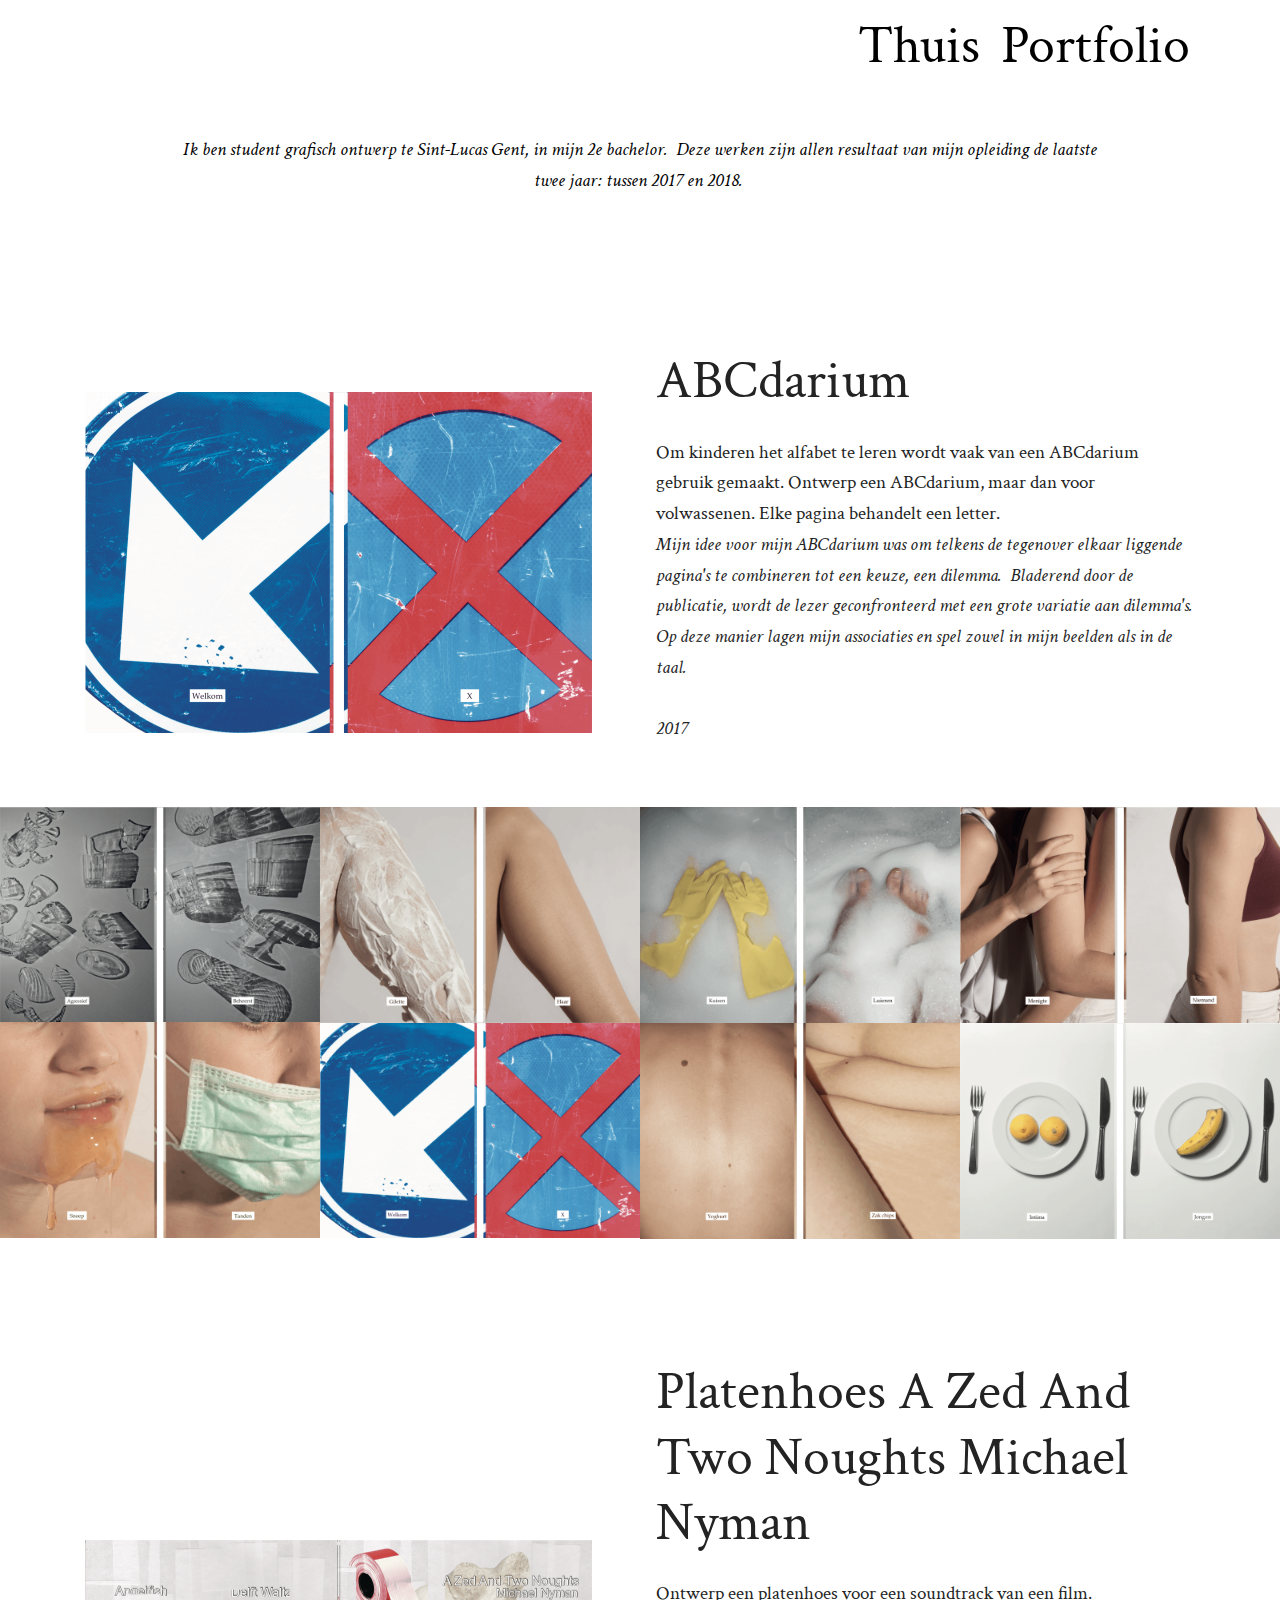
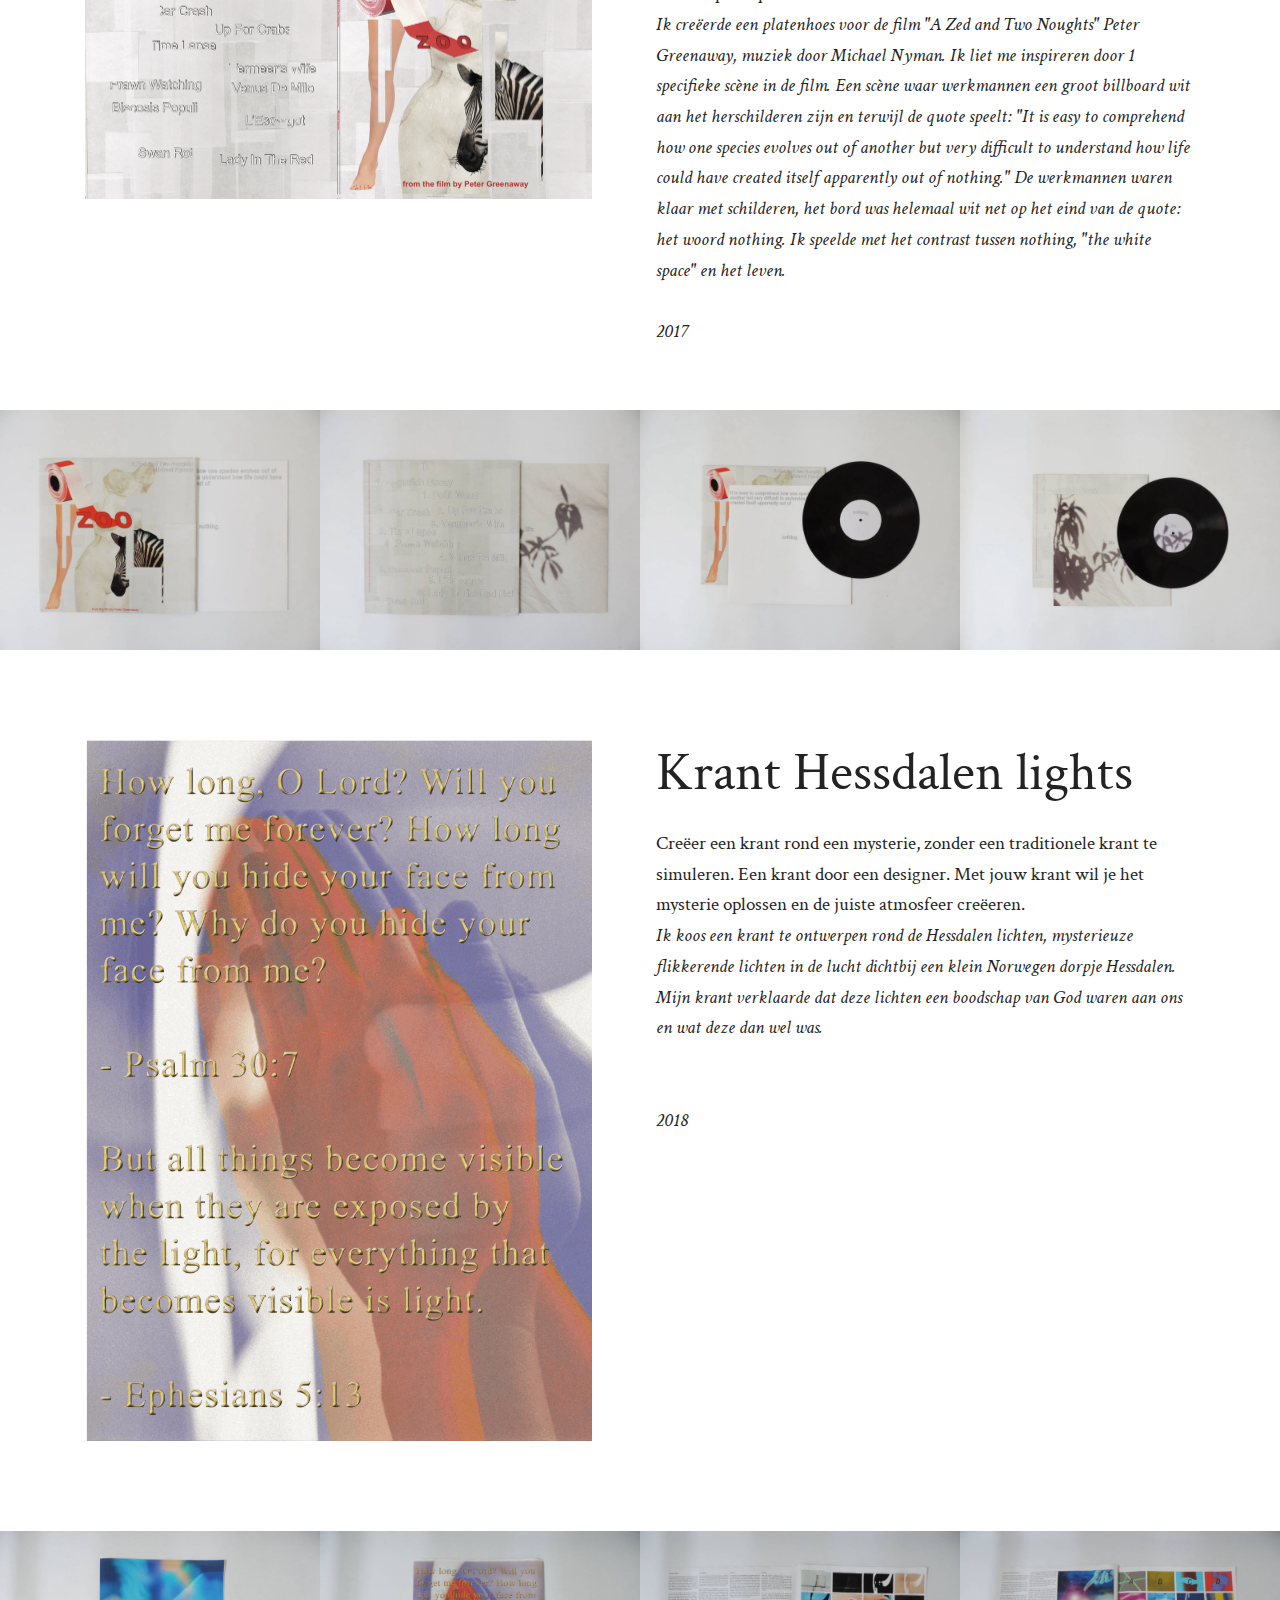
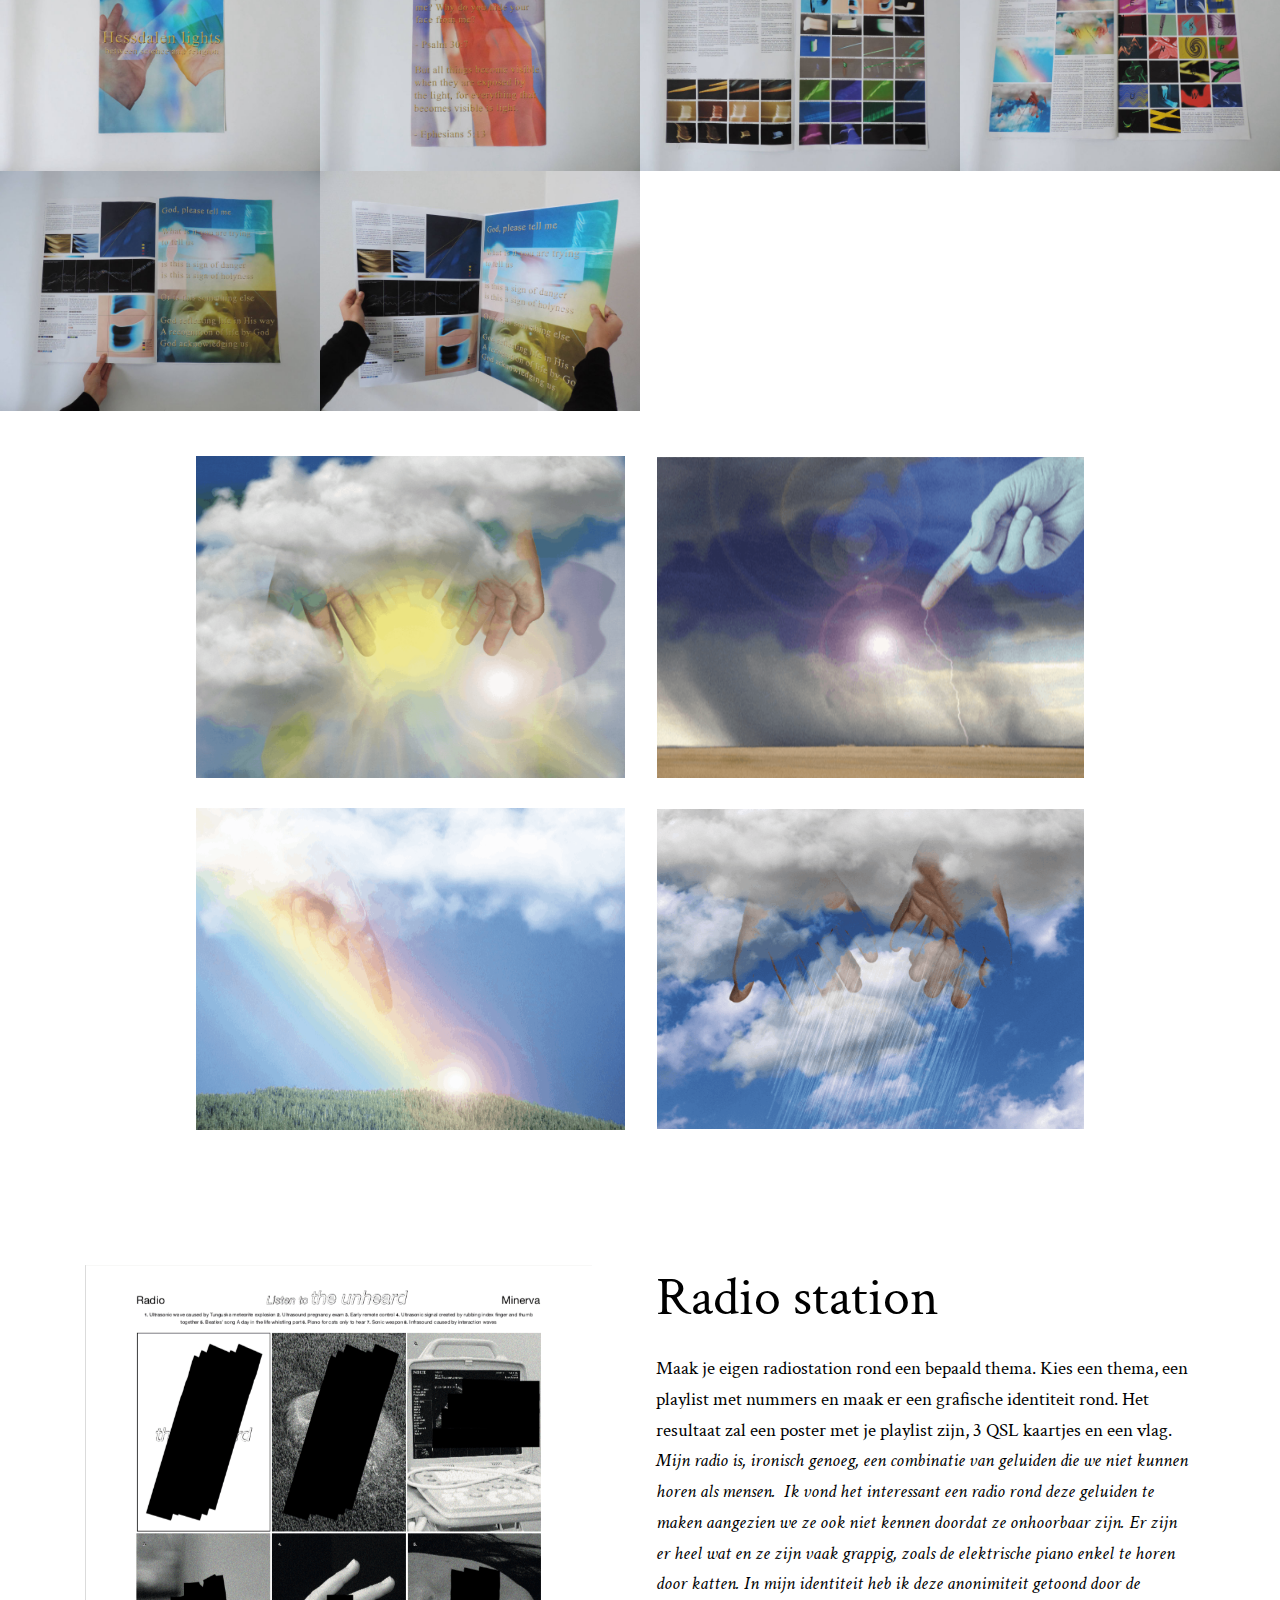
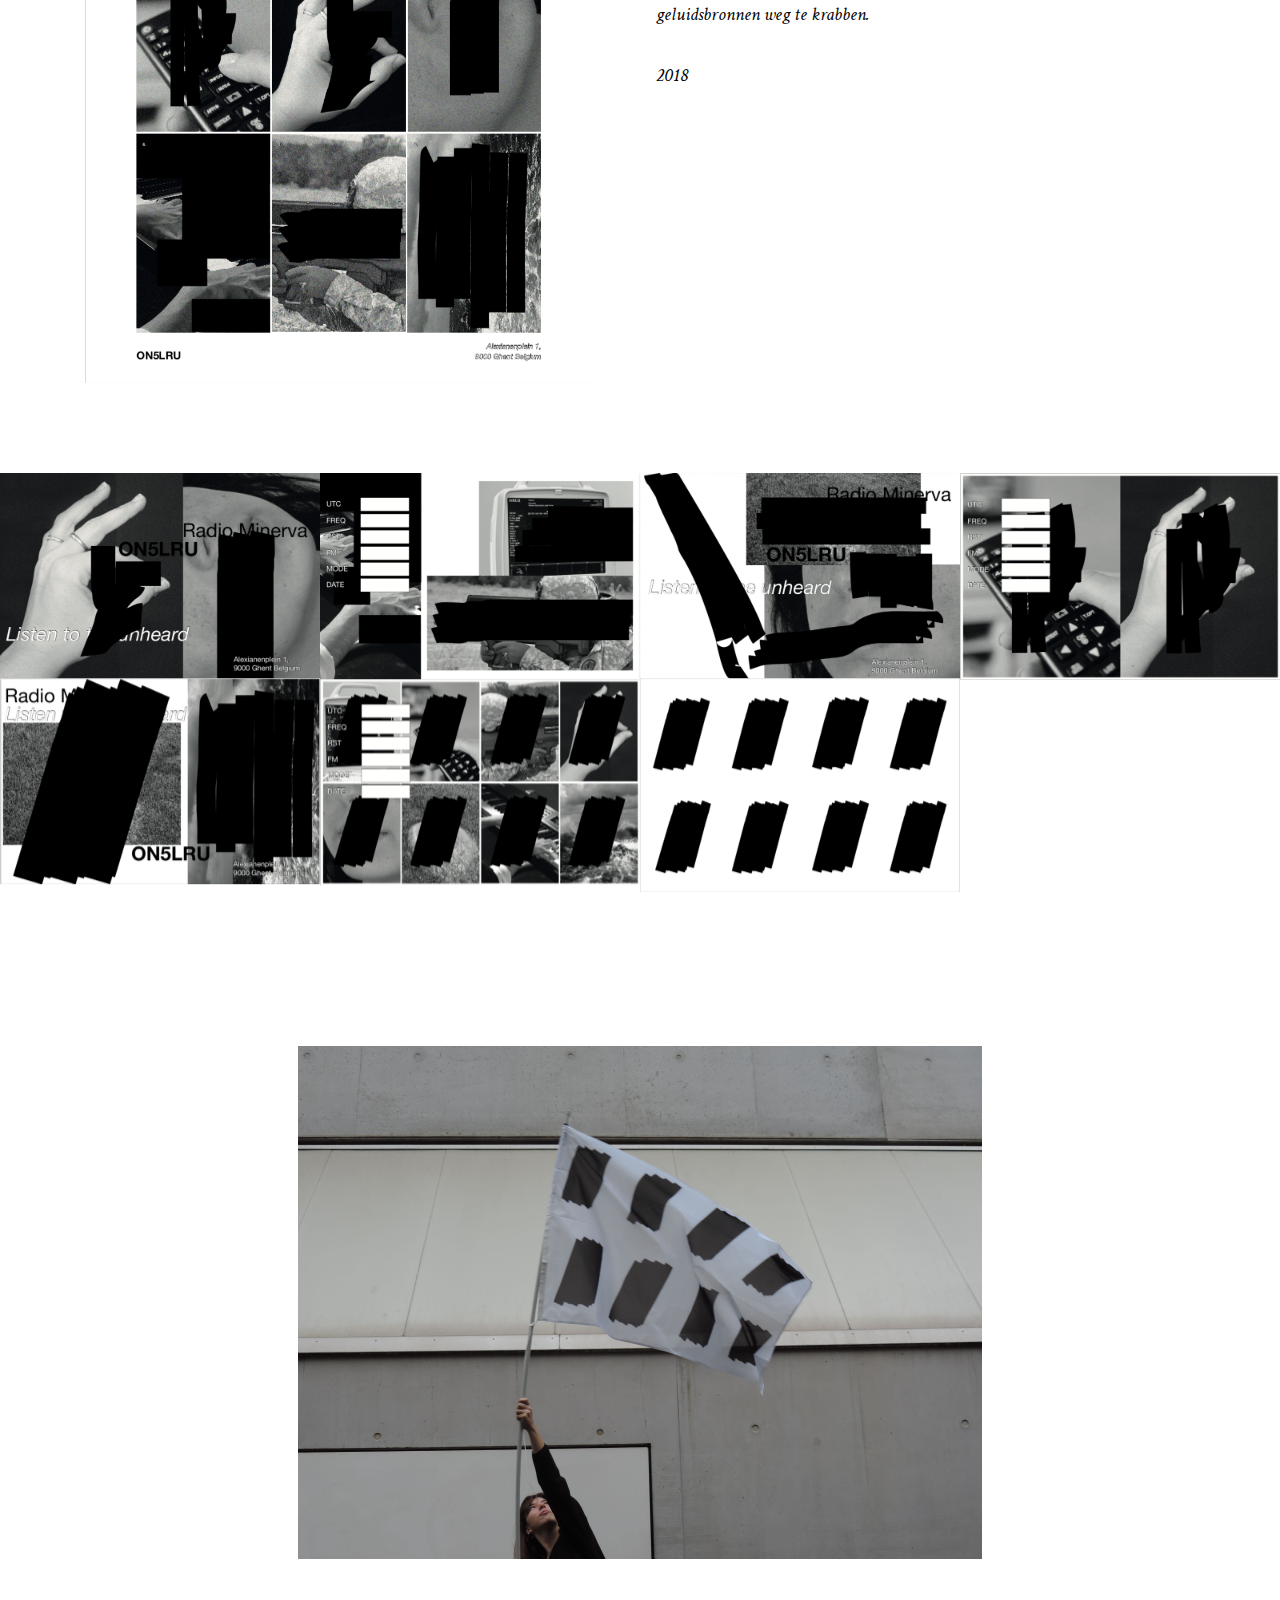
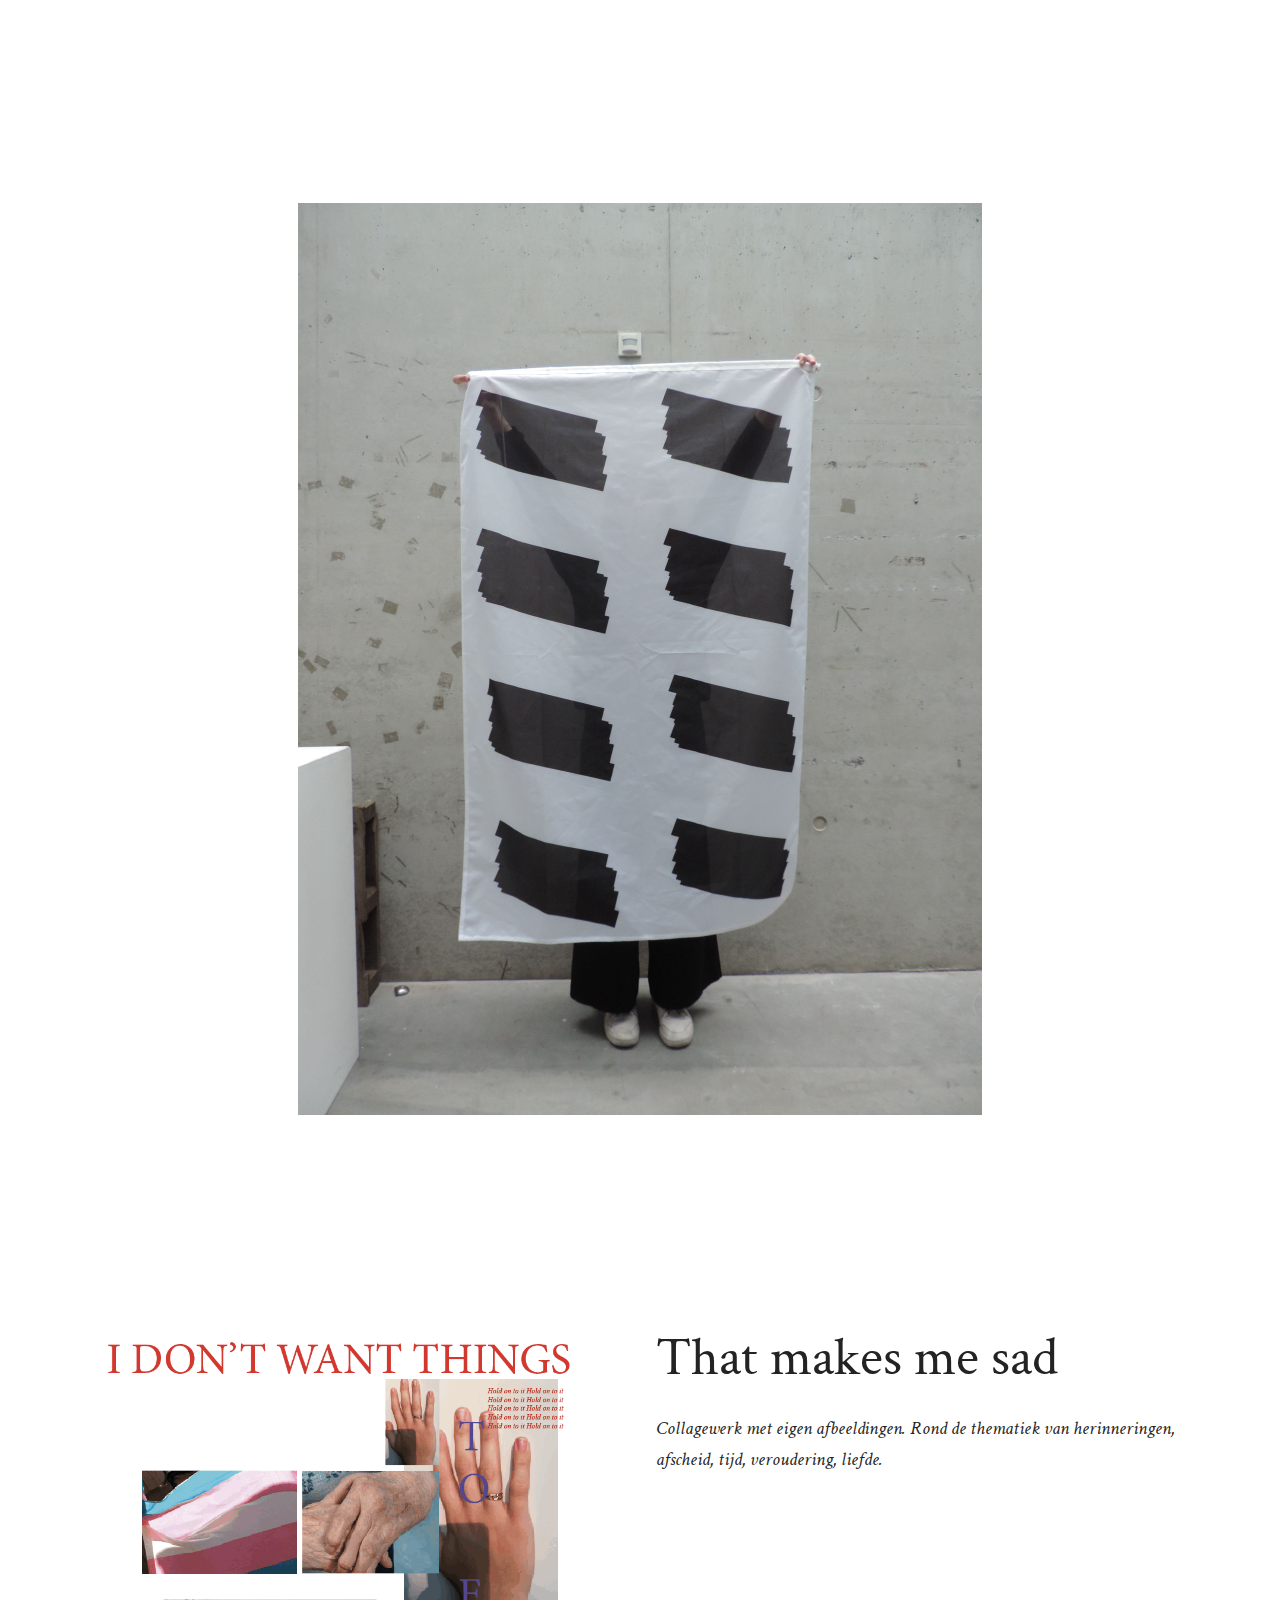
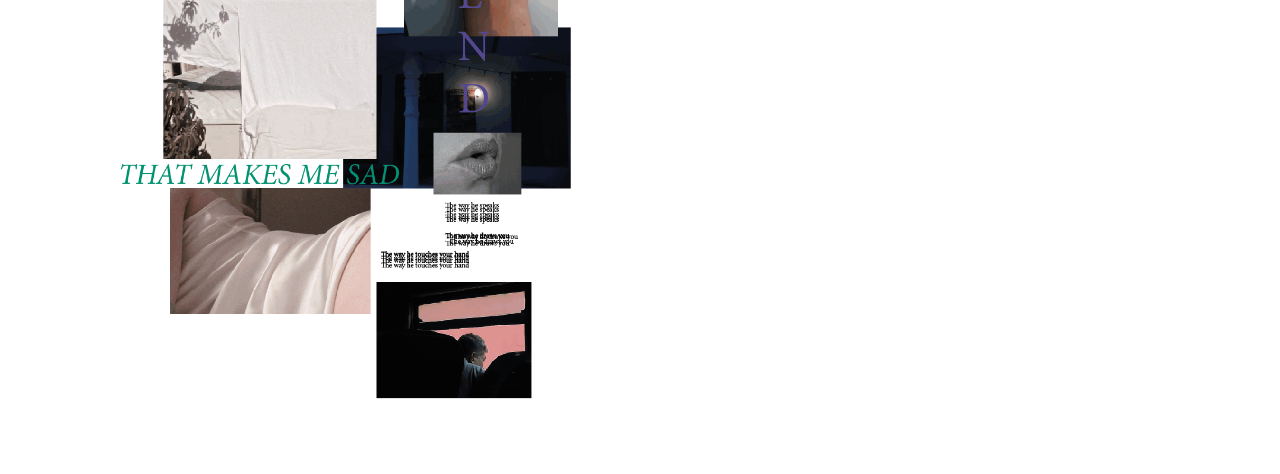
==== commit f9268133: "create github pages" ====
--- a/grafischontwerp.html
+++ b/grafischontwerp.html
@@ -54,7 +54,7 @@
     </nav>
 </section>
 
-<section class="engine"><a href="https://mobirise.info/x">css templates</a></section><section class="header1 cid-rarldhD4JV" id="header1-2d">
+<section class="engine"><a href="https://mobirise.info/f">easy site builder</a></section><section class="header1 cid-rarldhD4JV" id="header1-2d">
 
     
 
